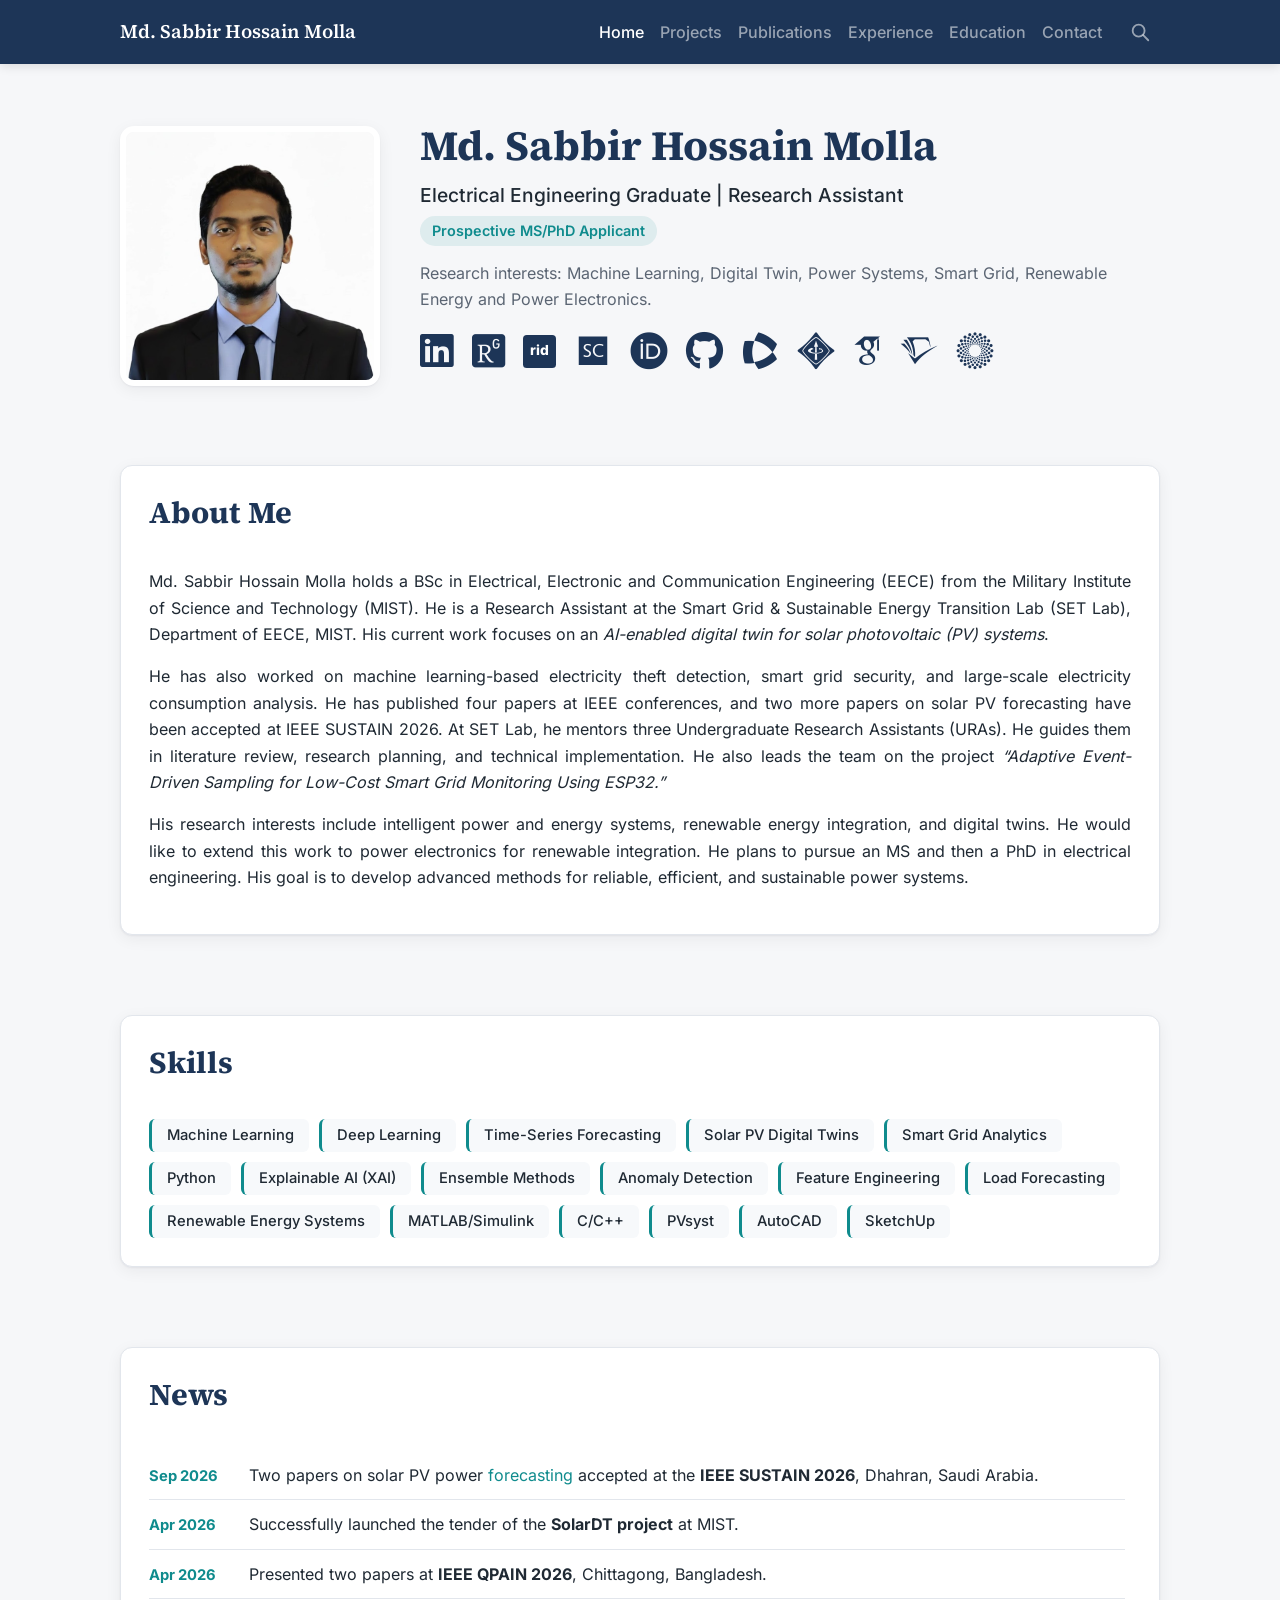
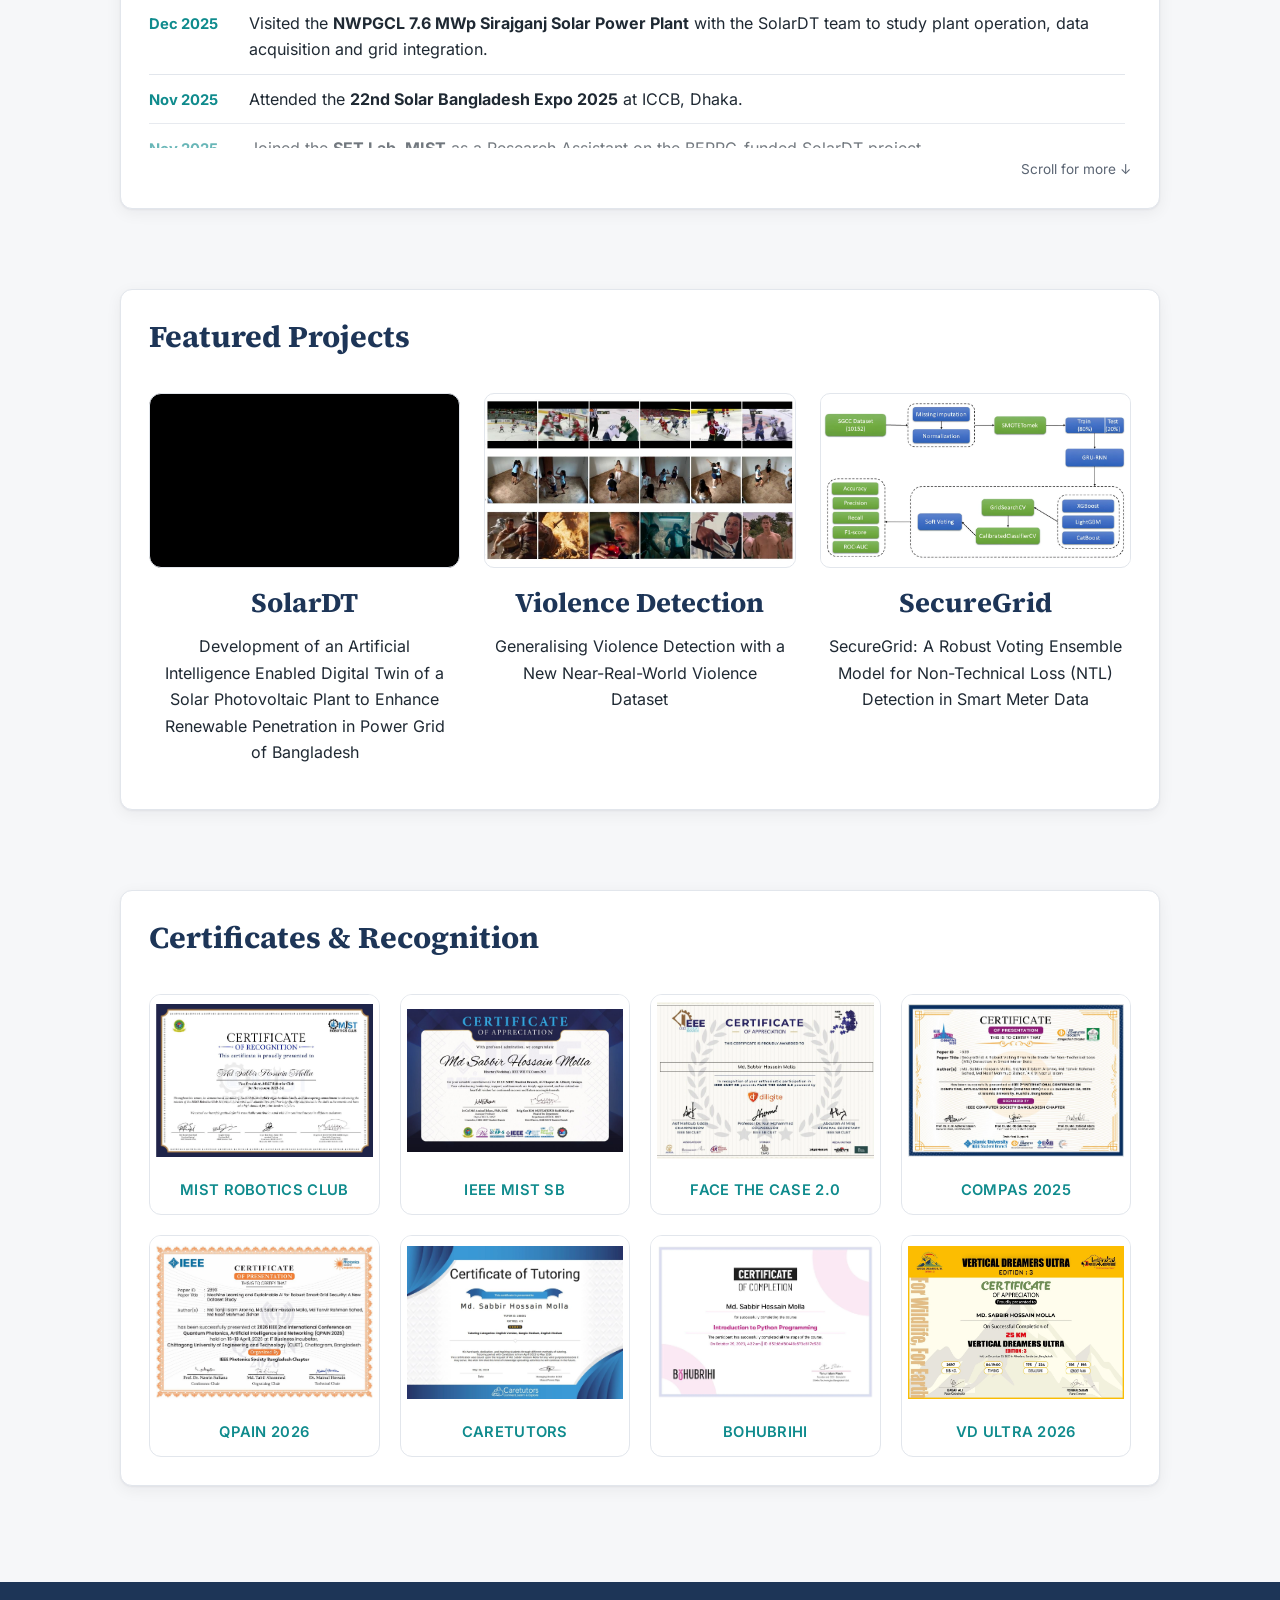
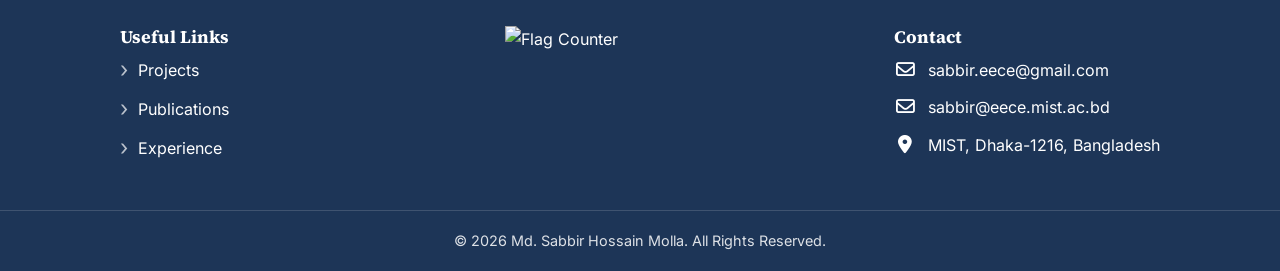
==== index.html @ 5bd6a70d "Add files via upload" ====
<!DOCTYPE html>
<!-- ======================================================================
     index.html  —  HOME PAGE  (this is the first page people see)
     Tip: search (Ctrl+F) for the word "EDIT" to find the parts you will
     most likely want to change.
     ====================================================================== -->
<html lang="en">
<head>
  <meta charset="UTF-8">
  <!-- Google Analytics (visitor statistics). Measurement ID: G-E8W0ZV9MJ1
       The Google script is fetched right after the page has finished loading,
       so it never slows the page down; visits are still counted. -->
  <script>
    window.dataLayer = window.dataLayer || [];
    function gtag(){dataLayer.push(arguments);}
    gtag('js', new Date());

    // Don't count the site owner's own visits: open any page once with ?notrack
    // at the end of the address (e.g. mshmolla.github.io/?notrack) on each of your
    // browsers/phones. To count that browser again, open a page with ?track.
    try {
      var gaParams = new URLSearchParams(window.location.search);
      if (gaParams.has('notrack')) localStorage.setItem('ga-optout', '1');
      if (gaParams.has('track')) localStorage.removeItem('ga-optout');
      if (localStorage.getItem('ga-optout') === '1') window['ga-disable-G-E8W0ZV9MJ1'] = true;
    } catch (e) {}

    gtag('config', 'G-E8W0ZV9MJ1');
    window.addEventListener('load', function () {
      setTimeout(function () {
        var ga = document.createElement('script');
        ga.async = true;
        ga.src = 'https://www.googletagmanager.com/gtag/js?id=G-E8W0ZV9MJ1';
        document.head.appendChild(ga);
      }, 0);
    });
  </script>
  <meta name="viewport" content="width=device-width, initial-scale=1.0">

  <!-- Title shown on the browser tab and in Google results -->
  <title>Md. Sabbir Hossain Molla</title>
  <!-- Browser tab icon (favicon). "?v=2" makes browsers load the new icon
       instead of an old saved one — change it to v=3 if you replace the icon. -->
  <link rel="icon" type="image/x-icon" href="/favicon.ico?v=2">
  <link rel="shortcut icon" href="/favicon.ico?v=2">
  <link rel="apple-touch-icon" href="/apple-touch-icon.png">
  <meta name="description" content="Researcher in machine and deep learning for power systems, focusing on smart grids, digital twins, and renewable energy.">
  <!-- Link preview when the page is shared (LinkedIn, WhatsApp, Facebook, email) -->
  <meta property="og:type" content="website">
  <meta property="og:site_name" content="Md. Sabbir Hossain Molla">
  <meta property="og:title" content="Md. Sabbir Hossain Molla">
  <meta property="og:description" content="Researcher in machine and deep learning for power systems, focusing on smart grids, digital twins, and renewable energy.">
  <meta property="og:url" content="https://mshmolla.github.io/">
  <meta property="og:image" content="https://mshmolla.github.io/images/profile.jpg">
  <meta name="twitter:card" content="summary">
  <meta name="twitter:title" content="Md. Sabbir Hossain Molla">
  <meta name="twitter:description" content="Researcher in machine and deep learning for power systems, focusing on smart grids, digital twins, and renewable energy.">
  <meta name="twitter:image" content="https://mshmolla.github.io/images/profile.jpg">
  <link rel="canonical" href="https://mshmolla.github.io/">

  <!-- Text fonts and icon fonts are stored on this site; loading them early avoids text jumping -->
  <link rel="preload" href="images/profile.jpg" as="image" fetchpriority="high">
  <!-- Start connecting to YouTube early so the video appears sooner -->
  <link rel="preconnect" href="https://www.youtube-nocookie.com">
  <link rel="preconnect" href="https://i.ytimg.com">
  <link rel="preload" href="/fonts/inter-latin-wght-normal.woff2" as="font" type="font/woff2" crossorigin>
  <link rel="preload" href="/fonts/source-serif-4-latin-wght-normal.woff2" as="font" type="font/woff2" crossorigin>

  <!-- Load the small icon fonts early so icons appear with the page -->
  <!-- The site's design (colours, layout) -->
  <!-- STYLES copied from css/style.css (edit those files, then ask to re-copy). Built into the page so it shows immediately. -->
  <style>:root{--color-primary: #1d3557;--color-accent: #0f8b8d;--color-bg: #f6f7f9;--color-surface: #ffffff;--color-text: #1f2933;--color-muted: #5b6573;--color-border: #e2e6ec;--color-brand: #1d3557;--color-on-primary: #ffffff;--color-tint: #e6f4f4;--color-soft: #f7f9fb;--color-input-border: #b8c0ca;color-scheme: light dark;--font-heading: "Source Serif 4","Source Serif 4 Fallback",Georgia,"Times New Roman",serif;--font-body: "Inter","Inter Fallback","Segoe UI",Roboto,Arial,sans-serif;--page-width: 1080px;--radius: 12px;--shadow: 0 1px 2px rgba(16,24,40,.05),0 4px 16px rgba(16,24,40,.06)}@font-face{font-family: "Inter";font-style: normal;font-weight: 100 900;font-display: swap;src: url(/fonts/inter-latin-wght-normal.woff2) format("woff2-variations"),url(/fonts/inter-latin-wght-normal.woff2) format("woff2");unicode-range: U+0000-00FF,U+0131,U+0152-0153,U+02BB-02BC,U+02C6,U+02DA,U+02DC,U+0304,U+0308,U+0329,U+2000-206F,U+20AC,U+2122,U+2191,U+2193,U+2212,U+2215,U+FEFF,U+FFFD}@font-face{font-family: "Inter";font-style: normal;font-weight: 100 900;font-display: swap;src: url(/fonts/inter-latin-ext-wght-normal.woff2) format("woff2-variations"),url(/fonts/inter-latin-ext-wght-normal.woff2) format("woff2");unicode-range: U+0100-02BA,U+02BD-02C5,U+02C7-02CC,U+02CE-02D7,U+02DD-02FF,U+0304,U+0308,U+0329,U+1D00-1DBF,U+1E00-1E9F,U+1EF2-1EFF,U+2020,U+20A0-20AB,U+20AD-20C0,U+2113,U+2C60-2C7F,U+A720-A7FF}@font-face{font-family: "Source Serif 4";font-style: normal;font-weight: 200 900;font-display: swap;src: url(/fonts/source-serif-4-latin-wght-normal.woff2) format("woff2-variations"),url(/fonts/source-serif-4-latin-wght-normal.woff2) format("woff2");unicode-range: U+0000-00FF,U+0131,U+0152-0153,U+02BB-02BC,U+02C6,U+02DA,U+02DC,U+0304,U+0308,U+0329,U+2000-206F,U+20AC,U+2122,U+2191,U+2193,U+2212,U+2215,U+FEFF,U+FFFD}@font-face{font-family: "Source Serif 4";font-style: normal;font-weight: 200 900;font-display: swap;src: url(/fonts/source-serif-4-latin-ext-wght-normal.woff2) format("woff2-variations"),url(/fonts/source-serif-4-latin-ext-wght-normal.woff2) format("woff2");unicode-range: U+0100-02BA,U+02BD-02C5,U+02C7-02CC,U+02CE-02D7,U+02DD-02FF,U+0304,U+0308,U+0329,U+1D00-1DBF,U+1E00-1E9F,U+1EF2-1EFF,U+2020,U+20A0-20AB,U+20AD-20C0,U+2113,U+2C60-2C7F,U+A720-A7FF}@font-face{font-family: "Inter Fallback";font-weight: 400;src: local("Arial"),local("ArialMT"),local("Liberation Sans"),local("Helvetica");size-adjust: 107.09%;ascent-override: 90.46%;descent-override: 22.52%;line-gap-override: 0%}@font-face{font-family: "Inter Fallback";font-weight: 700;src: local("Arial Bold"),local("Arial-BoldMT"),local("Liberation Sans Bold"),local("Helvetica Bold");size-adjust: 107.09%;ascent-override: 90.46%;descent-override: 22.52%;line-gap-override: 0%}@font-face{font-family: "Source Serif 4 Fallback";font-weight: 400;src: local("Times New Roman"),local("Liberation Serif"),local("Times");size-adjust: 113.26%;ascent-override: 91.47%;descent-override: 29.58%;line-gap-override: 0%}@font-face{font-family: "Source Serif 4 Fallback";font-weight: 700;src: local("Times New Roman Bold"),local("TimesNewRomanPS-BoldMT"),local("Liberation Serif Bold"),local("Times Bold");size-adjust: 113.26%;ascent-override: 91.47%;descent-override: 29.58%;line-gap-override: 0%}*,*::before,*::after{box-sizing: border-box}html{scroll-behavior: smooth}body{margin: 0;font-family: var(--font-body);font-size: 16px;line-height: 1.65;color: var(--color-text);background: var(--color-bg)}img{max-width: 100%;height: auto;display: block}a{color: var(--color-accent);text-decoration: none}a:hover{text-decoration: underline}h1,h2,h3{font-family: var(--font-heading);color: var(--color-primary);line-height: 1.25;margin: 0 0 .5em}h1{font-size: clamp(2rem,4vw,2.6rem)}h2{font-size: clamp(1.5rem,3vw,1.9rem)}h3{font-size: 1.25rem}p{margin: 0 0 1em}.container{width: 100%;max-width: var(--page-width);margin: 0 auto;padding: 0 20px}.section{padding: 48px 0 8px}.section-title{position: relative;padding-bottom: .4em;margin-bottom: 1.2em}.section-title::after{content: "";position: absolute;left: 0;bottom: 0;width: 56px;height: 3px;border-radius: 2px;background: var(--color-accent)}.site-header{position: sticky;top: 0;z-index: 100;background: var(--color-brand);box-shadow: 0 2px 10px rgba(0,0,0,.12)}.site-header .container{display: flex;align-items: center;justify-content: space-between;min-height: 64px}.site-name{font-family: var(--font-heading);font-size: 1.2rem;font-weight: 600;color: #fff}.site-name:hover{text-decoration: none;opacity: .9}.nav-links{display: flex;gap: 4px;list-style: none;margin: 0;padding: 0}.nav-links a{display: block;padding: 8px 14px;color: rgba(255,255,255,.55);font-weight: 500;transition: color .15s}.nav-links a:hover{color: rgba(255,255,255,.85);text-decoration: none}.nav-links a.active{color: #fff}@media (min-width: 1021px){.nav-links a{padding: 8px 6px}}.menu-toggle{display: none;background: none;border: 0;color: #fff;font-size: 1.6rem;line-height: 1;padding: 6px 10px;cursor: pointer}.btn{display: inline-flex;align-items: center;gap: 6px;padding: 9px 18px;border-radius: 999px;font-weight: 600;font-size: .95rem;border: 2px solid var(--color-primary);background: var(--color-primary);color: var(--color-on-primary);transition: background .15s,color .15s}.btn:hover{background: transparent;color: var(--color-primary);text-decoration: none}.btn-outline{background: transparent;color: var(--color-primary)}.btn-outline:hover{background: var(--color-primary);color: var(--color-on-primary)}.card{background: var(--color-surface);border: 1px solid var(--color-border);border-radius: var(--radius);box-shadow: var(--shadow);padding: 28px;margin-bottom: 24px}.grid-3{display: grid;gap: 24px;grid-template-columns: repeat(auto-fill,minmax(min(280px,100%),1fr))}.grid-4{display: grid;gap: 20px;grid-template-columns: repeat(auto-fill,minmax(220px,1fr))}.hero{display: grid;grid-template-columns: 260px 1fr;gap: 40px;align-items: center;padding: 56px 0 24px}.hero-photo{width: 260px;aspect-ratio: 1 / 1;object-fit: cover;border-radius: 14px;border: 6px solid var(--color-surface);box-shadow: var(--shadow);background: var(--color-border)}.hero h1{margin-bottom: .2em}.hero-title{font-size: 1.2rem;font-weight: 500;margin-bottom: .2em}.hero-status{display: inline-block;padding: 3px 12px;border-radius: 999px;background: rgba(15,139,141,.1);color: var(--color-accent);font-weight: 600;font-size: .9rem;margin-bottom: 1em}.hero-interests{color: var(--color-muted)}.hero .social-icons{margin: 1.2em 0 1.4em}.hero .hero-icons{gap: 18px;align-items: center}.hero .hero-icons a{width: auto;height: auto;background: none;border-radius: 0;color: var(--color-primary);font-size: 2.4rem}.hero .hero-icons a:hover{background: none;color: var(--color-accent)}.hero .hero-icons .rid-icon{display: inline-flex;align-items: center;justify-content: center;width: .86em;height: .86em;border-radius: .1em;background: currentColor;font-size: 1em}.hero .hero-icons .rid-icon span{color: var(--color-surface);font-weight: 800;font-size: .36em;line-height: 1;font-family: var(--font-body);letter-spacing: .01em;padding-bottom: .08em}.project-card{display: flex;flex-direction: column;text-align: center}.project-media{width: 100%;aspect-ratio: 16 / 9;border-radius: 10px;margin-bottom: 0 !important;box-shadow: var(--shadow)}.project-card .project-img{object-fit: contain;background: #fff}.project-card .project-body{padding: 18px 8px 0}.project-card h3{font-size: 1.7rem;margin-bottom: .5em}.project-card h3 a{color: var(--color-primary)}.project-card p{text-align: center !important;color: var(--color-text)}.project-card p a{color: inherit}.video-wrapper{position: relative;aspect-ratio: 16 / 9;border-radius: var(--radius);overflow: hidden;box-shadow: var(--shadow);margin-bottom: 28px;background: #000}.video-wrapper iframe{position: absolute;inset: 0;width: 100%;height: 100%;border: 0}.award-card{background: var(--color-surface);border: 1px solid var(--color-border);border-radius: var(--radius);box-shadow: var(--shadow);overflow: hidden;text-align: center}.award-card .award-img{width: 100%;aspect-ratio: 4 / 3;object-fit: contain;padding: 6px;background: #fff;transition: transform .2s}.award-card a:hover .award-img{transform: scale(1.03)}.award-card .award-name{display: block;padding: 12px;font-weight: 600;font-size: .92rem;letter-spacing: .02em}.page-header{padding: 56px 0 8px}.item-title{font-size: 1.3rem}.item-title a{color: var(--color-primary)}.item-title a:hover{color: var(--color-accent)}.meta{display: flex;flex-wrap: wrap;gap: 6px 22px;color: var(--color-muted);margin-bottom: 1em}.meta strong{color: var(--color-text)}.banner-img{width: 100%;border-radius: var(--radius);margin: 8px 0 24px;background: var(--color-border)}.entry{display: grid;grid-template-columns: 96px 1fr;gap: 24px;align-items: center}.entry-logo{width: 96px;height: 96px;object-fit: contain;border-radius: 10px;background: #fff;border: 1px solid var(--color-border);padding: 6px}.entry-role{font-weight: 700;color: var(--color-accent);margin-bottom: .15em}.entry h3{margin-bottom: .2em}.entry h3 a{color: var(--color-primary)}.entry h3 a:hover{color: var(--color-accent)}.entry-date{color: var(--color-muted);font-size: .95rem}.site-footer{margin-top: 64px;background: var(--color-brand);color: rgba(255,255,255,.85);padding: 44px 0 0}.site-footer h3{color: #fff;font-size: 1.1rem}.site-footer a{color: #fff}.footer-grid{display: grid;gap: 32px;grid-template-columns: repeat(3,1fr)}.social-icons{display: flex;flex-wrap: wrap;gap: 12px;list-style: none;margin: 0;padding: 0}.social-icons a{display: flex;align-items: center;justify-content: center;color: #fff;font-size: 2.6rem;line-height: 1;transition: color .15s,transform .15s}.social-icons a:hover{color: var(--color-accent);transform: translateY(-2px);text-decoration: none}.footer-gap{margin-top: 1.6em}.footer-counter{display: flex;justify-content: center;align-items: flex-start}.footer-counter img{display: inline-block;max-width: 100%}@media (min-width: 761px){.footer-grid{display: flex;justify-content: space-between;align-items: flex-start}}.footer-links{list-style: none;margin: 0;padding: 0}.footer-links li{margin-bottom: .7em}.footer-links a{display: inline-flex;align-items: center;gap: 10px}.footer-links a::before{content: "\203A";font-size: 1.35em;line-height: 1;color: rgba(255,255,255,.7)}.footer-links a:hover::before{color: #fff}.contact-list{list-style: none;margin: 0;padding: 0}.contact-list li{display: flex;align-items: center;gap: 12px;margin-bottom: .7em}.contact-list li i{width: 1.2em;font-size: 1.15rem;text-align: center;color: #fff}.copyright{margin-top: 36px;padding: 18px 0;border-top: 1px solid rgba(255,255,255,.15);text-align: center;font-size: .9rem}@media (max-width: 760px){.menu-toggle{display: block}.nav-links{display: none;position: absolute;top: 64px;left: 0;right: 0;flex-direction: column;background: var(--color-brand);padding: 8px 12px 14px;box-shadow: 0 8px 16px rgba(0,0,0,.15)}.nav-links.open{display: flex}.hero{grid-template-columns: 1fr;text-align: center;gap: 20px;padding-top: 36px}.hero-photo{width: 190px;margin: 0 auto}.hero .social-icons{justify-content: center}.card{padding: 20px}.entry{grid-template-columns: 64px 1fr;gap: 16px}.entry-logo{width: 64px;height: 64px}.footer-grid{grid-template-columns: 1fr}.grid-4{grid-template-columns: repeat(2,1fr);gap: 12px}.award-card .award-name{font-size: .8rem;padding: 10px 6px}}.img-missing{display: flex;align-items: center;justify-content: center;text-align: center;padding: 10px;background: repeating-linear-gradient(45deg,#eef1f5,#eef1f5 10px,#e6eaf0 10px,#e6eaf0 20px);color: var(--color-muted);font-size: .8rem;font-family: monospace;word-break: break-all}.img-missing.banner-img{height: 220px}.img-missing.entry-logo{font-size: .6rem}.card>p{text-align: justify;hyphens: auto}.card[id]{scroll-margin-top: 90px}.card:target{animation: target-flash 2s ease-out}@keyframes target-flash{0%{box-shadow: 0 0 0 4px var(--color-accent)}100%{box-shadow: var(--shadow)}}.page-header + .section{padding-top: 12px}.page-header{text-align: center;padding-bottom: 0}.page-header h1{padding-bottom: .45em;border-bottom: 1px solid var(--color-border)}.filter-bar{margin: 24px 0 8px}.filter-bar label{display: block;margin-bottom: 8px;color: var(--color-text)}.filter-bar select{width: 100%;padding: 12px 14px;font: inherit;color: var(--color-text);background: var(--color-surface);border: 1px solid var(--color-border);border-radius: 8px;cursor: pointer}.filter-bar select:focus{outline: 2px solid var(--color-accent);outline-offset: 1px}[hidden]{display: none !important}.section-title{padding-bottom: 0}.section-title::after{display: none}@media (min-width: 761px) and (max-width: 1020px){.menu-toggle{display: block}.nav-links{display: none;position: absolute;top: 100%;left: 0;right: 0;flex-direction: column;background: var(--color-brand);padding: 8px 12px 14px;box-shadow: 0 8px 16px rgba(0,0,0,.15)}.nav-links.open{display: flex}}.authors{margin: 0 0 .35em;color: var(--color-text)}.venue{margin: 0 0 .7em;color: var(--color-muted)}.venue strong{color: var(--color-text)}.news-scroll{position: relative;max-height: 460px;overflow-y: auto;padding-right: 6px;scrollbar-width: thin;scrollbar-color: var(--color-accent) transparent;-webkit-mask-image: linear-gradient(to bottom,#000 calc(100% - 44px),rgba(0,0,0,.6));mask-image: linear-gradient(to bottom,#000 calc(100% - 44px),rgba(0,0,0,.6))}.news-scroll.at-end{-webkit-mask-image: none;mask-image: none}.news-scroll::-webkit-scrollbar{width: 6px}.news-scroll::-webkit-scrollbar-thumb{background: var(--color-accent);border-radius: 3px}.news-scroll:focus-visible{outline: 2px solid var(--color-accent);outline-offset: 4px}.news-list{list-style: none;margin: 0;padding: 0}.news-list li{display: flex;gap: 18px;padding: 11px 0;border-bottom: 1px solid var(--color-border);align-items: baseline}.news-list li:last-child{border-bottom: 0}.news-date{flex: 0 0 82px;font-weight: 700;color: var(--color-accent);font-size: .92rem;white-space: nowrap}.news-text{flex: 1}.card>p.news-hint{margin: 10px 0 0;text-align: right;font-size: .85rem;color: var(--color-muted);text-align: right}.news-hint.hidden{visibility: hidden}@media (max-width: 760px){.news-list li{flex-direction: column;gap: 2px}.news-date{flex-basis: auto}}.card .grid-3 .project-media{box-shadow: none;border: 1px solid var(--color-border)}.card .award-card{box-shadow: none}.card>p.authors,.card>p.venue{text-align: left;hyphens: manual}.entry h2.entry-name{font-size: 1.25rem;margin-bottom: .2em}.entry h2.entry-name a{color: var(--color-primary)}.entry h2.entry-name a:hover{color: var(--color-accent)}@media (prefers-color-scheme: dark){:root{--color-primary: #a9c7ee;--color-accent: #45c4c6;--color-bg: #0e1520;--color-surface: #162131;--color-text: #dde3ea;--color-muted: #9ba6b4;--color-border: #283547;--color-on-primary: #0e1520;--color-tint: rgba(69,196,198,.16);--color-soft: #1c2939;--color-input-border: #3b4a5c;--color-primary-hover: #c4d9f4;--color-warn-bg: rgba(183,129,38,.18);--color-mark: rgba(255,214,10,.30);--shadow: 0 1px 2px rgba(0,0,0,.45),0 4px 16px rgba(0,0,0,.35)}.entry-logo,.award-card .award-img{border-color: var(--color-border)}}html{scroll-behavior: smooth}picture{display: contents}picture>source{display: none}img.is-loading{opacity: 0}img.fade-in{transition: opacity .45s ease}@media (prefers-reduced-motion: reduce){html{scroll-behavior: auto}*,*::before,*::after{animation-duration: .01ms !important;animation-iteration-count: 1 !important;transition-duration: .01ms !important}img.is-loading{opacity: 1}}@media print{:root{--color-primary: #1d3557;--color-accent: #0f8b8d;--color-bg: #fff;--color-surface: #fff;--color-text: #000;--color-muted: #444;--color-border: #ccc}body{background: #fff;font-size: 11pt}.site-header,.site-footer,.menu-toggle,.site-search-trigger,.filter-bar,.pub-actions,.news-hint,.video-wrapper,.footer-counter,.btn,.contact-form,.contact-map{display: none !important}.card{box-shadow: none !important;border: 1px solid #ccc;break-inside: avoid;padding: 14px 18px;margin-bottom: 12px}.news-scroll{max-height: none !important;overflow: visible !important;-webkit-mask-image: none !important;mask-image: none !important}.pub-panel[hidden]{display: none !important}a{color: inherit;text-decoration: none}img{break-inside: avoid}img.is-loading{opacity: 1 !important}.container{max-width: none;padding: 0}}.skill-cloud{list-style: none;padding: 0;margin: 0;display: flex;flex-wrap: wrap;gap: 10px}.skill-cloud li{padding: 7px 15px;background: var(--color-soft);border-left: 3px solid var(--color-accent);border-radius: 6px;color: var(--color-text);font-size: .92rem;font-weight: 500;line-height: 1.3}@media (max-width: 600px){.skill-cloud{gap: 7px}.skill-cloud li{font-size: .8rem;padding: 5px 11px}}@font-face{font-family:"Font Awesome 6 Brands";font-style:normal;font-weight:400;font-display:block;src:url([data-uri]) format("woff2")}@font-face{font-family:"Font Awesome 6 Free";font-style:normal;font-weight:400;font-display:block;src:url([data-uri]) format("woff2")}@font-face{font-family:"Font Awesome 6 Free";font-style:normal;font-weight:900;font-display:block;src:url([data-uri]) format("woff2")}@font-face{font-family:"Academicons";font-style:normal;font-weight:400;font-display:block;src:url([data-uri]) format("woff2")}.fa{font-family:var(--fa-style-family,"Font Awesome 6 Free");font-weight:var(--fa-style,900)}.fa,.fa-brands,.fa-classic,.fa-regular,.fa-sharp,.fa-solid,.fab,.far,.fas{-moz-osx-font-smoothing:grayscale;-webkit-font-smoothing:antialiased;display:var(--fa-display,inline-block);font-style:normal;font-variant:normal;line-height:1;text-rendering:auto}.fa-classic,.fa-regular,.fa-solid,.far,.fas{font-family:"Font Awesome 6 Free"}.fa-brands,.fab{font-family:"Font Awesome 6 Brands"}.fa-1x{font-size:1em}.fa-2x{font-size:2em}.fa-3x{font-size:3em}.fa-4x{font-size:4em}.fa-5x{font-size:5em}.fa-6x{font-size:6em}.fa-7x{font-size:7em}.fa-8x{font-size:8em}.fa-9x{font-size:9em}.fa-10x{font-size:10em}.fa-2xs{font-size:.625em;line-height:.1em;vertical-align:.225em}.fa-xs{font-size:.75em;line-height:.08333em;vertical-align:.125em}.fa-sm{font-size:.875em;line-height:.07143em;vertical-align:.05357em}.fa-lg{font-size:1.25em;line-height:.05em;vertical-align:-.075em}.fa-xl{font-size:1.5em;line-height:.04167em;vertical-align:-.125em}.fa-2xl{font-size:2em;line-height:.03125em;vertical-align:-.1875em}.fa-fw{text-align:center;width:1.25em}.fa-ul{list-style-type:none;margin-left:var(--fa-li-margin,2.5em);padding-left:0}.fa-ul>li{position:relative}.fa-li{left:calc(var(--fa-li-width,2em)*-1);position:absolute;text-align:center;width:var(--fa-li-width,2em);line-height:inherit}.fa-border{border-radius:var(--fa-border-radius,.1em);border:var(--fa-border-width,.08em) var(--fa-border-style,solid) var(--fa-border-color,#eee);padding:var(--fa-border-padding,.2em .25em .15em)}.fa-pull-left{float:left;margin-right:var(--fa-pull-margin,.3em)}.fa-pull-right{float:right;margin-left:var(--fa-pull-margin,.3em)}.fa-beat{-webkit-animation-name:fa-beat;animation-name:fa-beat;-webkit-animation-delay:var(--fa-animation-delay,0s);animation-delay:var(--fa-animation-delay,0s);-webkit-animation-direction:var(--fa-animation-direction,normal);animation-direction:var(--fa-animation-direction,normal);-webkit-animation-duration:var(--fa-animation-duration,1s);animation-duration:var(--fa-animation-duration,1s);-webkit-animation-iteration-count:var(--fa-animation-iteration-count,infinite);animation-iteration-count:var(--fa-animation-iteration-count,infinite);-webkit-animation-timing-function:var(--fa-animation-timing,ease-in-out);animation-timing-function:var(--fa-animation-timing,ease-in-out)}.fa-bounce{-webkit-animation-name:fa-bounce;animation-name:fa-bounce;-webkit-animation-delay:var(--fa-animation-delay,0s);animation-delay:var(--fa-animation-delay,0s);-webkit-animation-direction:var(--fa-animation-direction,normal);animation-direction:var(--fa-animation-direction,normal);-webkit-animation-duration:var(--fa-animation-duration,1s);animation-duration:var(--fa-animation-duration,1s);-webkit-animation-iteration-count:var(--fa-animation-iteration-count,infinite);animation-iteration-count:var(--fa-animation-iteration-count,infinite);-webkit-animation-timing-function:var(--fa-animation-timing,cubic-bezier(.28,.84,.42,1));animation-timing-function:var(--fa-animation-timing,cubic-bezier(.28,.84,.42,1))}.fa-fade{-webkit-animation-name:fa-fade;animation-name:fa-fade;-webkit-animation-iteration-count:var(--fa-animation-iteration-count,infinite);animation-iteration-count:var(--fa-animation-iteration-count,infinite);-webkit-animation-timing-function:var(--fa-animation-timing,cubic-bezier(.4,0,.6,1));animation-timing-function:var(--fa-animation-timing,cubic-bezier(.4,0,.6,1))}.fa-beat-fade,.fa-fade{-webkit-animation-delay:var(--fa-animation-delay,0s);animation-delay:var(--fa-animation-delay,0s);-webkit-animation-direction:var(--fa-animation-direction,normal);animation-direction:var(--fa-animation-direction,normal);-webkit-animation-duration:var(--fa-animation-duration,1s);animation-duration:var(--fa-animation-duration,1s)}.fa-beat-fade{-webkit-animation-name:fa-beat-fade;animation-name:fa-beat-fade;-webkit-animation-iteration-count:var(--fa-animation-iteration-count,infinite);animation-iteration-count:var(--fa-animation-iteration-count,infinite);-webkit-animation-timing-function:var(--fa-animation-timing,cubic-bezier(.4,0,.6,1));animation-timing-function:var(--fa-animation-timing,cubic-bezier(.4,0,.6,1))}.fa-flip{-webkit-animation-name:fa-flip;animation-name:fa-flip;-webkit-animation-delay:var(--fa-animation-delay,0s);animation-delay:var(--fa-animation-delay,0s);-webkit-animation-direction:var(--fa-animation-direction,normal);animation-direction:var(--fa-animation-direction,normal);-webkit-animation-duration:var(--fa-animation-duration,1s);animation-duration:var(--fa-animation-duration,1s);-webkit-animation-iteration-count:var(--fa-animation-iteration-count,infinite);animation-iteration-count:var(--fa-animation-iteration-count,infinite);-webkit-animation-timing-function:var(--fa-animation-timing,ease-in-out);animation-timing-function:var(--fa-animation-timing,ease-in-out)}.fa-shake{-webkit-animation-name:fa-shake;animation-name:fa-shake;-webkit-animation-duration:var(--fa-animation-duration,1s);animation-duration:var(--fa-animation-duration,1s);-webkit-animation-iteration-count:var(--fa-animation-iteration-count,infinite);animation-iteration-count:var(--fa-animation-iteration-count,infinite);-webkit-animation-timing-function:var(--fa-animation-timing,linear);animation-timing-function:var(--fa-animation-timing,linear)}.fa-shake,.fa-spin{-webkit-animation-delay:var(--fa-animation-delay,0s);animation-delay:var(--fa-animation-delay,0s);-webkit-animation-direction:var(--fa-animation-direction,normal);animation-direction:var(--fa-animation-direction,normal)}.fa-spin{-webkit-animation-name:fa-spin;animation-name:fa-spin;-webkit-animation-duration:var(--fa-animation-duration,2s);animation-duration:var(--fa-animation-duration,2s);-webkit-animation-iteration-count:var(--fa-animation-iteration-count,infinite);animation-iteration-count:var(--fa-animation-iteration-count,infinite);-webkit-animation-timing-function:var(--fa-animation-timing,linear);animation-timing-function:var(--fa-animation-timing,linear)}.fa-spin-reverse{--fa-animation-direction:reverse}.fa-pulse,.fa-spin-pulse{-webkit-animation-name:fa-spin;animation-name:fa-spin;-webkit-animation-direction:var(--fa-animation-direction,normal);animation-direction:var(--fa-animation-direction,normal);-webkit-animation-duration:var(--fa-animation-duration,1s);animation-duration:var(--fa-animation-duration,1s);-webkit-animation-iteration-count:var(--fa-animation-iteration-count,infinite);animation-iteration-count:var(--fa-animation-iteration-count,infinite);-webkit-animation-timing-function:var(--fa-animation-timing,steps(8));animation-timing-function:var(--fa-animation-timing,steps(8))}@media (prefers-reduced-motion:reduce){.fa-beat,.fa-beat-fade,.fa-bounce,.fa-fade,.fa-flip,.fa-pulse,.fa-shake,.fa-spin,.fa-spin-pulse{-webkit-animation-delay:-1ms;animation-delay:-1ms;-webkit-animation-duration:1ms;animation-duration:1ms;-webkit-animation-iteration-count:1;animation-iteration-count:1;-webkit-transition-delay:0s;transition-delay:0s;-webkit-transition-duration:0s;transition-duration:0s}}@-webkit-keyframes fa-beat{0%,90%{-webkit-transform:scale(1);transform:scale(1)}45%{-webkit-transform:scale(var(--fa-beat-scale,1.25));transform:scale(var(--fa-beat-scale,1.25))}}@keyframes fa-beat{0%,90%{-webkit-transform:scale(1);transform:scale(1)}45%{-webkit-transform:scale(var(--fa-beat-scale,1.25));transform:scale(var(--fa-beat-scale,1.25))}}@-webkit-keyframes fa-bounce{0%{-webkit-transform:scale(1) translateY(0);transform:scale(1) translateY(0)}10%{-webkit-transform:scale(var(--fa-bounce-start-scale-x,1.1),var(--fa-bounce-start-scale-y,.9)) translateY(0);transform:scale(var(--fa-bounce-start-scale-x,1.1),var(--fa-bounce-start-scale-y,.9)) translateY(0)}30%{-webkit-transform:scale(var(--fa-bounce-jump-scale-x,.9),var(--fa-bounce-jump-scale-y,1.1)) translateY(var(--fa-bounce-height,-.5em));transform:scale(var(--fa-bounce-jump-scale-x,.9),var(--fa-bounce-jump-scale-y,1.1)) translateY(var(--fa-bounce-height,-.5em))}50%{-webkit-transform:scale(var(--fa-bounce-land-scale-x,1.05),var(--fa-bounce-land-scale-y,.95)) translateY(0);transform:scale(var(--fa-bounce-land-scale-x,1.05),var(--fa-bounce-land-scale-y,.95)) translateY(0)}57%{-webkit-transform:scale(1) translateY(var(--fa-bounce-rebound,-.125em));transform:scale(1) translateY(var(--fa-bounce-rebound,-.125em))}64%{-webkit-transform:scale(1) translateY(0);transform:scale(1) translateY(0)}to{-webkit-transform:scale(1) translateY(0);transform:scale(1) translateY(0)}}@keyframes fa-bounce{0%{-webkit-transform:scale(1) translateY(0);transform:scale(1) translateY(0)}10%{-webkit-transform:scale(var(--fa-bounce-start-scale-x,1.1),var(--fa-bounce-start-scale-y,.9)) translateY(0);transform:scale(var(--fa-bounce-start-scale-x,1.1),var(--fa-bounce-start-scale-y,.9)) translateY(0)}30%{-webkit-transform:scale(var(--fa-bounce-jump-scale-x,.9),var(--fa-bounce-jump-scale-y,1.1)) translateY(var(--fa-bounce-height,-.5em));transform:scale(var(--fa-bounce-jump-scale-x,.9),var(--fa-bounce-jump-scale-y,1.1)) translateY(var(--fa-bounce-height,-.5em))}50%{-webkit-transform:scale(var(--fa-bounce-land-scale-x,1.05),var(--fa-bounce-land-scale-y,.95)) translateY(0);transform:scale(var(--fa-bounce-land-scale-x,1.05),var(--fa-bounce-land-scale-y,.95)) translateY(0)}57%{-webkit-transform:scale(1) translateY(var(--fa-bounce-rebound,-.125em));transform:scale(1) translateY(var(--fa-bounce-rebound,-.125em))}64%{-webkit-transform:scale(1) translateY(0);transform:scale(1) translateY(0)}to{-webkit-transform:scale(1) translateY(0);transform:scale(1) translateY(0)}}@-webkit-keyframes fa-fade{50%{opacity:var(--fa-fade-opacity,.4)}}@keyframes fa-fade{50%{opacity:var(--fa-fade-opacity,.4)}}@-webkit-keyframes fa-beat-fade{0%,to{opacity:var(--fa-beat-fade-opacity,.4);-webkit-transform:scale(1);transform:scale(1)}50%{opacity:1;-webkit-transform:scale(var(--fa-beat-fade-scale,1.125));transform:scale(var(--fa-beat-fade-scale,1.125))}}@keyframes fa-beat-fade{0%,to{opacity:var(--fa-beat-fade-opacity,.4);-webkit-transform:scale(1);transform:scale(1)}50%{opacity:1;-webkit-transform:scale(var(--fa-beat-fade-scale,1.125));transform:scale(var(--fa-beat-fade-scale,1.125))}}@-webkit-keyframes fa-flip{50%{-webkit-transform:rotate3d(var(--fa-flip-x,0),var(--fa-flip-y,1),var(--fa-flip-z,0),var(--fa-flip-angle,-180deg));transform:rotate3d(var(--fa-flip-x,0),var(--fa-flip-y,1),var(--fa-flip-z,0),var(--fa-flip-angle,-180deg))}}@keyframes fa-flip{50%{-webkit-transform:rotate3d(var(--fa-flip-x,0),var(--fa-flip-y,1),var(--fa-flip-z,0),var(--fa-flip-angle,-180deg));transform:rotate3d(var(--fa-flip-x,0),var(--fa-flip-y,1),var(--fa-flip-z,0),var(--fa-flip-angle,-180deg))}}@-webkit-keyframes fa-shake{0%{-webkit-transform:rotate(-15deg);transform:rotate(-15deg)}4%{-webkit-transform:rotate(15deg);transform:rotate(15deg)}8%,24%{-webkit-transform:rotate(-18deg);transform:rotate(-18deg)}12%,28%{-webkit-transform:rotate(18deg);transform:rotate(18deg)}16%{-webkit-transform:rotate(-22deg);transform:rotate(-22deg)}20%{-webkit-transform:rotate(22deg);transform:rotate(22deg)}32%{-webkit-transform:rotate(-12deg);transform:rotate(-12deg)}36%{-webkit-transform:rotate(12deg);transform:rotate(12deg)}40%,to{-webkit-transform:rotate(0deg);transform:rotate(0deg)}}@keyframes fa-shake{0%{-webkit-transform:rotate(-15deg);transform:rotate(-15deg)}4%{-webkit-transform:rotate(15deg);transform:rotate(15deg)}8%,24%{-webkit-transform:rotate(-18deg);transform:rotate(-18deg)}12%,28%{-webkit-transform:rotate(18deg);transform:rotate(18deg)}16%{-webkit-transform:rotate(-22deg);transform:rotate(-22deg)}20%{-webkit-transform:rotate(22deg);transform:rotate(22deg)}32%{-webkit-transform:rotate(-12deg);transform:rotate(-12deg)}36%{-webkit-transform:rotate(12deg);transform:rotate(12deg)}40%,to{-webkit-transform:rotate(0deg);transform:rotate(0deg)}}@-webkit-keyframes fa-spin{0%{-webkit-transform:rotate(0deg);transform:rotate(0deg)}to{-webkit-transform:rotate(1turn);transform:rotate(1turn)}}@keyframes fa-spin{0%{-webkit-transform:rotate(0deg);transform:rotate(0deg)}to{-webkit-transform:rotate(1turn);transform:rotate(1turn)}}.fa-rotate-90{-webkit-transform:rotate(90deg);transform:rotate(90deg)}.fa-rotate-180{-webkit-transform:rotate(180deg);transform:rotate(180deg)}.fa-rotate-270{-webkit-transform:rotate(270deg);transform:rotate(270deg)}.fa-flip-horizontal{-webkit-transform:scaleX(-1);transform:scaleX(-1)}.fa-flip-vertical{-webkit-transform:scaleY(-1);transform:scaleY(-1)}.fa-flip-both,.fa-flip-horizontal.fa-flip-vertical{-webkit-transform:scale(-1);transform:scale(-1)}.fa-rotate-by{-webkit-transform:rotate(var(--fa-rotate-angle,none));transform:rotate(var(--fa-rotate-angle,none))}.fa-stack{display:inline-block;height:2em;line-height:2em;position:relative;vertical-align:middle;width:2.5em}.fa-stack-1x,.fa-stack-2x{left:0;position:absolute;text-align:center;width:100%;z-index:var(--fa-stack-z-index,auto)}.fa-stack-1x{line-height:inherit}.fa-stack-2x{font-size:2em}.fa-inverse{color:var(--fa-inverse,#fff)}.fa-file-alt:before,.fa-file-lines:before,.fa-file-text:before{content:"\f15c"}.fa-users:before{content:"\f0c0"}.fa-user:before{content:"\f007"}.fa-globe:before{content:"\f0ac"}.fa-arrow-up-right-from-square:before,.fa-external-link:before{content:"\f08e"}.fa-circle:before{content:"\f111"}.fa-phone:before{content:"\f095"}.fa-quote-right-alt:before,.fa-quote-right:before{content:"\f10e"}.fa-align-left:before{content:"\f036"}.fa-file-pdf:before{content:"\f1c1"}.fa-envelope:before{content:"\f0e0"}.fa-circle-info:before,.fa-info-circle:before{content:"\f05a"}.fa-landmark:before{content:"\f66f"}.fa-flask:before{content:"\f0c3"}.fa-location-dot:before,.fa-map-marker-alt:before{content:"\f3c5"}.fa-list-check:before,.fa-tasks:before{content:"\f0ae"}.fa-copy:before{content:"\f0c5"}.fa-calendar:before{content:"\f133"}.fa-check:before{content:"\f00c"}.fa-database:before{content:"\f1c0"}.fa-sr-only,.fa-sr-only-focusable:not(:focus),.sr-only,.sr-only-focusable:not(:focus){position:absolute;width:1px;height:1px;padding:0;margin:-1px;overflow:hidden;clip:rect(0,0,0,0);white-space:nowrap;border-width:0}:host,:root{--fa-style-family-brands:"Font Awesome 6 Brands";--fa-font-brands:normal 400 1em/1 "Font Awesome 6 Brands"}.fa-brands,.fab{font-weight:400}.fa-linkedin:before{content:"\f08c"}.fa-github:before{content:"\f09b"}:host,:root{--fa-font-regular:normal 400 1em/1 "Font Awesome 6 Free"}.fa-regular,.far{font-weight:400}:host,:root{--fa-style-family-classic:"Font Awesome 6 Free";--fa-font-solid:normal 900 1em/1 "Font Awesome 6 Free"}.fa-solid,.fas{font-weight:900}.ai{font-family: 'Academicons';font-weight: 400;-moz-osx-font-smoothing: grayscale;-webkit-font-smoothing: antialiased;display: inline-block;font-style: normal;font-variant: normal;text-rendering: auto;line-height: 1}.ai-clarivate:before{content: "\e924"}.ai-doi:before{content: "\e97e"}.ai-figshare:before{content: "\e981"}.ai-google-scholar:before{content: "\e9d4"}.ai-ieee:before{content: "\e929"}.ai-orcid:before{content: "\e9d9"}.ai-researchgate:before{content: "\e95e"}.ai-researchgate-square:before{content: "\e99e"}.ai-scopus:before{content: "\e91e"}.ai-semantic-scholar:before{content: "\e96e"}.ai-lg{font-size: 1.33333em;line-height: 0.75em;vertical-align: -.0667em}.ai-xs{font-size: .75em}.ai-sm{font-size: .875em}.ai-1x{font-size: 1em}.ai-2x{font-size: 2em}.ai-3x{font-size: 3em}.ai-4x{font-size: 4em}.ai-5x{font-size: 5em}.ai-6x{font-size: 6em}.ai-7x{font-size: 7em}.ai-8x{font-size: 8em}.ai-9x{font-size: 9em}.ai-10x{font-size: 10em}.ai-fw{text-align: center;width: 1.25em}.ai-ul{list-style-type: none;margin-left: 2.5em;padding-left: 0}.ai-ul>li{position: relative}.ai-li{left: -2em;position: absolute;text-align: center;width: 2em;line-height: inherit}.ai-border{border: solid 0.08em #eee;border-radius: .1em;padding: .2em .25em .15em}.ai-pull-left{float: left}.ai-pull-right{float: right}.ai.ai-pull-left{margin-right: .3em}.ai.ai-pull-right{margin-right: .3em}.ai-stack{display: inline-block;height: 2em;line-height: 2em;position: relative;vertical-align: middle;width: 2.5em}.ai-stack-1x,.ai-stack-2x{left: 0;position: absolute;text-align: center;width: 100%}.ai-stack-1x{line-height: inherit}.ai-stack-2x{font-size: 2em}.ai-inverse{color: #fff}.site-header.has-site-search .container{column-gap: 12px}.site-header.has-site-search .nav-links{margin-left: auto}.site-search-trigger{display: inline-flex;flex: 0 0 40px;align-items: center;justify-content: center;width: 40px;height: 40px;border-radius: 6px;color: rgba(255,255,255,.55);background: transparent;transition: color .15s}.site-search-trigger:hover{color: rgba(255,255,255,.85);text-decoration: none}.site-search-trigger[aria-current="page"]{color: #fff}.site-search-trigger svg{display: block;width: 22px;height: 22px}.site-search-trigger:focus-visible{outline: 2px solid #fff;outline-offset: 3px}.site-search-accessible{position: absolute;width: 1px;height: 1px;padding: 0;margin: -1px;overflow: hidden;clip-path: inset(50%);white-space: nowrap;border: 0}.site-search-hit{scroll-margin-top: 120px}.search-page .search-main{max-width: 940px;min-height: 65vh;padding-top: 36px}.search-page .search-heading{text-align: center;margin-bottom: 8px}.search-page .search-intro{text-align: center;color: var(--color-muted);margin-bottom: 28px}.search-page .search-form{margin-bottom: 20px}.search-page .search-bar{display: flex;align-items: center;gap: 12px;padding: 8px 10px 8px 18px;border: 1px solid var(--color-input-border);border-radius: 9px;background: var(--color-surface);box-shadow: 0 2px 8px rgba(16,24,40,.05)}.search-page .search-bar:focus-within{outline: 2px solid var(--color-accent);outline-offset: 2px;border-color: var(--color-accent)}.search-page .search-bar>svg{flex: 0 0 22px;width: 22px;height: 22px;color: var(--color-muted)}.search-page .search-bar input{flex: 1 1 0;min-width: 0;width: 100%;padding: 8px 0;border: 0;outline: none;background: transparent;color: var(--color-text);font: inherit;font-size: 1.08rem}.search-page .search-bar input::-webkit-search-cancel-button{display: none}.search-page .search-clear{flex: 0 0 36px;width: 36px;height: 36px;padding: 0;border: 0;border-radius: 4px;background: transparent;color: var(--color-muted);font: inherit;font-size: 1.6rem;line-height: 1;cursor: pointer}.search-page .search-clear:hover{background: var(--color-bg);color: var(--color-primary)}.search-page .search-submit,.search-page .search-more,.search-page .search-retry{padding: 10px 18px;border: 1px solid var(--color-primary);border-radius: 6px;background: var(--color-primary);color: var(--color-on-primary);font: inherit;font-weight: 600;cursor: pointer}.search-page .search-submit:hover,.search-page .search-more:hover,.search-page .search-retry:hover{background: var(--color-primary-hover,#29496f)}.search-page .search-help{margin-top: 12px;color: var(--color-muted);font-size: .86rem}.search-page .search-tools{display: flex;align-items: center;gap: 12px;margin-bottom: 16px}.search-page .search-tools label{flex-shrink: 0;font-size: .9rem;color: var(--color-muted)}.search-page .search-tools select{max-width: 100%;padding: 8px 34px 8px 12px;border: 1px solid var(--color-input-border);border-radius: 5px;background: var(--color-surface);color: var(--color-text);font: inherit;font-size: .9rem}.search-page .search-examples{display: flex;align-items: center;flex-wrap: wrap;gap: 8px;margin: 18px 0 28px}.search-page .search-examples>span{font-size: .88rem;color: var(--color-muted)}.search-page .search-chip{padding: 5px 12px;border: 1px solid var(--color-border);border-radius: 999px;background: var(--color-surface);color: var(--color-primary);font: inherit;font-size: .86rem;cursor: pointer}.search-page .search-chip:hover{border-color: var(--color-accent);color: var(--color-accent)}.search-page .search-status{margin: 0 0 8px;color: var(--color-muted);font-size: .94rem}.search-page .search-note{margin-bottom: 16px;color: var(--color-muted);font-size: .88rem}.search-page .search-warning{padding: 12px 16px;border-left: 3px solid #b78126;background: var(--color-warn-bg,#fff7e9);margin-bottom: 16px;font-size: .9rem}.search-page .search-results{list-style: none;margin: 20px 0 0;padding: 0}.search-page .search-result{margin: 0;padding: 22px 24px;border: 1px solid var(--color-border);border-bottom: 0;background: var(--color-surface)}.search-page .search-result:first-child{border-radius: 8px 8px 0 0}.search-page .search-result:last-child{border-bottom: 1px solid var(--color-border);border-radius: 0 0 8px 8px}.search-page .search-result:only-child{border-radius: 8px}.search-page .search-result-location{margin: 0 0 7px;color: var(--color-muted);font-size: .8rem;overflow-wrap: anywhere}.search-page .search-result-title{margin: 0 0 10px;font-family: var(--font-body);font-size: 1.13rem;font-weight: 600;line-height: 1.45}.search-page .search-result-title a{color: var(--color-primary);overflow-wrap: anywhere}.search-page .search-result-title a:hover{color: var(--color-accent)}.search-page .search-result-excerpt{margin: 0;font-size: .94rem;line-height: 1.7;overflow-wrap: anywhere}.search-page mark{padding: 0 1px;border-radius: 2px;background: var(--color-mark,#fff0ad);color: inherit;font-weight: 600}.search-page .search-empty{margin-top: 20px;padding: 28px 24px;border: 1px solid var(--color-border);border-radius: 8px;background: var(--color-surface)}.search-page .search-empty h2{font-family: var(--font-body);font-size: 1.15rem;margin-bottom: 10px}.search-page .search-empty p{margin: 0;color: var(--color-muted);font-size: .95rem}.search-page .search-suggestions{display: flex;flex-wrap: wrap;gap: 8px;margin-top: 16px}.search-page .search-all-pages{margin-top: 14px;padding: 0;border: 0;background: transparent;color: var(--color-accent);font: inherit;text-decoration: underline;cursor: pointer}.search-page .search-more,.search-page .search-retry{margin-top: 20px}.search-page button:focus-visible,.search-page select:focus-visible,.search-page a:focus-visible{outline: 2px solid var(--color-accent);outline-offset: 3px}@media (min-width: 761px) and (max-width: 1020px){.site-header.has-site-search .container{gap: 4px}.site-header.has-site-search .site-name{flex: 1 1 0;min-width: 0}.site-header.has-site-search .site-search-trigger{order: 1}.site-header.has-site-search .menu-toggle{order: 2}.site-header.has-site-search .nav-links{order: 3;top: 100%;margin-left: 0}}@media (max-width: 760px){.site-header.has-site-search .container{min-height: 68px;gap: 4px}.site-header.has-site-search .site-name{flex: 1 1 0;min-width: 0}.site-header.has-site-search .site-search-trigger{order: 1}.site-header.has-site-search .menu-toggle{order: 2}.site-header.has-site-search .nav-links{order: 3;top: 100%;margin-left: 0}.search-page .search-main{padding-top: 26px}.search-page .search-intro{font-size: .93rem}.search-page .search-bar{gap: 8px;padding-left: 12px}.search-page .search-submit{padding: 10px 12px;font-size: .9rem}.search-page .search-result{padding: 18px}.search-page .search-result-title{font-size: 1.03rem}.search-page .search-result-excerpt{font-size: .9rem}}@media (max-width: 380px){.search-page .search-bar{flex-wrap: wrap}.search-page .search-bar input{flex-basis: 55%}.search-page .search-submit{width: 100%}}@media (prefers-reduced-motion: reduce){.site-search-hit{animation: none !important}}html.ss-open{overflow: hidden}.ss-overlay{position: fixed;inset: 0;z-index: 1000;background: rgba(14,21,32,.45);display: flex;justify-content: center;align-items: flex-start;padding: 72px 16px 16px}.ss-overlay[hidden]{display: none}.ss-panel{width: 100%;max-width: 760px;max-height: calc(100vh - 110px);display: flex;flex-direction: column;background: var(--color-surface);border-radius: var(--radius);box-shadow: 0 18px 50px rgba(0,0,0,.3);overflow: hidden}.ss-bar{display: flex;align-items: center;gap: 12px;padding: 6px 10px;border-bottom: 1px solid var(--color-border)}.ss-field{flex: 1;display: flex;align-items: center;gap: 10px;min-width: 0;padding: 0 10px;border: 1.5px solid var(--color-accent);border-radius: 8px;background: var(--color-surface);color: var(--color-muted)}.ss-input{flex: 1;min-width: 0;border: 0;outline: 0;background: transparent;padding: 4px 0;font: inherit;font-size: .95rem;line-height: 1.4;height: 32px;box-sizing: border-box;color: var(--color-text)}.ss-input::-webkit-search-cancel-button{display: none}.ss-clear{border: 0;background: none;font-size: 1.5rem;line-height: 1;color: var(--color-muted);cursor: pointer;padding: 0 2px}.ss-cancel{border: 0;background: none;font: inherit;font-weight: 600;color: var(--color-primary);cursor: pointer;padding: 4px}.ss-status:empty{display: none}.ss-status{margin: 0;padding: 10px 18px;font-size: .9rem;color: var(--color-muted);background: var(--color-bg)}.ss-results{list-style: none;margin: 0;padding: 0;overflow-y: auto}.ss-item + .ss-item{border-top: 1px solid var(--color-border)}.ss-link{display: block;padding: 14px 18px;color: var(--color-text);text-decoration: none}.ss-link:hover,.ss-link:focus-visible{background: var(--color-tint);text-decoration: none;outline: none}.ss-page{display: block;font-size: .78rem;font-weight: 700;letter-spacing: .03em;text-transform: uppercase;color: var(--color-accent)}.ss-title{display: block;margin: 2px 0 4px;font-weight: 700;color: var(--color-primary)}.ss-text{display: block;font-size: .9rem;line-height: 1.5;color: var(--color-muted)}.ss-results mark{background: rgba(255,214,10,.45);color: inherit;border-radius: 2px;padding: 0 1px}@media (max-width: 600px){.ss-overlay{padding: 12px 8px}.ss-panel{max-height: calc(100vh - 24px)}}.to-top{display: none}@media (max-width: 1020px){.to-top{display: flex;align-items: center;justify-content: center;position: fixed;right: calc(16px + env(safe-area-inset-right,0px));bottom: calc(18px + env(safe-area-inset-bottom,0px));z-index: 90;width: 46px;height: 46px;padding: 0;border: 1px solid rgba(255,255,255,.22);border-radius: 50%;background: var(--color-brand);color: #fff;box-shadow: 0 4px 14px rgba(16,24,40,.28);cursor: pointer;opacity: 0;visibility: hidden;transform: translateY(12px);transition: opacity .2s,transform .2s,visibility .2s,background .15s;-webkit-tap-highlight-color: transparent}.to-top.show{opacity: 1;visibility: visible;transform: none}.to-top:hover,.to-top:focus-visible{background: var(--color-accent)}.to-top:focus-visible{outline: 2px solid var(--color-accent);outline-offset: 3px}.to-top svg{width: 20px;height: 20px}}@media print{.to-top{display: none !important}}@media (prefers-reduced-motion: reduce){.to-top{transition: none}}</style>
  <!-- Information about you for Google (structured data). It tells search
       engines that this site belongs to the person "Md. Sabbir Hossain Molla",
       lists other ways people write your name, and links your official
       profiles. Visitors never see it. Update "sameAs" if you add a profile. -->
  <script type="application/ld+json">
  {
    "@context": "https://schema.org",
    "@type": "Person",
    "name": "Md. Sabbir Hossain Molla",
    "alternateName": [
      "Md. Sabbir Hossain Molla",
      "Md Sabbir Hossain Molla",
      "Sabbir Hossain Molla",
      "Sabbir Hossain",
      "Sabbir Molla",
      "Md. Sabbir Hossain",
      "MSH Molla",
      "M.S.H. Molla",
      "M. S. H. Molla",
      "MSHMolla",
      "mshmolla"
    ],
    "givenName": "Sabbir Hossain",
    "familyName": "Molla",
    "url": "https://mshmolla.github.io/",
    "image": "https://mshmolla.github.io/images/profile.jpg",
    "email": "mailto:sabbir.eece@gmail.com",
    "jobTitle": "Research Assistant",
    "worksFor": {
      "@type": "Organization",
      "name": "Military Institute of Science and Technology (MIST)",
      "url": "http://mist.ac.bd/"
    },
    "affiliation": {
      "@type": "Organization",
      "name": "Smart Grid & Sustainable Energy Transition Lab (SET Lab), Department of EECE, MIST",
      "url": "https://solardt.github.io/web/"
    },
    "alumniOf": [
      {
        "@type": "CollegeOrUniversity",
        "name": "Military Institute of Science and Technology (MIST)"
      }
    ],
    "address": {
      "@type": "PostalAddress",
      "addressLocality": "Dhaka",
      "addressCountry": "BD"
    },
    "knowsAbout": [
      "Machine Learning",
      "Digital Twin",
      "Power Electronics",
      "Smart Grid",
      "Renewable Energy",
      "Electricity Theft Detection",
      "Solar Photovoltaic Systems"
    ],
    "sameAs": [
      "https://www.linkedin.com/in/mshmolla/",
      "https://www.researchgate.net/profile/Md-Sabbir-Hossain-Molla",
      "https://www.scopus.com/authid/detail.uri?authorId=59208452500",
      "https://orcid.org/0009-0007-4586-7918",
      "https://github.com/mshmolla",
      "https://www.webofscience.com/wos/author/record/QWF-0712-2026",
      "https://ieeexplore.ieee.org/author/532377141325454",
      "https://scholar.google.com/citations?user=NNXqVVYAAAAJ&hl=en",
      "https://www.semanticscholar.org/author/Md.-Sabbir-Hossain-Molla/2308132515",
      "https://figshare.com/authors/Md_Sabbir_Hossain_Molla/24649686",
      "https://researchid.co/rid113869"
    ]
  }
  </script>
  <!-- Site name for Google results (shown above the link instead of "GitHub") -->
  <script type="application/ld+json">
  {
    "@context": "https://schema.org",
    "@type": "WebSite",
    "name": "Md. Sabbir Hossain Molla",
    "alternateName": ["Sabbir Hossain Molla", "M. S. H. Molla"],
    "url": "https://mshmolla.github.io/"
  }
  </script>
</head>
<body>

  <!-- ==================================================================
       HEADER + MENU  (this same block is copied on all 8 pages;
       if you add a new page, add a new <li> line in ALL 8 files.
       Links are written without ".html" (e.g. /projects) so the address
       bar shows clean addresses; GitHub finds projects.html by itself.)
       ================================================================== -->
  <header class="site-header has-site-search">
    <div class="container">
      <a class="site-name" href="/">Md. Sabbir Hossain Molla</a>
      <button class="menu-toggle" aria-label="Open menu" aria-expanded="false">☰</button>
      <ul class="nav-links">
        <li><a href="/" class="active" aria-current="page">Home</a></li>
        <li><a href="/projects">Projects</a></li>
        <li><a href="/publications">Publications</a></li>
        <li><a href="/experience">Experience</a></li>
        <li><a href="/education">Education</a></li>
        <li><a href="/contact">Contact</a></li>
      </ul>
      <a id="site-search-trigger" class="site-search-trigger" href="/search" aria-label="Search this website" aria-keyshortcuts="/" title="Search this website (press /)"><svg viewBox="0 0 24 24" width="22" height="22" fill="none" stroke="currentColor" stroke-width="2" stroke-linecap="round" aria-hidden="true" focusable="false"><circle cx="10.5" cy="10.5" r="6.5"></circle><path d="M15.5 15.5 21 21"></path></svg><span class="site-search-accessible">Search</span></a>
    </div>
  </header>

  <main class="container">

    <!-- ================================================================
         TOP SECTION: photo, name, title, research interests, links, CV
         ================================================================ -->
    <section class="hero">
      <!-- PLACEHOLDER: your profile photo (square works best) -->
      <img class="hero-photo" src="images/profile.jpg" alt="Md. Sabbir Hossain Molla" width="768" height="768" fetchpriority="high">

      <div>
        <h1>Md. Sabbir Hossain Molla</h1>
        <p class="hero-title">Electrical Engineering Graduate | Research Assistant</p>
        <span class="hero-status">Prospective MS/PhD Applicant</span>
        <p class="hero-interests">Research interests: Machine Learning, Digital Twin, Power Systems, Smart Grid, Renewable Energy and Power Electronics.</p>

        <!-- Academic profile icons (EDIT: add/remove a <li> line to change them).
             Icons: Font Awesome (fa-...) and Academicons (ai-...), both linked in <head>.
             Hover over an icon on the site to see its name. -->
        <ul class="social-icons hero-icons">
          <li><a href="https://www.linkedin.com/in/mshmolla/" target="_blank" rel="noopener" aria-label="LinkedIn" title="LinkedIn"><i class="fa-brands fa-linkedin"></i></a></li>
          <li><a href="https://www.researchgate.net/profile/Md-Sabbir-Hossain-Molla" target="_blank" rel="noopener" aria-label="ResearchGate" title="ResearchGate"><i class="ai ai-researchgate-square"></i></a></li>
          <li><a href="https://researchid.co/rid113869" target="_blank" rel="noopener" aria-label="ResearchID" title="ResearchID"><span class="rid-icon" aria-hidden="true"><span>rid</span></span></a></li>
          <li><a href="https://www.scopus.com/authid/detail.uri?authorId=59208452500" target="_blank" rel="noopener" aria-label="Scopus" title="Scopus"><i class="ai ai-scopus"></i></a></li>
          <li><a href="https://orcid.org/0009-0007-4586-7918" target="_blank" rel="noopener" aria-label="ORCID" title="ORCID"><i class="ai ai-orcid"></i></a></li>
          <li><a href="https://github.com/mshmolla" target="_blank" rel="noopener" aria-label="GitHub" title="GitHub"><i class="fa-brands fa-github"></i></a></li>
          <!-- Web of Science is made by Clarivate, so the Clarivate icon is used -->
          <li><a href="https://www.webofscience.com/wos/author/record/QWF-0712-2026" target="_blank" rel="noopener" aria-label="Web of Science" title="Web of Science"><i class="ai ai-clarivate"></i></a></li>
          <li><a href="https://ieeexplore.ieee.org/author/532377141325454" target="_blank" rel="noopener" aria-label="IEEE Xplore" title="IEEE Xplore"><i class="ai ai-ieee"></i></a></li>
          <li><a href="https://scholar.google.com/citations?user=NNXqVVYAAAAJ&amp;hl=en" target="_blank" rel="noopener" aria-label="Google Scholar" title="Google Scholar"><i class="ai ai-google-scholar"></i></a></li>
          <li><a href="https://www.semanticscholar.org/author/Md.-Sabbir-Hossain-Molla/2308132515" target="_blank" rel="noopener" aria-label="Semantic Scholar" title="Semantic Scholar"><i class="ai ai-semantic-scholar"></i></a></li>
          <li><a href="https://figshare.com/authors/Md_Sabbir_Hossain_Molla/24649686" target="_blank" rel="noopener" aria-label="figshare" title="figshare"><i class="ai ai-figshare"></i></a></li>
        </ul>
      </div>
    </section>

    <!-- ================================================================
         ABOUT ME   (EDIT: your biography text is here)
         ================================================================ -->
    <section class="section">
      <div class="card">
        <h2 class="section-title">About Me</h2>
        <p>Md. Sabbir Hossain Molla holds a BSc in Electrical, Electronic and Communication Engineering (EECE) from the Military Institute of Science and Technology (MIST). He is a Research Assistant at the Smart Grid & Sustainable Energy Transition Lab (SET Lab), Department of EECE, MIST. His current work focuses on an <i>AI-enabled digital twin for solar photovoltaic (PV) systems</i>.</p>
        <p>He has also worked on machine learning-based electricity theft detection, smart grid security, and large-scale electricity consumption analysis. He has published four papers at IEEE conferences, and two more papers on solar PV forecasting have been accepted at IEEE SUSTAIN 2026. At SET Lab, he mentors three Undergraduate Research Assistants (URAs). He guides them in literature review, research planning, and technical implementation. He also leads the team on the project <i>“Adaptive Event-Driven Sampling for Low-Cost Smart Grid Monitoring Using ESP32.”</i></p>
        <p>His research interests include intelligent power and energy systems, renewable energy integration, and digital twins. He would like to extend this work to power electronics for renewable integration. He plans to pursue an MS and then a PhD in electrical engineering. His goal is to develop advanced methods for reliable, efficient, and sustainable power systems.</p>
      </div>
    </section>

    <!-- ================================================================
         SKILLS   (EDIT: add, remove or reorder the <li> lines)
         ================================================================ -->
    <section class="section">
      <div class="card skills-card">
        <h2 class="section-title">Skills</h2>
        <ul class="skill-cloud">
          <li>Machine Learning</li>
          <li>Deep Learning</li>
          <li>Time-Series Forecasting</li>
          <li>Solar PV Digital Twins</li>
          <li>Smart Grid Analytics</li>
          <li>Python</li>
          <li>Explainable AI (XAI)</li>
          <li>Ensemble Methods</li>
          <li>Anomaly Detection</li>
          <li>Feature Engineering</li>
          <li>Load Forecasting</li>
          <li>Renewable Energy Systems</li>
          <li>MATLAB/Simulink</li>
          <li>C/C++</li>
          <li>PVsyst</li>
          <li>AutoCAD</li>
          <li>SketchUp</li>
        </ul>
      </div>
    </section>

    <!-- ================================================================
         NEWS  (newest first)
         To add news: copy one <li> ... </li> line, paste it at the TOP of
         the list, and change the date and text. The box shows about 5½
         items and scrolls for the rest (see "News box" in js/main.js).
         ================================================================ -->
    <section class="section">
      <div class="card news-card">
        <h2 class="section-title">News</h2>
        <div class="news-scroll" tabindex="0" role="region" aria-label="News, scroll for more">
          <ul class="news-list">
          <li><span class="news-date">Sep 2026</span><span class="news-text">Two papers on solar PV power <a href="/publications#bigru-pv-forecasting">forecasting</a> accepted at the <strong>IEEE SUSTAIN 2026</strong>, Dhahran, Saudi Arabia.</span></li>
          <li><span class="news-date">Apr 2026</span><span class="news-text">Successfully launched the tender of the <strong>SolarDT project</strong> at MIST.</span></li>
          <li><span class="news-date">Apr 2026</span><span class="news-text">Presented two papers at <strong>IEEE QPAIN 2026</strong>, Chittagong, Bangladesh.</span></li>
          <li><span class="news-date">Dec 2025</span><span class="news-text">Visited the <strong>NWPGCL 7.6 MWp Sirajganj Solar Power Plant</strong> with the SolarDT team to study plant operation, data acquisition and grid integration.</span></li>
          <li><span class="news-date">Nov 2025</span><span class="news-text">Attended the <strong>22nd Solar Bangladesh Expo 2025</strong> at ICCB, Dhaka.</span></li>
          <li><span class="news-date">Nov 2025</span><span class="news-text">Joined the <strong>SET Lab, MIST</strong> as a Research Assistant on the BEPRC-funded SolarDT project.</span></li>
          <li><span class="news-date">Sep 2025</span><span class="news-text">First-author paper, <a href="/publications#securegrid">SecureGrid</a>, accepted at <strong>IEEE COMPAS 2025</strong>.</span></li>
          <li><span class="news-date">Jun 2024</span><span class="news-text">Paper on <a href="/publications#violence-detection">violence detection</a> published at <strong>IEEE ICAEEE 2024</strong>.</span></li>
          <li><span class="news-date">Mar 2024</span><span class="news-text">Successfully defended <strong>BSc thesis</strong> on electricity theft detection in smart grids at MIST.</span></li>
          </ul>
        </div>
        <p class="news-hint" aria-hidden="true">Scroll for more &darr;</p>
      </div>
    </section>

    <!-- ================================================================
         FEATURED PROJECTS
         ================================================================ -->
    <section class="section">
      <div class="card">
        <h2 class="section-title">Featured Projects</h2>

        <!-- Three project cards, like the old site: picture/video on top,
             title and description centred below. Each title links to its own
             entry (SolarDT on the Projects page, the two papers on the Publications page). -->
        <div class="grid-3">
          <!-- Project 1: SolarDT (its picture is the YouTube video;
               to change the video, replace the part after /embed/) -->
          <article class="project-card">
            <div class="project-media video-wrapper" style="background: #000 url(https://i.ytimg.com/vi/JWGVg1CxcUs/hqdefault.jpg) center / cover no-repeat;">
              <iframe src="https://www.youtube-nocookie.com/embed/JWGVg1CxcUs" title="SolarDT video" allow="accelerometer; autoplay; clipboard-write; encrypted-media; gyroscope; picture-in-picture" allowfullscreen loading="lazy"></iframe>
            </div>
            <div class="project-body">
              <h3><a href="/projects#solardt">SolarDT</a></h3>
              <p>Development of an Artificial Intelligence Enabled Digital Twin of a Solar Photovoltaic Plant to Enhance Renewable Penetration in Power Grid of Bangladesh</p>
            </div>
          </article>

          <!-- Project 2: Violence Detection -->
          <article class="project-card">
            <!-- PLACEHOLDER: Violence Detection picture (grid of video frames) -->
            <img class="project-img project-media" src="images/projects/violence-detection.jpg" alt="Violence Detection project" width="986" height="555" loading="lazy" decoding="async">
            <div class="project-body">
              <h3><a href="/publications#violence-detection">Violence Detection</a></h3>
              <p>Generalising Violence Detection with a New Near-Real-World Violence Dataset</p>
            </div>
          </article>

          <!-- Project 3: SecureGrid -->
          <article class="project-card">
            <!-- PLACEHOLDER: SecureGrid picture (the model flowchart) -->
            <picture><source type="image/webp" srcset="images/projects/securegrid.webp"><img class="project-img project-media" src="images/projects/securegrid.jpg" alt="SecureGrid project" width="1878" height="1056" loading="lazy" decoding="async"></picture>
            <div class="project-body">
              <h3><a href="/publications#securegrid">SecureGrid</a></h3>
              <p>SecureGrid: A Robust Voting Ensemble Model for Non-Technical Loss (NTL) Detection in Smart Meter Data</p>
            </div>
          </article>
        </div>
      </div>
    </section>

    <!-- ================================================================
         CERTIFICATES & RECOGNITION
         Each card = certificate picture (opens the certificate on Google
         Drive) + organisation name (opens the organisation's website).
         To add one: copy a whole <div class="award-card"> ... </div> block.
         ================================================================ -->
    <section class="section">
      <div class="card">
        <h2 class="section-title">Certificates &amp; Recognition</h2>
        <div class="grid-4">

          <div class="award-card">
            <a href="https://drive.google.com/file/d/1yiHcjx6vy_tsexs-nFqucCBxFc3-Nmh9/view?usp=sharing" target="_blank" rel="noopener">
              <!-- PLACEHOLDER: certificate picture — MIST Robotics Club -->
              <picture><source type="image/webp" srcset="images/awards/mist-robotics-club.webp"><img class="award-img" src="images/awards/mist-robotics-club.jpg" alt="Certificate — MIST Robotics Club" width="1122" height="842" loading="lazy" decoding="async"></picture>
            </a>
            <a class="award-name" href="https://www.facebook.com/MistRoboticsClub" target="_blank" rel="noopener">MIST ROBOTICS CLUB</a>
          </div>

          <div class="award-card">
            <a href="https://drive.google.com/file/d/1tCGQ3JHsNlVzHPwRTcM-kKn2LRdxZGLp/view?usp=sharing" target="_blank" rel="noopener">
              <!-- PLACEHOLDER: certificate picture — IEEE MIST SB -->
              <img class="award-img" src="images/awards/ieee-mist-sb.jpg" alt="Certificate — IEEE MIST SB" width="1244" height="933" loading="lazy" decoding="async">
            </a>
            <a class="award-name" href="https://www.facebook.com/ieeemist" target="_blank" rel="noopener">IEEE MIST SB</a>
          </div>

          <div class="award-card">
            <a href="https://drive.google.com/file/d/1Iu5xfwrOXYUkpIa8qGkfcwZ79Gx0FJGk/view?usp=sharing" target="_blank" rel="noopener">
              <!-- PLACEHOLDER: certificate picture — Face the Case 2.0 -->
              <picture><source type="image/webp" srcset="images/awards/face-the-case-2.webp"><img class="award-img" src="images/awards/face-the-case-2.jpg" alt="Certificate — Face the Case 2.0" width="1191" height="893" loading="lazy" decoding="async"></picture>
            </a>
            <a class="award-name" href="https://www.facebook.com/FacetheCase/" target="_blank" rel="noopener">FACE THE CASE 2.0</a>
          </div>

          <div class="award-card">
            <a href="https://drive.google.com/file/d/1gwJf_olMwhYbcbv7PPkLdopsOta7_PVZ/view?usp=sharing" target="_blank" rel="noopener">
              <!-- PLACEHOLDER: certificate picture — COMPAS 2025 -->
              <img class="award-img" src="images/awards/compas-2025.jpg" alt="Certificate — COMPAS 2025" width="1110" height="832" loading="lazy" decoding="async">
            </a>
            <a class="award-name" href="https://www.compasconf.org/" target="_blank" rel="noopener">COMPAS 2025</a>
          </div>

          <div class="award-card">
            <a href="https://drive.google.com/file/d/1zixQ3FVy9QHPGRhgohp1F0aozmwSQj9b/view?usp=sharing" target="_blank" rel="noopener">
              <!-- PLACEHOLDER: certificate picture — QPAIN 2026 -->
              <img class="award-img" src="images/awards/qpain-2026.jpg" alt="Certificate — QPAIN 2026" width="1119" height="839" loading="lazy" decoding="async">
            </a>
            <a class="award-name" href="https://qpain.org/" target="_blank" rel="noopener">QPAIN 2026</a>
          </div>

          <div class="award-card">
            <a href="https://drive.google.com/file/d/1oS_2BI2y2b9XWbyC6pk7CCOlGJO6sxPi/view?usp=sharing" target="_blank" rel="noopener">
              <!-- PLACEHOLDER: certificate picture — CareTutors -->
              <picture><source type="image/webp" srcset="images/awards/caretutors.webp"><img class="award-img" src="images/awards/caretutors.jpg" alt="Certificate — CareTutors" width="1120" height="840" loading="lazy" decoding="async"></picture>
            </a>
            <a class="award-name" href="https://caretutors.com/" target="_blank" rel="noopener">CARETUTORS</a>
          </div>

          <div class="award-card">
            <a href="https://drive.google.com/file/d/1UllApo7OFH-AKBzfnE-zLASP0Josa2Ve/view?usp=sharing" target="_blank" rel="noopener">
              <!-- PLACEHOLDER: certificate picture — Bohubrihi -->
              <picture><source type="image/webp" srcset="images/awards/bohubrihi.webp"><img class="award-img" src="images/awards/bohubrihi.jpg" alt="Certificate — Bohubrihi" width="1002" height="752" loading="lazy" decoding="async"></picture>
            </a>
            <a class="award-name" href="https://bohubrihi.com/" target="_blank" rel="noopener">BOHUBRIHI</a>
          </div>

          <div class="award-card">
            <a href="https://drive.google.com/file/d/1p5drZECBB_H2kDysuIsk493GbIz4j6aB/view?usp=sharing" target="_blank" rel="noopener">
              <!-- PLACEHOLDER: certificate picture — VD Ultra 2026 -->
              <picture><source type="image/webp" srcset="images/awards/vd-ultra-2026.webp"><img class="award-img" src="images/awards/vd-ultra-2026.jpg" alt="Certificate — VD Ultra 2026" width="1600" height="1200" loading="lazy" decoding="async"></picture>
            </a>
            <a class="award-name" href="https://verticaldreamers.com/" target="_blank" rel="noopener">VD ULTRA 2026</a>
          </div>

        </div>
      </div>
    </section>

  </main>

  <!-- ==================================================================
       FOOTER  (this same block is copied on all 8 pages — if you change
       your email, address or links, change them in ALL 8 files)
       ================================================================== -->
  <footer class="site-footer">
    <div class="container footer-grid" data-nosnippet>
      <!-- LEFT: links to the other pages -->
      <div>
        <h3>Useful Links</h3>
        <ul class="footer-links">
          <li><a href="/projects">Projects</a></li>
          <li><a href="/publications">Publications</a></li>
          <li><a href="/experience">Experience</a></li>
        </ul>
      </div>
      <!-- MIDDLE: Flag Counter (visitor map). Same counter as the old Google Site
           (ID PoQE), so the numbers continue. Colours are set inside the image
           link: bg_ = background, txt_ = text, border_ = border (hex colours). -->
      <div class="footer-counter">
        <a href="https://info.flagcounter.com/PoQE" target="_blank" rel="noopener"><img src="https://s01.flagcounter.com/count2/PoQE/bg_1D3557/txt_FFFFFF/border_1D3557/columns_3/maxflags_12/viewers_0/labels_0/pageviews_0/flags_0/percent_0/" alt="Flag Counter" loading="lazy" decoding="async"></a>
      </div>
      <!-- RIGHT: Contact -->
      <div>
        <h3>Contact</h3>
        <!-- Each line: an icon + the detail. Icons are from Font Awesome. -->
        <ul class="contact-list">
          <li><i class="fa-regular fa-envelope"></i><a href="mailto:sabbir.eece@gmail.com">sabbir.eece@gmail.com</a></li>
          <li><i class="fa-regular fa-envelope"></i><a href="mailto:sabbir@eece.mist.ac.bd">sabbir@eece.mist.ac.bd</a></li>
          <li><i class="fa-solid fa-location-dot"></i><a href="https://www.google.com/maps/search/?api=1&amp;query=Military+Institute+of+Science+and+Technology,+Mirpur+Cantonment,+Dhaka+1216,+Bangladesh" target="_blank" rel="noopener">MIST, Dhaka-1216, Bangladesh</a></li>
        </ul>
      </div>
    </div>
    <div class="copyright" data-nosnippet>© 2026 Md. Sabbir Hossain Molla. All Rights Reserved.</div>
  </footer>

  <script defer src="js/main.js?v=22"></script>
</body>
</html>
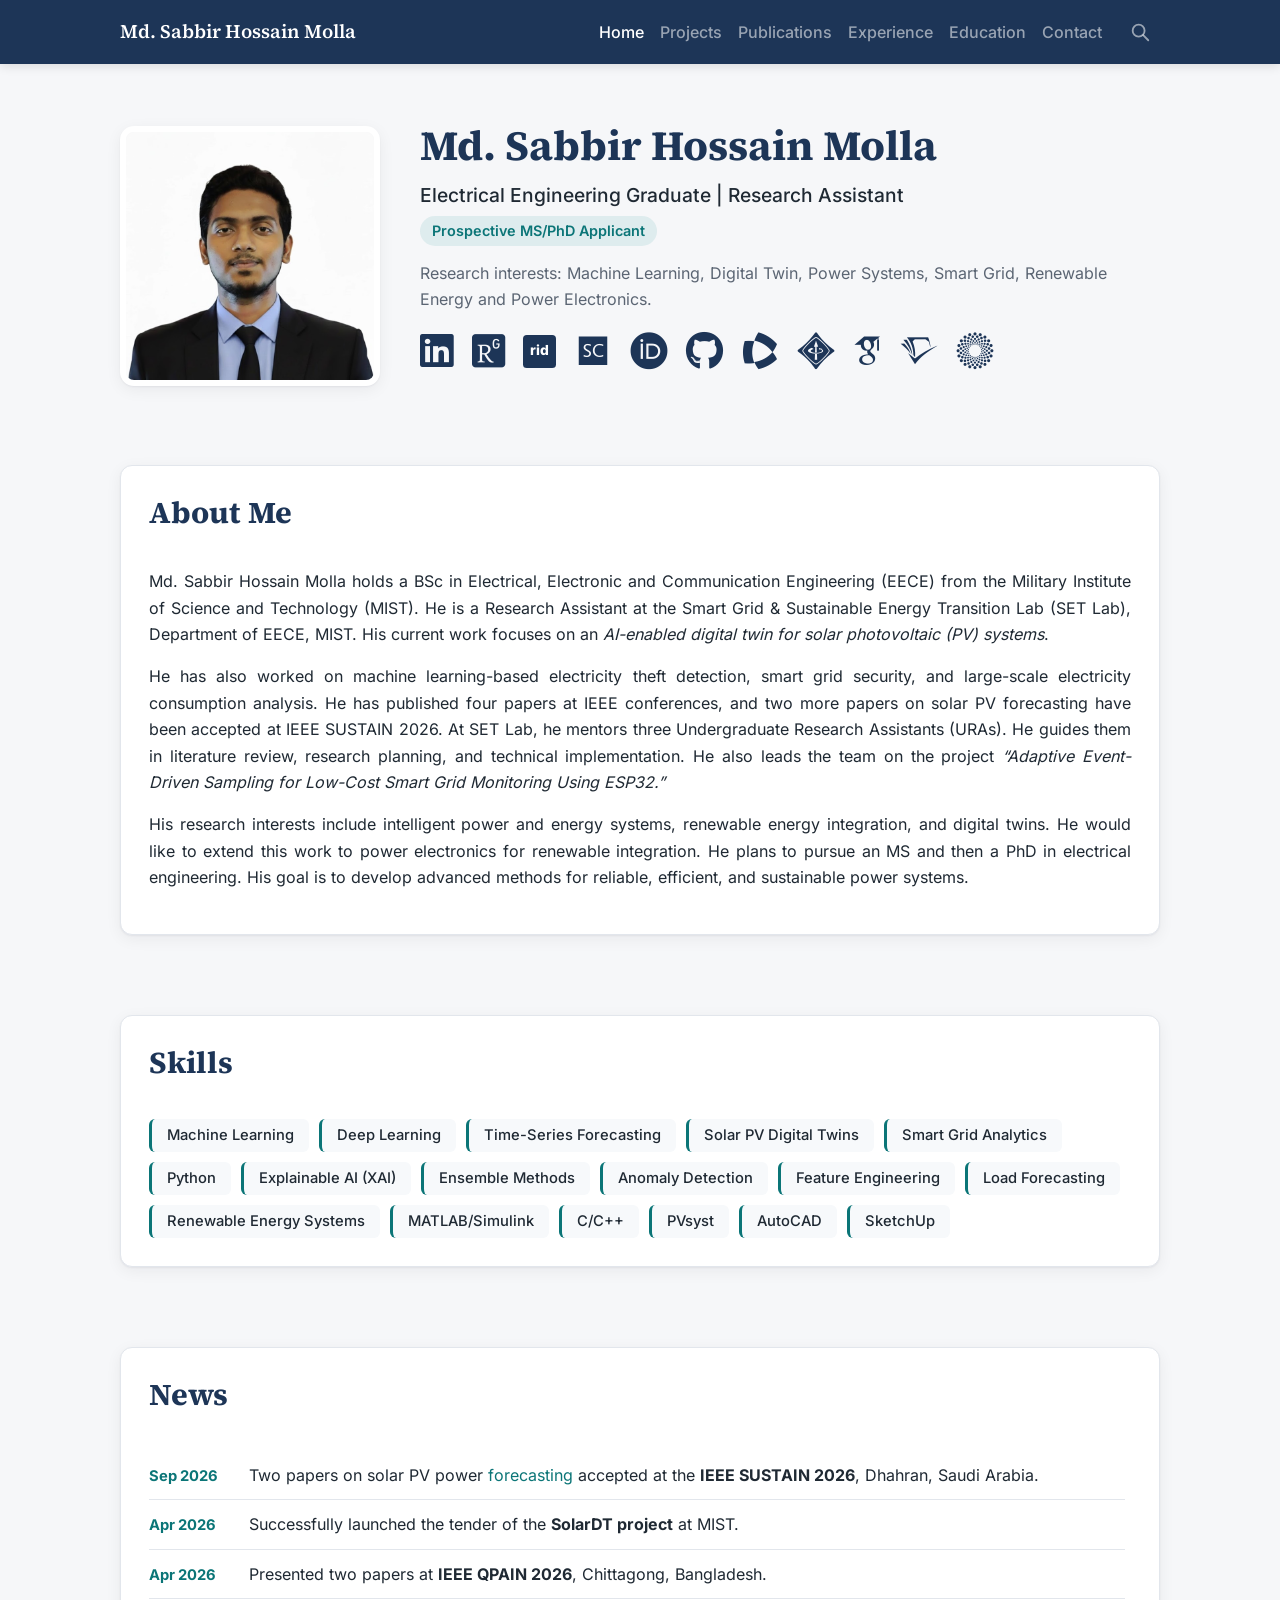
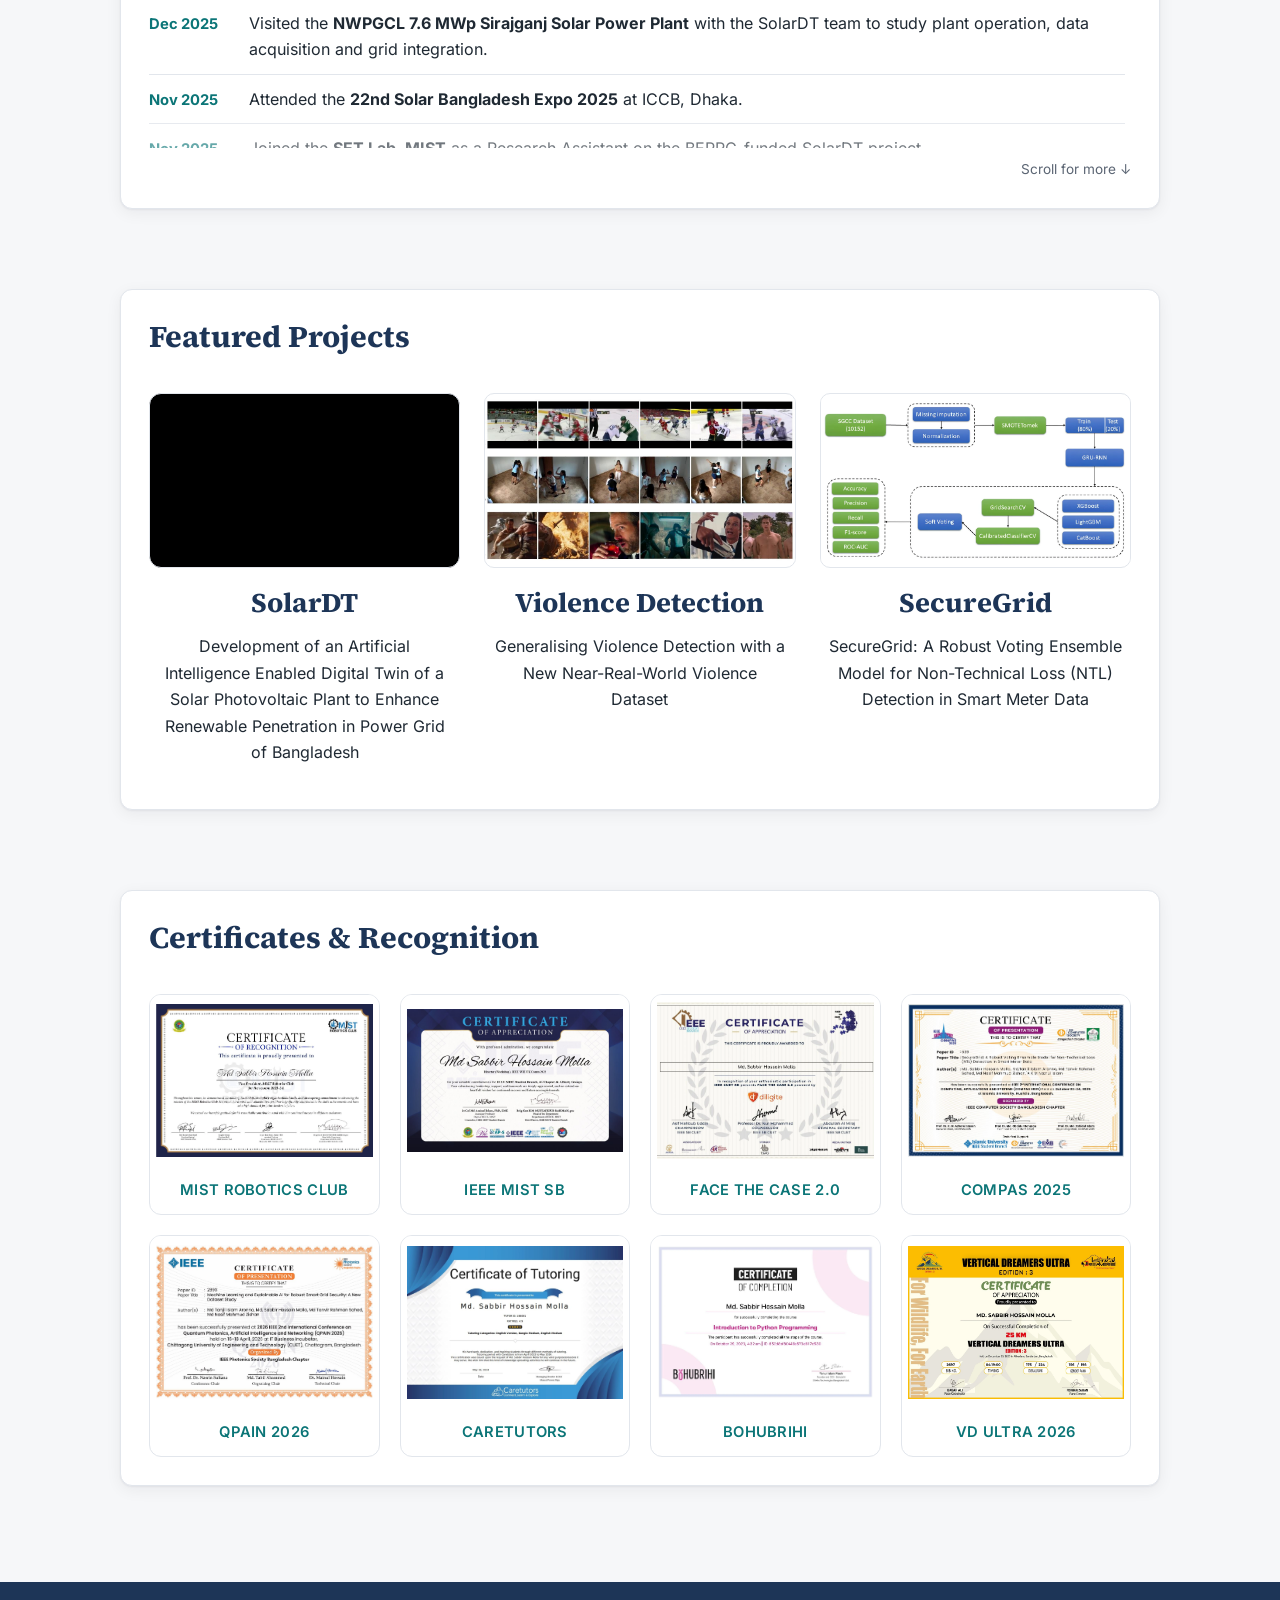
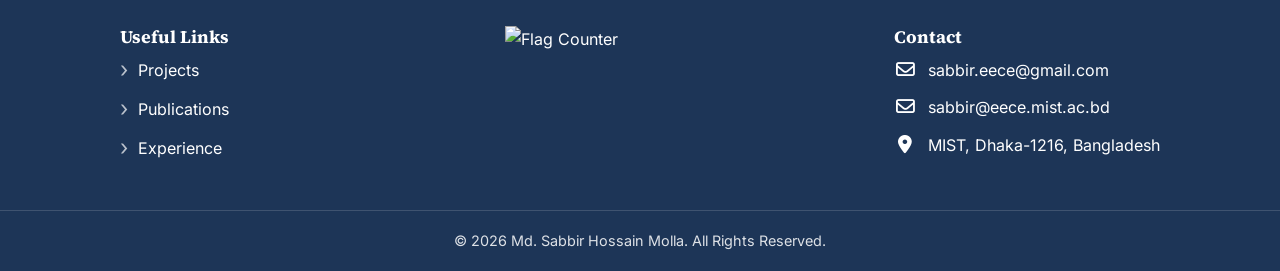
==== commit 180d1581: "Add files via upload" ====
--- a/index.html
+++ b/index.html
@@ -8,8 +8,8 @@
 <head>
   <meta charset="UTF-8">
   <!-- Google Analytics (visitor statistics). Measurement ID: G-E8W0ZV9MJ1
-       The Google script is fetched right after the page has finished loading,
-       so it never slows the page down; visits are still counted. -->
+       The Google script is fetched only after the page has finished loading,
+       so it does not hold up the first view; visits are still counted. -->
   <script>
     window.dataLayer = window.dataLayer || [];
     function gtag(){dataLayer.push(arguments);}
@@ -27,6 +27,7 @@
 
     gtag('config', 'G-E8W0ZV9MJ1');
     window.addEventListener('load', function () {
+      if (window['ga-disable-G-E8W0ZV9MJ1']) return;   // owner's own browser: don't even load it
       setTimeout(function () {
         var ga = document.createElement('script');
         ga.async = true;
@@ -44,18 +45,22 @@
   <link rel="icon" type="image/x-icon" href="/favicon.ico?v=2">
   <link rel="shortcut icon" href="/favicon.ico?v=2">
   <link rel="apple-touch-icon" href="/apple-touch-icon.png">
-  <meta name="description" content="Researcher in machine and deep learning for power systems, focusing on smart grids, digital twins, and renewable energy.">
+  <meta name="description" content="Md. Sabbir Hossain Molla is a researcher in machine and deep learning for power systems, focusing on smart grids, digital twins, and renewable energy.">
   <!-- Link preview when the page is shared (LinkedIn, WhatsApp, Facebook, email) -->
   <meta property="og:type" content="website">
   <meta property="og:site_name" content="Md. Sabbir Hossain Molla">
   <meta property="og:title" content="Md. Sabbir Hossain Molla">
-  <meta property="og:description" content="Researcher in machine and deep learning for power systems, focusing on smart grids, digital twins, and renewable energy.">
+  <meta property="og:description" content="Md. Sabbir Hossain Molla is a researcher in machine and deep learning for power systems, focusing on smart grids, digital twins, and renewable energy.">
   <meta property="og:url" content="https://mshmolla.github.io/">
   <meta property="og:image" content="https://mshmolla.github.io/images/profile.jpg">
+  <meta property="og:image:width" content="768">
+  <meta property="og:image:height" content="751">
+  <meta property="og:image:alt" content="Md. Sabbir Hossain Molla">
   <meta name="twitter:card" content="summary">
   <meta name="twitter:title" content="Md. Sabbir Hossain Molla">
-  <meta name="twitter:description" content="Researcher in machine and deep learning for power systems, focusing on smart grids, digital twins, and renewable energy.">
+  <meta name="twitter:description" content="Md. Sabbir Hossain Molla is a researcher in machine and deep learning for power systems, focusing on smart grids, digital twins, and renewable energy.">
   <meta name="twitter:image" content="https://mshmolla.github.io/images/profile.jpg">
+  <meta name="twitter:image:alt" content="Md. Sabbir Hossain Molla">
   <link rel="canonical" href="https://mshmolla.github.io/">
 
   <!-- Text fonts and icon fonts are stored on this site; loading them early avoids text jumping -->
@@ -69,7 +74,7 @@
   <!-- Load the small icon fonts early so icons appear with the page -->
   <!-- The site's design (colours, layout) -->
   <!-- STYLES copied from css/style.css (edit those files, then ask to re-copy). Built into the page so it shows immediately. -->
-  <style>:root{--color-primary: #1d3557;--color-accent: #0f8b8d;--color-bg: #f6f7f9;--color-surface: #ffffff;--color-text: #1f2933;--color-muted: #5b6573;--color-border: #e2e6ec;--color-brand: #1d3557;--color-on-primary: #ffffff;--color-tint: #e6f4f4;--color-soft: #f7f9fb;--color-input-border: #b8c0ca;color-scheme: light dark;--font-heading: "Source Serif 4","Source Serif 4 Fallback",Georgia,"Times New Roman",serif;--font-body: "Inter","Inter Fallback","Segoe UI",Roboto,Arial,sans-serif;--page-width: 1080px;--radius: 12px;--shadow: 0 1px 2px rgba(16,24,40,.05),0 4px 16px rgba(16,24,40,.06)}@font-face{font-family: "Inter";font-style: normal;font-weight: 100 900;font-display: swap;src: url(/fonts/inter-latin-wght-normal.woff2) format("woff2-variations"),url(/fonts/inter-latin-wght-normal.woff2) format("woff2");unicode-range: U+0000-00FF,U+0131,U+0152-0153,U+02BB-02BC,U+02C6,U+02DA,U+02DC,U+0304,U+0308,U+0329,U+2000-206F,U+20AC,U+2122,U+2191,U+2193,U+2212,U+2215,U+FEFF,U+FFFD}@font-face{font-family: "Inter";font-style: normal;font-weight: 100 900;font-display: swap;src: url(/fonts/inter-latin-ext-wght-normal.woff2) format("woff2-variations"),url(/fonts/inter-latin-ext-wght-normal.woff2) format("woff2");unicode-range: U+0100-02BA,U+02BD-02C5,U+02C7-02CC,U+02CE-02D7,U+02DD-02FF,U+0304,U+0308,U+0329,U+1D00-1DBF,U+1E00-1E9F,U+1EF2-1EFF,U+2020,U+20A0-20AB,U+20AD-20C0,U+2113,U+2C60-2C7F,U+A720-A7FF}@font-face{font-family: "Source Serif 4";font-style: normal;font-weight: 200 900;font-display: swap;src: url(/fonts/source-serif-4-latin-wght-normal.woff2) format("woff2-variations"),url(/fonts/source-serif-4-latin-wght-normal.woff2) format("woff2");unicode-range: U+0000-00FF,U+0131,U+0152-0153,U+02BB-02BC,U+02C6,U+02DA,U+02DC,U+0304,U+0308,U+0329,U+2000-206F,U+20AC,U+2122,U+2191,U+2193,U+2212,U+2215,U+FEFF,U+FFFD}@font-face{font-family: "Source Serif 4";font-style: normal;font-weight: 200 900;font-display: swap;src: url(/fonts/source-serif-4-latin-ext-wght-normal.woff2) format("woff2-variations"),url(/fonts/source-serif-4-latin-ext-wght-normal.woff2) format("woff2");unicode-range: U+0100-02BA,U+02BD-02C5,U+02C7-02CC,U+02CE-02D7,U+02DD-02FF,U+0304,U+0308,U+0329,U+1D00-1DBF,U+1E00-1E9F,U+1EF2-1EFF,U+2020,U+20A0-20AB,U+20AD-20C0,U+2113,U+2C60-2C7F,U+A720-A7FF}@font-face{font-family: "Inter Fallback";font-weight: 400;src: local("Arial"),local("ArialMT"),local("Liberation Sans"),local("Helvetica");size-adjust: 107.09%;ascent-override: 90.46%;descent-override: 22.52%;line-gap-override: 0%}@font-face{font-family: "Inter Fallback";font-weight: 700;src: local("Arial Bold"),local("Arial-BoldMT"),local("Liberation Sans Bold"),local("Helvetica Bold");size-adjust: 107.09%;ascent-override: 90.46%;descent-override: 22.52%;line-gap-override: 0%}@font-face{font-family: "Source Serif 4 Fallback";font-weight: 400;src: local("Times New Roman"),local("Liberation Serif"),local("Times");size-adjust: 113.26%;ascent-override: 91.47%;descent-override: 29.58%;line-gap-override: 0%}@font-face{font-family: "Source Serif 4 Fallback";font-weight: 700;src: local("Times New Roman Bold"),local("TimesNewRomanPS-BoldMT"),local("Liberation Serif Bold"),local("Times Bold");size-adjust: 113.26%;ascent-override: 91.47%;descent-override: 29.58%;line-gap-override: 0%}*,*::before,*::after{box-sizing: border-box}html{scroll-behavior: smooth}body{margin: 0;font-family: var(--font-body);font-size: 16px;line-height: 1.65;color: var(--color-text);background: var(--color-bg)}img{max-width: 100%;height: auto;display: block}a{color: var(--color-accent);text-decoration: none}a:hover{text-decoration: underline}h1,h2,h3{font-family: var(--font-heading);color: var(--color-primary);line-height: 1.25;margin: 0 0 .5em}h1{font-size: clamp(2rem,4vw,2.6rem)}h2{font-size: clamp(1.5rem,3vw,1.9rem)}h3{font-size: 1.25rem}p{margin: 0 0 1em}.container{width: 100%;max-width: var(--page-width);margin: 0 auto;padding: 0 20px}.section{padding: 48px 0 8px}.section-title{position: relative;padding-bottom: .4em;margin-bottom: 1.2em}.section-title::after{content: "";position: absolute;left: 0;bottom: 0;width: 56px;height: 3px;border-radius: 2px;background: var(--color-accent)}.site-header{position: sticky;top: 0;z-index: 100;background: var(--color-brand);box-shadow: 0 2px 10px rgba(0,0,0,.12)}.site-header .container{display: flex;align-items: center;justify-content: space-between;min-height: 64px}.site-name{font-family: var(--font-heading);font-size: 1.2rem;font-weight: 600;color: #fff}.site-name:hover{text-decoration: none;opacity: .9}.nav-links{display: flex;gap: 4px;list-style: none;margin: 0;padding: 0}.nav-links a{display: block;padding: 8px 14px;color: rgba(255,255,255,.55);font-weight: 500;transition: color .15s}.nav-links a:hover{color: rgba(255,255,255,.85);text-decoration: none}.nav-links a.active{color: #fff}@media (min-width: 1021px){.nav-links a{padding: 8px 6px}}.menu-toggle{display: none;background: none;border: 0;color: #fff;font-size: 1.6rem;line-height: 1;padding: 6px 10px;cursor: pointer}.btn{display: inline-flex;align-items: center;gap: 6px;padding: 9px 18px;border-radius: 999px;font-weight: 600;font-size: .95rem;border: 2px solid var(--color-primary);background: var(--color-primary);color: var(--color-on-primary);transition: background .15s,color .15s}.btn:hover{background: transparent;color: var(--color-primary);text-decoration: none}.btn-outline{background: transparent;color: var(--color-primary)}.btn-outline:hover{background: var(--color-primary);color: var(--color-on-primary)}.card{background: var(--color-surface);border: 1px solid var(--color-border);border-radius: var(--radius);box-shadow: var(--shadow);padding: 28px;margin-bottom: 24px}.grid-3{display: grid;gap: 24px;grid-template-columns: repeat(auto-fill,minmax(min(280px,100%),1fr))}.grid-4{display: grid;gap: 20px;grid-template-columns: repeat(auto-fill,minmax(220px,1fr))}.hero{display: grid;grid-template-columns: 260px 1fr;gap: 40px;align-items: center;padding: 56px 0 24px}.hero-photo{width: 260px;aspect-ratio: 1 / 1;object-fit: cover;border-radius: 14px;border: 6px solid var(--color-surface);box-shadow: var(--shadow);background: var(--color-border)}.hero h1{margin-bottom: .2em}.hero-title{font-size: 1.2rem;font-weight: 500;margin-bottom: .2em}.hero-status{display: inline-block;padding: 3px 12px;border-radius: 999px;background: rgba(15,139,141,.1);color: var(--color-accent);font-weight: 600;font-size: .9rem;margin-bottom: 1em}.hero-interests{color: var(--color-muted)}.hero .social-icons{margin: 1.2em 0 1.4em}.hero .hero-icons{gap: 18px;align-items: center}.hero .hero-icons a{width: auto;height: auto;background: none;border-radius: 0;color: var(--color-primary);font-size: 2.4rem}.hero .hero-icons a:hover{background: none;color: var(--color-accent)}.hero .hero-icons .rid-icon{display: inline-flex;align-items: center;justify-content: center;width: .86em;height: .86em;border-radius: .1em;background: currentColor;font-size: 1em}.hero .hero-icons .rid-icon span{color: var(--color-surface);font-weight: 800;font-size: .36em;line-height: 1;font-family: var(--font-body);letter-spacing: .01em;padding-bottom: .08em}.project-card{display: flex;flex-direction: column;text-align: center}.project-media{width: 100%;aspect-ratio: 16 / 9;border-radius: 10px;margin-bottom: 0 !important;box-shadow: var(--shadow)}.project-card .project-img{object-fit: contain;background: #fff}.project-card .project-body{padding: 18px 8px 0}.project-card h3{font-size: 1.7rem;margin-bottom: .5em}.project-card h3 a{color: var(--color-primary)}.project-card p{text-align: center !important;color: var(--color-text)}.project-card p a{color: inherit}.video-wrapper{position: relative;aspect-ratio: 16 / 9;border-radius: var(--radius);overflow: hidden;box-shadow: var(--shadow);margin-bottom: 28px;background: #000}.video-wrapper iframe{position: absolute;inset: 0;width: 100%;height: 100%;border: 0}.award-card{background: var(--color-surface);border: 1px solid var(--color-border);border-radius: var(--radius);box-shadow: var(--shadow);overflow: hidden;text-align: center}.award-card .award-img{width: 100%;aspect-ratio: 4 / 3;object-fit: contain;padding: 6px;background: #fff;transition: transform .2s}.award-card a:hover .award-img{transform: scale(1.03)}.award-card .award-name{display: block;padding: 12px;font-weight: 600;font-size: .92rem;letter-spacing: .02em}.page-header{padding: 56px 0 8px}.item-title{font-size: 1.3rem}.item-title a{color: var(--color-primary)}.item-title a:hover{color: var(--color-accent)}.meta{display: flex;flex-wrap: wrap;gap: 6px 22px;color: var(--color-muted);margin-bottom: 1em}.meta strong{color: var(--color-text)}.banner-img{width: 100%;border-radius: var(--radius);margin: 8px 0 24px;background: var(--color-border)}.entry{display: grid;grid-template-columns: 96px 1fr;gap: 24px;align-items: center}.entry-logo{width: 96px;height: 96px;object-fit: contain;border-radius: 10px;background: #fff;border: 1px solid var(--color-border);padding: 6px}.entry-role{font-weight: 700;color: var(--color-accent);margin-bottom: .15em}.entry h3{margin-bottom: .2em}.entry h3 a{color: var(--color-primary)}.entry h3 a:hover{color: var(--color-accent)}.entry-date{color: var(--color-muted);font-size: .95rem}.site-footer{margin-top: 64px;background: var(--color-brand);color: rgba(255,255,255,.85);padding: 44px 0 0}.site-footer h3{color: #fff;font-size: 1.1rem}.site-footer a{color: #fff}.footer-grid{display: grid;gap: 32px;grid-template-columns: repeat(3,1fr)}.social-icons{display: flex;flex-wrap: wrap;gap: 12px;list-style: none;margin: 0;padding: 0}.social-icons a{display: flex;align-items: center;justify-content: center;color: #fff;font-size: 2.6rem;line-height: 1;transition: color .15s,transform .15s}.social-icons a:hover{color: var(--color-accent);transform: translateY(-2px);text-decoration: none}.footer-gap{margin-top: 1.6em}.footer-counter{display: flex;justify-content: center;align-items: flex-start}.footer-counter img{display: inline-block;max-width: 100%}@media (min-width: 761px){.footer-grid{display: flex;justify-content: space-between;align-items: flex-start}}.footer-links{list-style: none;margin: 0;padding: 0}.footer-links li{margin-bottom: .7em}.footer-links a{display: inline-flex;align-items: center;gap: 10px}.footer-links a::before{content: "\203A";font-size: 1.35em;line-height: 1;color: rgba(255,255,255,.7)}.footer-links a:hover::before{color: #fff}.contact-list{list-style: none;margin: 0;padding: 0}.contact-list li{display: flex;align-items: center;gap: 12px;margin-bottom: .7em}.contact-list li i{width: 1.2em;font-size: 1.15rem;text-align: center;color: #fff}.copyright{margin-top: 36px;padding: 18px 0;border-top: 1px solid rgba(255,255,255,.15);text-align: center;font-size: .9rem}@media (max-width: 760px){.menu-toggle{display: block}.nav-links{display: none;position: absolute;top: 64px;left: 0;right: 0;flex-direction: column;background: var(--color-brand);padding: 8px 12px 14px;box-shadow: 0 8px 16px rgba(0,0,0,.15)}.nav-links.open{display: flex}.hero{grid-template-columns: 1fr;text-align: center;gap: 20px;padding-top: 36px}.hero-photo{width: 190px;margin: 0 auto}.hero .social-icons{justify-content: center}.card{padding: 20px}.entry{grid-template-columns: 64px 1fr;gap: 16px}.entry-logo{width: 64px;height: 64px}.footer-grid{grid-template-columns: 1fr}.grid-4{grid-template-columns: repeat(2,1fr);gap: 12px}.award-card .award-name{font-size: .8rem;padding: 10px 6px}}.img-missing{display: flex;align-items: center;justify-content: center;text-align: center;padding: 10px;background: repeating-linear-gradient(45deg,#eef1f5,#eef1f5 10px,#e6eaf0 10px,#e6eaf0 20px);color: var(--color-muted);font-size: .8rem;font-family: monospace;word-break: break-all}.img-missing.banner-img{height: 220px}.img-missing.entry-logo{font-size: .6rem}.card>p{text-align: justify;hyphens: auto}.card[id]{scroll-margin-top: 90px}.card:target{animation: target-flash 2s ease-out}@keyframes target-flash{0%{box-shadow: 0 0 0 4px var(--color-accent)}100%{box-shadow: var(--shadow)}}.page-header + .section{padding-top: 12px}.page-header{text-align: center;padding-bottom: 0}.page-header h1{padding-bottom: .45em;border-bottom: 1px solid var(--color-border)}.filter-bar{margin: 24px 0 8px}.filter-bar label{display: block;margin-bottom: 8px;color: var(--color-text)}.filter-bar select{width: 100%;padding: 12px 14px;font: inherit;color: var(--color-text);background: var(--color-surface);border: 1px solid var(--color-border);border-radius: 8px;cursor: pointer}.filter-bar select:focus{outline: 2px solid var(--color-accent);outline-offset: 1px}[hidden]{display: none !important}.section-title{padding-bottom: 0}.section-title::after{display: none}@media (min-width: 761px) and (max-width: 1020px){.menu-toggle{display: block}.nav-links{display: none;position: absolute;top: 100%;left: 0;right: 0;flex-direction: column;background: var(--color-brand);padding: 8px 12px 14px;box-shadow: 0 8px 16px rgba(0,0,0,.15)}.nav-links.open{display: flex}}.authors{margin: 0 0 .35em;color: var(--color-text)}.venue{margin: 0 0 .7em;color: var(--color-muted)}.venue strong{color: var(--color-text)}.news-scroll{position: relative;max-height: 460px;overflow-y: auto;padding-right: 6px;scrollbar-width: thin;scrollbar-color: var(--color-accent) transparent;-webkit-mask-image: linear-gradient(to bottom,#000 calc(100% - 44px),rgba(0,0,0,.6));mask-image: linear-gradient(to bottom,#000 calc(100% - 44px),rgba(0,0,0,.6))}.news-scroll.at-end{-webkit-mask-image: none;mask-image: none}.news-scroll::-webkit-scrollbar{width: 6px}.news-scroll::-webkit-scrollbar-thumb{background: var(--color-accent);border-radius: 3px}.news-scroll:focus-visible{outline: 2px solid var(--color-accent);outline-offset: 4px}.news-list{list-style: none;margin: 0;padding: 0}.news-list li{display: flex;gap: 18px;padding: 11px 0;border-bottom: 1px solid var(--color-border);align-items: baseline}.news-list li:last-child{border-bottom: 0}.news-date{flex: 0 0 82px;font-weight: 700;color: var(--color-accent);font-size: .92rem;white-space: nowrap}.news-text{flex: 1}.card>p.news-hint{margin: 10px 0 0;text-align: right;font-size: .85rem;color: var(--color-muted);text-align: right}.news-hint.hidden{visibility: hidden}@media (max-width: 760px){.news-list li{flex-direction: column;gap: 2px}.news-date{flex-basis: auto}}.card .grid-3 .project-media{box-shadow: none;border: 1px solid var(--color-border)}.card .award-card{box-shadow: none}.card>p.authors,.card>p.venue{text-align: left;hyphens: manual}.entry h2.entry-name{font-size: 1.25rem;margin-bottom: .2em}.entry h2.entry-name a{color: var(--color-primary)}.entry h2.entry-name a:hover{color: var(--color-accent)}@media (prefers-color-scheme: dark){:root{--color-primary: #a9c7ee;--color-accent: #45c4c6;--color-bg: #0e1520;--color-surface: #162131;--color-text: #dde3ea;--color-muted: #9ba6b4;--color-border: #283547;--color-on-primary: #0e1520;--color-tint: rgba(69,196,198,.16);--color-soft: #1c2939;--color-input-border: #3b4a5c;--color-primary-hover: #c4d9f4;--color-warn-bg: rgba(183,129,38,.18);--color-mark: rgba(255,214,10,.30);--shadow: 0 1px 2px rgba(0,0,0,.45),0 4px 16px rgba(0,0,0,.35)}.entry-logo,.award-card .award-img{border-color: var(--color-border)}}html{scroll-behavior: smooth}picture{display: contents}picture>source{display: none}img.is-loading{opacity: 0}img.fade-in{transition: opacity .45s ease}@media (prefers-reduced-motion: reduce){html{scroll-behavior: auto}*,*::before,*::after{animation-duration: .01ms !important;animation-iteration-count: 1 !important;transition-duration: .01ms !important}img.is-loading{opacity: 1}}@media print{:root{--color-primary: #1d3557;--color-accent: #0f8b8d;--color-bg: #fff;--color-surface: #fff;--color-text: #000;--color-muted: #444;--color-border: #ccc}body{background: #fff;font-size: 11pt}.site-header,.site-footer,.menu-toggle,.site-search-trigger,.filter-bar,.pub-actions,.news-hint,.video-wrapper,.footer-counter,.btn,.contact-form,.contact-map{display: none !important}.card{box-shadow: none !important;border: 1px solid #ccc;break-inside: avoid;padding: 14px 18px;margin-bottom: 12px}.news-scroll{max-height: none !important;overflow: visible !important;-webkit-mask-image: none !important;mask-image: none !important}.pub-panel[hidden]{display: none !important}a{color: inherit;text-decoration: none}img{break-inside: avoid}img.is-loading{opacity: 1 !important}.container{max-width: none;padding: 0}}.skill-cloud{list-style: none;padding: 0;margin: 0;display: flex;flex-wrap: wrap;gap: 10px}.skill-cloud li{padding: 7px 15px;background: var(--color-soft);border-left: 3px solid var(--color-accent);border-radius: 6px;color: var(--color-text);font-size: .92rem;font-weight: 500;line-height: 1.3}@media (max-width: 600px){.skill-cloud{gap: 7px}.skill-cloud li{font-size: .8rem;padding: 5px 11px}}@font-face{font-family:"Font Awesome 6 Brands";font-style:normal;font-weight:400;font-display:block;src:url([data-uri]) format("woff2")}@font-face{font-family:"Font Awesome 6 Free";font-style:normal;font-weight:400;font-display:block;src:url([data-uri]) format("woff2")}@font-face{font-family:"Font Awesome 6 Free";font-style:normal;font-weight:900;font-display:block;src:url([data-uri]) format("woff2")}@font-face{font-family:"Academicons";font-style:normal;font-weight:400;font-display:block;src:url([data-uri]) format("woff2")}.fa{font-family:var(--fa-style-family,"Font Awesome 6 Free");font-weight:var(--fa-style,900)}.fa,.fa-brands,.fa-classic,.fa-regular,.fa-sharp,.fa-solid,.fab,.far,.fas{-moz-osx-font-smoothing:grayscale;-webkit-font-smoothing:antialiased;display:var(--fa-display,inline-block);font-style:normal;font-variant:normal;line-height:1;text-rendering:auto}.fa-classic,.fa-regular,.fa-solid,.far,.fas{font-family:"Font Awesome 6 Free"}.fa-brands,.fab{font-family:"Font Awesome 6 Brands"}.fa-1x{font-size:1em}.fa-2x{font-size:2em}.fa-3x{font-size:3em}.fa-4x{font-size:4em}.fa-5x{font-size:5em}.fa-6x{font-size:6em}.fa-7x{font-size:7em}.fa-8x{font-size:8em}.fa-9x{font-size:9em}.fa-10x{font-size:10em}.fa-2xs{font-size:.625em;line-height:.1em;vertical-align:.225em}.fa-xs{font-size:.75em;line-height:.08333em;vertical-align:.125em}.fa-sm{font-size:.875em;line-height:.07143em;vertical-align:.05357em}.fa-lg{font-size:1.25em;line-height:.05em;vertical-align:-.075em}.fa-xl{font-size:1.5em;line-height:.04167em;vertical-align:-.125em}.fa-2xl{font-size:2em;line-height:.03125em;vertical-align:-.1875em}.fa-fw{text-align:center;width:1.25em}.fa-ul{list-style-type:none;margin-left:var(--fa-li-margin,2.5em);padding-left:0}.fa-ul>li{position:relative}.fa-li{left:calc(var(--fa-li-width,2em)*-1);position:absolute;text-align:center;width:var(--fa-li-width,2em);line-height:inherit}.fa-border{border-radius:var(--fa-border-radius,.1em);border:var(--fa-border-width,.08em) var(--fa-border-style,solid) var(--fa-border-color,#eee);padding:var(--fa-border-padding,.2em .25em .15em)}.fa-pull-left{float:left;margin-right:var(--fa-pull-margin,.3em)}.fa-pull-right{float:right;margin-left:var(--fa-pull-margin,.3em)}.fa-beat{-webkit-animation-name:fa-beat;animation-name:fa-beat;-webkit-animation-delay:var(--fa-animation-delay,0s);animation-delay:var(--fa-animation-delay,0s);-webkit-animation-direction:var(--fa-animation-direction,normal);animation-direction:var(--fa-animation-direction,normal);-webkit-animation-duration:var(--fa-animation-duration,1s);animation-duration:var(--fa-animation-duration,1s);-webkit-animation-iteration-count:var(--fa-animation-iteration-count,infinite);animation-iteration-count:var(--fa-animation-iteration-count,infinite);-webkit-animation-timing-function:var(--fa-animation-timing,ease-in-out);animation-timing-function:var(--fa-animation-timing,ease-in-out)}.fa-bounce{-webkit-animation-name:fa-bounce;animation-name:fa-bounce;-webkit-animation-delay:var(--fa-animation-delay,0s);animation-delay:var(--fa-animation-delay,0s);-webkit-animation-direction:var(--fa-animation-direction,normal);animation-direction:var(--fa-animation-direction,normal);-webkit-animation-duration:var(--fa-animation-duration,1s);animation-duration:var(--fa-animation-duration,1s);-webkit-animation-iteration-count:var(--fa-animation-iteration-count,infinite);animation-iteration-count:var(--fa-animation-iteration-count,infinite);-webkit-animation-timing-function:var(--fa-animation-timing,cubic-bezier(.28,.84,.42,1));animation-timing-function:var(--fa-animation-timing,cubic-bezier(.28,.84,.42,1))}.fa-fade{-webkit-animation-name:fa-fade;animation-name:fa-fade;-webkit-animation-iteration-count:var(--fa-animation-iteration-count,infinite);animation-iteration-count:var(--fa-animation-iteration-count,infinite);-webkit-animation-timing-function:var(--fa-animation-timing,cubic-bezier(.4,0,.6,1));animation-timing-function:var(--fa-animation-timing,cubic-bezier(.4,0,.6,1))}.fa-beat-fade,.fa-fade{-webkit-animation-delay:var(--fa-animation-delay,0s);animation-delay:var(--fa-animation-delay,0s);-webkit-animation-direction:var(--fa-animation-direction,normal);animation-direction:var(--fa-animation-direction,normal);-webkit-animation-duration:var(--fa-animation-duration,1s);animation-duration:var(--fa-animation-duration,1s)}.fa-beat-fade{-webkit-animation-name:fa-beat-fade;animation-name:fa-beat-fade;-webkit-animation-iteration-count:var(--fa-animation-iteration-count,infinite);animation-iteration-count:var(--fa-animation-iteration-count,infinite);-webkit-animation-timing-function:var(--fa-animation-timing,cubic-bezier(.4,0,.6,1));animation-timing-function:var(--fa-animation-timing,cubic-bezier(.4,0,.6,1))}.fa-flip{-webkit-animation-name:fa-flip;animation-name:fa-flip;-webkit-animation-delay:var(--fa-animation-delay,0s);animation-delay:var(--fa-animation-delay,0s);-webkit-animation-direction:var(--fa-animation-direction,normal);animation-direction:var(--fa-animation-direction,normal);-webkit-animation-duration:var(--fa-animation-duration,1s);animation-duration:var(--fa-animation-duration,1s);-webkit-animation-iteration-count:var(--fa-animation-iteration-count,infinite);animation-iteration-count:var(--fa-animation-iteration-count,infinite);-webkit-animation-timing-function:var(--fa-animation-timing,ease-in-out);animation-timing-function:var(--fa-animation-timing,ease-in-out)}.fa-shake{-webkit-animation-name:fa-shake;animation-name:fa-shake;-webkit-animation-duration:var(--fa-animation-duration,1s);animation-duration:var(--fa-animation-duration,1s);-webkit-animation-iteration-count:var(--fa-animation-iteration-count,infinite);animation-iteration-count:var(--fa-animation-iteration-count,infinite);-webkit-animation-timing-function:var(--fa-animation-timing,linear);animation-timing-function:var(--fa-animation-timing,linear)}.fa-shake,.fa-spin{-webkit-animation-delay:var(--fa-animation-delay,0s);animation-delay:var(--fa-animation-delay,0s);-webkit-animation-direction:var(--fa-animation-direction,normal);animation-direction:var(--fa-animation-direction,normal)}.fa-spin{-webkit-animation-name:fa-spin;animation-name:fa-spin;-webkit-animation-duration:var(--fa-animation-duration,2s);animation-duration:var(--fa-animation-duration,2s);-webkit-animation-iteration-count:var(--fa-animation-iteration-count,infinite);animation-iteration-count:var(--fa-animation-iteration-count,infinite);-webkit-animation-timing-function:var(--fa-animation-timing,linear);animation-timing-function:var(--fa-animation-timing,linear)}.fa-spin-reverse{--fa-animation-direction:reverse}.fa-pulse,.fa-spin-pulse{-webkit-animation-name:fa-spin;animation-name:fa-spin;-webkit-animation-direction:var(--fa-animation-direction,normal);animation-direction:var(--fa-animation-direction,normal);-webkit-animation-duration:var(--fa-animation-duration,1s);animation-duration:var(--fa-animation-duration,1s);-webkit-animation-iteration-count:var(--fa-animation-iteration-count,infinite);animation-iteration-count:var(--fa-animation-iteration-count,infinite);-webkit-animation-timing-function:var(--fa-animation-timing,steps(8));animation-timing-function:var(--fa-animation-timing,steps(8))}@media (prefers-reduced-motion:reduce){.fa-beat,.fa-beat-fade,.fa-bounce,.fa-fade,.fa-flip,.fa-pulse,.fa-shake,.fa-spin,.fa-spin-pulse{-webkit-animation-delay:-1ms;animation-delay:-1ms;-webkit-animation-duration:1ms;animation-duration:1ms;-webkit-animation-iteration-count:1;animation-iteration-count:1;-webkit-transition-delay:0s;transition-delay:0s;-webkit-transition-duration:0s;transition-duration:0s}}@-webkit-keyframes fa-beat{0%,90%{-webkit-transform:scale(1);transform:scale(1)}45%{-webkit-transform:scale(var(--fa-beat-scale,1.25));transform:scale(var(--fa-beat-scale,1.25))}}@keyframes fa-beat{0%,90%{-webkit-transform:scale(1);transform:scale(1)}45%{-webkit-transform:scale(var(--fa-beat-scale,1.25));transform:scale(var(--fa-beat-scale,1.25))}}@-webkit-keyframes fa-bounce{0%{-webkit-transform:scale(1) translateY(0);transform:scale(1) translateY(0)}10%{-webkit-transform:scale(var(--fa-bounce-start-scale-x,1.1),var(--fa-bounce-start-scale-y,.9)) translateY(0);transform:scale(var(--fa-bounce-start-scale-x,1.1),var(--fa-bounce-start-scale-y,.9)) translateY(0)}30%{-webkit-transform:scale(var(--fa-bounce-jump-scale-x,.9),var(--fa-bounce-jump-scale-y,1.1)) translateY(var(--fa-bounce-height,-.5em));transform:scale(var(--fa-bounce-jump-scale-x,.9),var(--fa-bounce-jump-scale-y,1.1)) translateY(var(--fa-bounce-height,-.5em))}50%{-webkit-transform:scale(var(--fa-bounce-land-scale-x,1.05),var(--fa-bounce-land-scale-y,.95)) translateY(0);transform:scale(var(--fa-bounce-land-scale-x,1.05),var(--fa-bounce-land-scale-y,.95)) translateY(0)}57%{-webkit-transform:scale(1) translateY(var(--fa-bounce-rebound,-.125em));transform:scale(1) translateY(var(--fa-bounce-rebound,-.125em))}64%{-webkit-transform:scale(1) translateY(0);transform:scale(1) translateY(0)}to{-webkit-transform:scale(1) translateY(0);transform:scale(1) translateY(0)}}@keyframes fa-bounce{0%{-webkit-transform:scale(1) translateY(0);transform:scale(1) translateY(0)}10%{-webkit-transform:scale(var(--fa-bounce-start-scale-x,1.1),var(--fa-bounce-start-scale-y,.9)) translateY(0);transform:scale(var(--fa-bounce-start-scale-x,1.1),var(--fa-bounce-start-scale-y,.9)) translateY(0)}30%{-webkit-transform:scale(var(--fa-bounce-jump-scale-x,.9),var(--fa-bounce-jump-scale-y,1.1)) translateY(var(--fa-bounce-height,-.5em));transform:scale(var(--fa-bounce-jump-scale-x,.9),var(--fa-bounce-jump-scale-y,1.1)) translateY(var(--fa-bounce-height,-.5em))}50%{-webkit-transform:scale(var(--fa-bounce-land-scale-x,1.05),var(--fa-bounce-land-scale-y,.95)) translateY(0);transform:scale(var(--fa-bounce-land-scale-x,1.05),var(--fa-bounce-land-scale-y,.95)) translateY(0)}57%{-webkit-transform:scale(1) translateY(var(--fa-bounce-rebound,-.125em));transform:scale(1) translateY(var(--fa-bounce-rebound,-.125em))}64%{-webkit-transform:scale(1) translateY(0);transform:scale(1) translateY(0)}to{-webkit-transform:scale(1) translateY(0);transform:scale(1) translateY(0)}}@-webkit-keyframes fa-fade{50%{opacity:var(--fa-fade-opacity,.4)}}@keyframes fa-fade{50%{opacity:var(--fa-fade-opacity,.4)}}@-webkit-keyframes fa-beat-fade{0%,to{opacity:var(--fa-beat-fade-opacity,.4);-webkit-transform:scale(1);transform:scale(1)}50%{opacity:1;-webkit-transform:scale(var(--fa-beat-fade-scale,1.125));transform:scale(var(--fa-beat-fade-scale,1.125))}}@keyframes fa-beat-fade{0%,to{opacity:var(--fa-beat-fade-opacity,.4);-webkit-transform:scale(1);transform:scale(1)}50%{opacity:1;-webkit-transform:scale(var(--fa-beat-fade-scale,1.125));transform:scale(var(--fa-beat-fade-scale,1.125))}}@-webkit-keyframes fa-flip{50%{-webkit-transform:rotate3d(var(--fa-flip-x,0),var(--fa-flip-y,1),var(--fa-flip-z,0),var(--fa-flip-angle,-180deg));transform:rotate3d(var(--fa-flip-x,0),var(--fa-flip-y,1),var(--fa-flip-z,0),var(--fa-flip-angle,-180deg))}}@keyframes fa-flip{50%{-webkit-transform:rotate3d(var(--fa-flip-x,0),var(--fa-flip-y,1),var(--fa-flip-z,0),var(--fa-flip-angle,-180deg));transform:rotate3d(var(--fa-flip-x,0),var(--fa-flip-y,1),var(--fa-flip-z,0),var(--fa-flip-angle,-180deg))}}@-webkit-keyframes fa-shake{0%{-webkit-transform:rotate(-15deg);transform:rotate(-15deg)}4%{-webkit-transform:rotate(15deg);transform:rotate(15deg)}8%,24%{-webkit-transform:rotate(-18deg);transform:rotate(-18deg)}12%,28%{-webkit-transform:rotate(18deg);transform:rotate(18deg)}16%{-webkit-transform:rotate(-22deg);transform:rotate(-22deg)}20%{-webkit-transform:rotate(22deg);transform:rotate(22deg)}32%{-webkit-transform:rotate(-12deg);transform:rotate(-12deg)}36%{-webkit-transform:rotate(12deg);transform:rotate(12deg)}40%,to{-webkit-transform:rotate(0deg);transform:rotate(0deg)}}@keyframes fa-shake{0%{-webkit-transform:rotate(-15deg);transform:rotate(-15deg)}4%{-webkit-transform:rotate(15deg);transform:rotate(15deg)}8%,24%{-webkit-transform:rotate(-18deg);transform:rotate(-18deg)}12%,28%{-webkit-transform:rotate(18deg);transform:rotate(18deg)}16%{-webkit-transform:rotate(-22deg);transform:rotate(-22deg)}20%{-webkit-transform:rotate(22deg);transform:rotate(22deg)}32%{-webkit-transform:rotate(-12deg);transform:rotate(-12deg)}36%{-webkit-transform:rotate(12deg);transform:rotate(12deg)}40%,to{-webkit-transform:rotate(0deg);transform:rotate(0deg)}}@-webkit-keyframes fa-spin{0%{-webkit-transform:rotate(0deg);transform:rotate(0deg)}to{-webkit-transform:rotate(1turn);transform:rotate(1turn)}}@keyframes fa-spin{0%{-webkit-transform:rotate(0deg);transform:rotate(0deg)}to{-webkit-transform:rotate(1turn);transform:rotate(1turn)}}.fa-rotate-90{-webkit-transform:rotate(90deg);transform:rotate(90deg)}.fa-rotate-180{-webkit-transform:rotate(180deg);transform:rotate(180deg)}.fa-rotate-270{-webkit-transform:rotate(270deg);transform:rotate(270deg)}.fa-flip-horizontal{-webkit-transform:scaleX(-1);transform:scaleX(-1)}.fa-flip-vertical{-webkit-transform:scaleY(-1);transform:scaleY(-1)}.fa-flip-both,.fa-flip-horizontal.fa-flip-vertical{-webkit-transform:scale(-1);transform:scale(-1)}.fa-rotate-by{-webkit-transform:rotate(var(--fa-rotate-angle,none));transform:rotate(var(--fa-rotate-angle,none))}.fa-stack{display:inline-block;height:2em;line-height:2em;position:relative;vertical-align:middle;width:2.5em}.fa-stack-1x,.fa-stack-2x{left:0;position:absolute;text-align:center;width:100%;z-index:var(--fa-stack-z-index,auto)}.fa-stack-1x{line-height:inherit}.fa-stack-2x{font-size:2em}.fa-inverse{color:var(--fa-inverse,#fff)}.fa-file-alt:before,.fa-file-lines:before,.fa-file-text:before{content:"\f15c"}.fa-users:before{content:"\f0c0"}.fa-user:before{content:"\f007"}.fa-globe:before{content:"\f0ac"}.fa-arrow-up-right-from-square:before,.fa-external-link:before{content:"\f08e"}.fa-circle:before{content:"\f111"}.fa-phone:before{content:"\f095"}.fa-quote-right-alt:before,.fa-quote-right:before{content:"\f10e"}.fa-align-left:before{content:"\f036"}.fa-file-pdf:before{content:"\f1c1"}.fa-envelope:before{content:"\f0e0"}.fa-circle-info:before,.fa-info-circle:before{content:"\f05a"}.fa-landmark:before{content:"\f66f"}.fa-flask:before{content:"\f0c3"}.fa-location-dot:before,.fa-map-marker-alt:before{content:"\f3c5"}.fa-list-check:before,.fa-tasks:before{content:"\f0ae"}.fa-copy:before{content:"\f0c5"}.fa-calendar:before{content:"\f133"}.fa-check:before{content:"\f00c"}.fa-database:before{content:"\f1c0"}.fa-sr-only,.fa-sr-only-focusable:not(:focus),.sr-only,.sr-only-focusable:not(:focus){position:absolute;width:1px;height:1px;padding:0;margin:-1px;overflow:hidden;clip:rect(0,0,0,0);white-space:nowrap;border-width:0}:host,:root{--fa-style-family-brands:"Font Awesome 6 Brands";--fa-font-brands:normal 400 1em/1 "Font Awesome 6 Brands"}.fa-brands,.fab{font-weight:400}.fa-linkedin:before{content:"\f08c"}.fa-github:before{content:"\f09b"}:host,:root{--fa-font-regular:normal 400 1em/1 "Font Awesome 6 Free"}.fa-regular,.far{font-weight:400}:host,:root{--fa-style-family-classic:"Font Awesome 6 Free";--fa-font-solid:normal 900 1em/1 "Font Awesome 6 Free"}.fa-solid,.fas{font-weight:900}.ai{font-family: 'Academicons';font-weight: 400;-moz-osx-font-smoothing: grayscale;-webkit-font-smoothing: antialiased;display: inline-block;font-style: normal;font-variant: normal;text-rendering: auto;line-height: 1}.ai-clarivate:before{content: "\e924"}.ai-doi:before{content: "\e97e"}.ai-figshare:before{content: "\e981"}.ai-google-scholar:before{content: "\e9d4"}.ai-ieee:before{content: "\e929"}.ai-orcid:before{content: "\e9d9"}.ai-researchgate:before{content: "\e95e"}.ai-researchgate-square:before{content: "\e99e"}.ai-scopus:before{content: "\e91e"}.ai-semantic-scholar:before{content: "\e96e"}.ai-lg{font-size: 1.33333em;line-height: 0.75em;vertical-align: -.0667em}.ai-xs{font-size: .75em}.ai-sm{font-size: .875em}.ai-1x{font-size: 1em}.ai-2x{font-size: 2em}.ai-3x{font-size: 3em}.ai-4x{font-size: 4em}.ai-5x{font-size: 5em}.ai-6x{font-size: 6em}.ai-7x{font-size: 7em}.ai-8x{font-size: 8em}.ai-9x{font-size: 9em}.ai-10x{font-size: 10em}.ai-fw{text-align: center;width: 1.25em}.ai-ul{list-style-type: none;margin-left: 2.5em;padding-left: 0}.ai-ul>li{position: relative}.ai-li{left: -2em;position: absolute;text-align: center;width: 2em;line-height: inherit}.ai-border{border: solid 0.08em #eee;border-radius: .1em;padding: .2em .25em .15em}.ai-pull-left{float: left}.ai-pull-right{float: right}.ai.ai-pull-left{margin-right: .3em}.ai.ai-pull-right{margin-right: .3em}.ai-stack{display: inline-block;height: 2em;line-height: 2em;position: relative;vertical-align: middle;width: 2.5em}.ai-stack-1x,.ai-stack-2x{left: 0;position: absolute;text-align: center;width: 100%}.ai-stack-1x{line-height: inherit}.ai-stack-2x{font-size: 2em}.ai-inverse{color: #fff}.site-header.has-site-search .container{column-gap: 12px}.site-header.has-site-search .nav-links{margin-left: auto}.site-search-trigger{display: inline-flex;flex: 0 0 40px;align-items: center;justify-content: center;width: 40px;height: 40px;border-radius: 6px;color: rgba(255,255,255,.55);background: transparent;transition: color .15s}.site-search-trigger:hover{color: rgba(255,255,255,.85);text-decoration: none}.site-search-trigger[aria-current="page"]{color: #fff}.site-search-trigger svg{display: block;width: 22px;height: 22px}.site-search-trigger:focus-visible{outline: 2px solid #fff;outline-offset: 3px}.site-search-accessible{position: absolute;width: 1px;height: 1px;padding: 0;margin: -1px;overflow: hidden;clip-path: inset(50%);white-space: nowrap;border: 0}.site-search-hit{scroll-margin-top: 120px}.search-page .search-main{max-width: 940px;min-height: 65vh;padding-top: 36px}.search-page .search-heading{text-align: center;margin-bottom: 8px}.search-page .search-intro{text-align: center;color: var(--color-muted);margin-bottom: 28px}.search-page .search-form{margin-bottom: 20px}.search-page .search-bar{display: flex;align-items: center;gap: 12px;padding: 8px 10px 8px 18px;border: 1px solid var(--color-input-border);border-radius: 9px;background: var(--color-surface);box-shadow: 0 2px 8px rgba(16,24,40,.05)}.search-page .search-bar:focus-within{outline: 2px solid var(--color-accent);outline-offset: 2px;border-color: var(--color-accent)}.search-page .search-bar>svg{flex: 0 0 22px;width: 22px;height: 22px;color: var(--color-muted)}.search-page .search-bar input{flex: 1 1 0;min-width: 0;width: 100%;padding: 8px 0;border: 0;outline: none;background: transparent;color: var(--color-text);font: inherit;font-size: 1.08rem}.search-page .search-bar input::-webkit-search-cancel-button{display: none}.search-page .search-clear{flex: 0 0 36px;width: 36px;height: 36px;padding: 0;border: 0;border-radius: 4px;background: transparent;color: var(--color-muted);font: inherit;font-size: 1.6rem;line-height: 1;cursor: pointer}.search-page .search-clear:hover{background: var(--color-bg);color: var(--color-primary)}.search-page .search-submit,.search-page .search-more,.search-page .search-retry{padding: 10px 18px;border: 1px solid var(--color-primary);border-radius: 6px;background: var(--color-primary);color: var(--color-on-primary);font: inherit;font-weight: 600;cursor: pointer}.search-page .search-submit:hover,.search-page .search-more:hover,.search-page .search-retry:hover{background: var(--color-primary-hover,#29496f)}.search-page .search-help{margin-top: 12px;color: var(--color-muted);font-size: .86rem}.search-page .search-tools{display: flex;align-items: center;gap: 12px;margin-bottom: 16px}.search-page .search-tools label{flex-shrink: 0;font-size: .9rem;color: var(--color-muted)}.search-page .search-tools select{max-width: 100%;padding: 8px 34px 8px 12px;border: 1px solid var(--color-input-border);border-radius: 5px;background: var(--color-surface);color: var(--color-text);font: inherit;font-size: .9rem}.search-page .search-examples{display: flex;align-items: center;flex-wrap: wrap;gap: 8px;margin: 18px 0 28px}.search-page .search-examples>span{font-size: .88rem;color: var(--color-muted)}.search-page .search-chip{padding: 5px 12px;border: 1px solid var(--color-border);border-radius: 999px;background: var(--color-surface);color: var(--color-primary);font: inherit;font-size: .86rem;cursor: pointer}.search-page .search-chip:hover{border-color: var(--color-accent);color: var(--color-accent)}.search-page .search-status{margin: 0 0 8px;color: var(--color-muted);font-size: .94rem}.search-page .search-note{margin-bottom: 16px;color: var(--color-muted);font-size: .88rem}.search-page .search-warning{padding: 12px 16px;border-left: 3px solid #b78126;background: var(--color-warn-bg,#fff7e9);margin-bottom: 16px;font-size: .9rem}.search-page .search-results{list-style: none;margin: 20px 0 0;padding: 0}.search-page .search-result{margin: 0;padding: 22px 24px;border: 1px solid var(--color-border);border-bottom: 0;background: var(--color-surface)}.search-page .search-result:first-child{border-radius: 8px 8px 0 0}.search-page .search-result:last-child{border-bottom: 1px solid var(--color-border);border-radius: 0 0 8px 8px}.search-page .search-result:only-child{border-radius: 8px}.search-page .search-result-location{margin: 0 0 7px;color: var(--color-muted);font-size: .8rem;overflow-wrap: anywhere}.search-page .search-result-title{margin: 0 0 10px;font-family: var(--font-body);font-size: 1.13rem;font-weight: 600;line-height: 1.45}.search-page .search-result-title a{color: var(--color-primary);overflow-wrap: anywhere}.search-page .search-result-title a:hover{color: var(--color-accent)}.search-page .search-result-excerpt{margin: 0;font-size: .94rem;line-height: 1.7;overflow-wrap: anywhere}.search-page mark{padding: 0 1px;border-radius: 2px;background: var(--color-mark,#fff0ad);color: inherit;font-weight: 600}.search-page .search-empty{margin-top: 20px;padding: 28px 24px;border: 1px solid var(--color-border);border-radius: 8px;background: var(--color-surface)}.search-page .search-empty h2{font-family: var(--font-body);font-size: 1.15rem;margin-bottom: 10px}.search-page .search-empty p{margin: 0;color: var(--color-muted);font-size: .95rem}.search-page .search-suggestions{display: flex;flex-wrap: wrap;gap: 8px;margin-top: 16px}.search-page .search-all-pages{margin-top: 14px;padding: 0;border: 0;background: transparent;color: var(--color-accent);font: inherit;text-decoration: underline;cursor: pointer}.search-page .search-more,.search-page .search-retry{margin-top: 20px}.search-page button:focus-visible,.search-page select:focus-visible,.search-page a:focus-visible{outline: 2px solid var(--color-accent);outline-offset: 3px}@media (min-width: 761px) and (max-width: 1020px){.site-header.has-site-search .container{gap: 4px}.site-header.has-site-search .site-name{flex: 1 1 0;min-width: 0}.site-header.has-site-search .site-search-trigger{order: 1}.site-header.has-site-search .menu-toggle{order: 2}.site-header.has-site-search .nav-links{order: 3;top: 100%;margin-left: 0}}@media (max-width: 760px){.site-header.has-site-search .container{min-height: 68px;gap: 4px}.site-header.has-site-search .site-name{flex: 1 1 0;min-width: 0}.site-header.has-site-search .site-search-trigger{order: 1}.site-header.has-site-search .menu-toggle{order: 2}.site-header.has-site-search .nav-links{order: 3;top: 100%;margin-left: 0}.search-page .search-main{padding-top: 26px}.search-page .search-intro{font-size: .93rem}.search-page .search-bar{gap: 8px;padding-left: 12px}.search-page .search-submit{padding: 10px 12px;font-size: .9rem}.search-page .search-result{padding: 18px}.search-page .search-result-title{font-size: 1.03rem}.search-page .search-result-excerpt{font-size: .9rem}}@media (max-width: 380px){.search-page .search-bar{flex-wrap: wrap}.search-page .search-bar input{flex-basis: 55%}.search-page .search-submit{width: 100%}}@media (prefers-reduced-motion: reduce){.site-search-hit{animation: none !important}}html.ss-open{overflow: hidden}.ss-overlay{position: fixed;inset: 0;z-index: 1000;background: rgba(14,21,32,.45);display: flex;justify-content: center;align-items: flex-start;padding: 72px 16px 16px}.ss-overlay[hidden]{display: none}.ss-panel{width: 100%;max-width: 760px;max-height: calc(100vh - 110px);display: flex;flex-direction: column;background: var(--color-surface);border-radius: var(--radius);box-shadow: 0 18px 50px rgba(0,0,0,.3);overflow: hidden}.ss-bar{display: flex;align-items: center;gap: 12px;padding: 6px 10px;border-bottom: 1px solid var(--color-border)}.ss-field{flex: 1;display: flex;align-items: center;gap: 10px;min-width: 0;padding: 0 10px;border: 1.5px solid var(--color-accent);border-radius: 8px;background: var(--color-surface);color: var(--color-muted)}.ss-input{flex: 1;min-width: 0;border: 0;outline: 0;background: transparent;padding: 4px 0;font: inherit;font-size: .95rem;line-height: 1.4;height: 32px;box-sizing: border-box;color: var(--color-text)}.ss-input::-webkit-search-cancel-button{display: none}.ss-clear{border: 0;background: none;font-size: 1.5rem;line-height: 1;color: var(--color-muted);cursor: pointer;padding: 0 2px}.ss-cancel{border: 0;background: none;font: inherit;font-weight: 600;color: var(--color-primary);cursor: pointer;padding: 4px}.ss-status:empty{display: none}.ss-status{margin: 0;padding: 10px 18px;font-size: .9rem;color: var(--color-muted);background: var(--color-bg)}.ss-results{list-style: none;margin: 0;padding: 0;overflow-y: auto}.ss-item + .ss-item{border-top: 1px solid var(--color-border)}.ss-link{display: block;padding: 14px 18px;color: var(--color-text);text-decoration: none}.ss-link:hover,.ss-link:focus-visible{background: var(--color-tint);text-decoration: none;outline: none}.ss-page{display: block;font-size: .78rem;font-weight: 700;letter-spacing: .03em;text-transform: uppercase;color: var(--color-accent)}.ss-title{display: block;margin: 2px 0 4px;font-weight: 700;color: var(--color-primary)}.ss-text{display: block;font-size: .9rem;line-height: 1.5;color: var(--color-muted)}.ss-results mark{background: rgba(255,214,10,.45);color: inherit;border-radius: 2px;padding: 0 1px}@media (max-width: 600px){.ss-overlay{padding: 12px 8px}.ss-panel{max-height: calc(100vh - 24px)}}.to-top{display: none}@media (max-width: 1020px){.to-top{display: flex;align-items: center;justify-content: center;position: fixed;right: calc(16px + env(safe-area-inset-right,0px));bottom: calc(18px + env(safe-area-inset-bottom,0px));z-index: 90;width: 46px;height: 46px;padding: 0;border: 1px solid rgba(255,255,255,.22);border-radius: 50%;background: var(--color-brand);color: #fff;box-shadow: 0 4px 14px rgba(16,24,40,.28);cursor: pointer;opacity: 0;visibility: hidden;transform: translateY(12px);transition: opacity .2s,transform .2s,visibility .2s,background .15s;-webkit-tap-highlight-color: transparent}.to-top.show{opacity: 1;visibility: visible;transform: none}.to-top:hover,.to-top:focus-visible{background: var(--color-accent)}.to-top:focus-visible{outline: 2px solid var(--color-accent);outline-offset: 3px}.to-top svg{width: 20px;height: 20px}}@media print{.to-top{display: none !important}}@media (prefers-reduced-motion: reduce){.to-top{transition: none}}</style>
+  <style>:root{--color-primary: #1d3557;--color-accent: #0b7577;--color-bg: #f6f7f9;--color-surface: #ffffff;--color-text: #1f2933;--color-muted: #5b6573;--color-border: #e2e6ec;--color-brand: #1d3557;--color-on-primary: #ffffff;--color-tint: #e6f4f4;--color-soft: #f7f9fb;--color-input-border: #b8c0ca;color-scheme: light dark;--font-heading: "Source Serif 4","Source Serif 4 Fallback",Georgia,"Times New Roman",serif;--font-body: "Inter","Inter Fallback","Segoe UI",Roboto,Arial,sans-serif;--page-width: 1080px;--radius: 12px;--shadow: 0 1px 2px rgba(16,24,40,.05),0 4px 16px rgba(16,24,40,.06)}@font-face{font-family: "Inter";font-style: normal;font-weight: 100 900;font-display: swap;src: url(/fonts/inter-latin-wght-normal.woff2) format("woff2-variations"),url(/fonts/inter-latin-wght-normal.woff2) format("woff2");unicode-range: U+0000-00FF,U+0131,U+0152-0153,U+02BB-02BC,U+02C6,U+02DA,U+02DC,U+0304,U+0308,U+0329,U+2000-206F,U+20AC,U+2122,U+2191,U+2193,U+2212,U+2215,U+FEFF,U+FFFD}@font-face{font-family: "Inter";font-style: normal;font-weight: 100 900;font-display: swap;src: url(/fonts/inter-latin-ext-wght-normal.woff2) format("woff2-variations"),url(/fonts/inter-latin-ext-wght-normal.woff2) format("woff2");unicode-range: U+0100-02BA,U+02BD-02C5,U+02C7-02CC,U+02CE-02D7,U+02DD-02FF,U+0304,U+0308,U+0329,U+1D00-1DBF,U+1E00-1E9F,U+1EF2-1EFF,U+2020,U+20A0-20AB,U+20AD-20C0,U+2113,U+2C60-2C7F,U+A720-A7FF}@font-face{font-family: "Source Serif 4";font-style: normal;font-weight: 200 900;font-display: swap;src: url(/fonts/source-serif-4-latin-wght-normal.woff2) format("woff2-variations"),url(/fonts/source-serif-4-latin-wght-normal.woff2) format("woff2");unicode-range: U+0000-00FF,U+0131,U+0152-0153,U+02BB-02BC,U+02C6,U+02DA,U+02DC,U+0304,U+0308,U+0329,U+2000-206F,U+20AC,U+2122,U+2191,U+2193,U+2212,U+2215,U+FEFF,U+FFFD}@font-face{font-family: "Source Serif 4";font-style: normal;font-weight: 200 900;font-display: swap;src: url(/fonts/source-serif-4-latin-ext-wght-normal.woff2) format("woff2-variations"),url(/fonts/source-serif-4-latin-ext-wght-normal.woff2) format("woff2");unicode-range: U+0100-02BA,U+02BD-02C5,U+02C7-02CC,U+02CE-02D7,U+02DD-02FF,U+0304,U+0308,U+0329,U+1D00-1DBF,U+1E00-1E9F,U+1EF2-1EFF,U+2020,U+20A0-20AB,U+20AD-20C0,U+2113,U+2C60-2C7F,U+A720-A7FF}@font-face{font-family: "Inter Fallback";font-weight: 400;src: local("Arial"),local("ArialMT"),local("Liberation Sans"),local("Helvetica");size-adjust: 107.09%;ascent-override: 90.46%;descent-override: 22.52%;line-gap-override: 0%}@font-face{font-family: "Inter Fallback";font-weight: 700;src: local("Arial Bold"),local("Arial-BoldMT"),local("Liberation Sans Bold"),local("Helvetica Bold");size-adjust: 107.09%;ascent-override: 90.46%;descent-override: 22.52%;line-gap-override: 0%}@font-face{font-family: "Source Serif 4 Fallback";font-weight: 400;src: local("Times New Roman"),local("Liberation Serif"),local("Times");size-adjust: 113.26%;ascent-override: 91.47%;descent-override: 29.58%;line-gap-override: 0%}@font-face{font-family: "Source Serif 4 Fallback";font-weight: 700;src: local("Times New Roman Bold"),local("TimesNewRomanPS-BoldMT"),local("Liberation Serif Bold"),local("Times Bold");size-adjust: 113.26%;ascent-override: 91.47%;descent-override: 29.58%;line-gap-override: 0%}*,*::before,*::after{box-sizing: border-box}html{scroll-behavior: smooth}body{margin: 0;font-family: var(--font-body);font-size: 16px;line-height: 1.65;color: var(--color-text);background: var(--color-bg)}img{max-width: 100%;height: auto;display: block}a{color: var(--color-accent);text-decoration: none}a:hover{text-decoration: underline}h1,h2,h3{font-family: var(--font-heading);color: var(--color-primary);line-height: 1.25;margin: 0 0 .5em}h1{font-size: clamp(2rem,4vw,2.6rem)}h2{font-size: clamp(1.5rem,3vw,1.9rem)}h3{font-size: 1.25rem}p{margin: 0 0 1em}.container{width: 100%;max-width: var(--page-width);margin: 0 auto;padding: 0 20px}.section{padding: 48px 0 8px}.section-title{position: relative;padding-bottom: .4em;margin-bottom: 1.2em}.section-title::after{content: "";position: absolute;left: 0;bottom: 0;width: 56px;height: 3px;border-radius: 2px;background: var(--color-accent)}.site-header{position: sticky;top: 0;z-index: 100;background: var(--color-brand);box-shadow: 0 2px 10px rgba(0,0,0,.12)}.site-header .container{display: flex;align-items: center;justify-content: space-between;min-height: 64px}.site-name{font-family: var(--font-heading);font-size: 1.2rem;font-weight: 600;color: #fff}.site-name:hover{text-decoration: none;opacity: .9}.nav-links{display: flex;gap: 4px;list-style: none;margin: 0;padding: 0}.nav-links a{display: block;padding: 8px 14px;color: rgba(255,255,255,.55);font-weight: 500;transition: color .15s}.nav-links a:hover{color: rgba(255,255,255,.85);text-decoration: none}.nav-links a.active{color: #fff}@media (min-width: 1021px){.nav-links a{padding: 8px 6px}}.menu-toggle{display: none;background: none;border: 0;color: #fff;font-size: 1.6rem;line-height: 1;padding: 6px 10px;cursor: pointer}.btn{display: inline-flex;align-items: center;gap: 6px;padding: 9px 18px;border-radius: 999px;font-weight: 600;font-size: .95rem;border: 2px solid var(--color-primary);background: var(--color-primary);color: var(--color-on-primary);transition: background .15s,color .15s}.btn:hover{background: transparent;color: var(--color-primary);text-decoration: none}.btn-outline{background: transparent;color: var(--color-primary)}.btn-outline:hover{background: var(--color-primary);color: var(--color-on-primary)}.card{background: var(--color-surface);border: 1px solid var(--color-border);border-radius: var(--radius);box-shadow: var(--shadow);padding: 28px;margin-bottom: 24px}.grid-3{display: grid;gap: 24px;grid-template-columns: repeat(auto-fill,minmax(min(280px,100%),1fr))}.grid-4{display: grid;gap: 20px;grid-template-columns: repeat(auto-fill,minmax(220px,1fr))}.hero{display: grid;grid-template-columns: 260px 1fr;gap: 40px;align-items: center;padding: 56px 0 24px}.hero-photo{width: 260px;aspect-ratio: 1 / 1;object-fit: cover;border-radius: 14px;border: 6px solid var(--color-surface);box-shadow: var(--shadow);background: var(--color-border)}.hero h1{margin-bottom: .2em}.hero-title{font-size: 1.2rem;font-weight: 500;margin-bottom: .2em}.hero-status{display: inline-block;padding: 3px 12px;border-radius: 999px;background: rgba(15,139,141,.1);color: var(--color-accent);font-weight: 600;font-size: .9rem;margin-bottom: 1em}.hero-interests{color: var(--color-muted)}.hero .social-icons{margin: 1.2em 0 1.4em}.hero .hero-icons{gap: 18px;align-items: center}.hero .hero-icons a{width: auto;height: auto;background: none;border-radius: 0;color: var(--color-primary);font-size: 2.4rem}.hero .hero-icons a:hover{background: none;color: var(--color-accent)}.hero .hero-icons .rid-icon{display: inline-flex;align-items: center;justify-content: center;width: .86em;height: .86em;border-radius: .1em;background: currentColor;font-size: 1em}.hero .hero-icons .rid-icon span{color: var(--color-surface);font-weight: 800;font-size: .36em;line-height: 1;font-family: var(--font-body);letter-spacing: .01em;padding-bottom: .08em}.project-card{display: flex;flex-direction: column;text-align: center}.project-media{width: 100%;aspect-ratio: 16 / 9;border-radius: 10px;margin-bottom: 0 !important;box-shadow: var(--shadow)}.project-card .project-img{object-fit: contain;background: #fff}.project-card .project-body{padding: 18px 8px 0}.project-card h3{font-size: 1.7rem;margin-bottom: .5em}.project-card h3 a{color: var(--color-primary)}.project-card p{text-align: center !important;color: var(--color-text)}.project-card p a{color: inherit}.video-wrapper{position: relative;aspect-ratio: 16 / 9;border-radius: var(--radius);overflow: hidden;box-shadow: var(--shadow);margin-bottom: 28px;background: #000}.video-wrapper iframe{position: absolute;inset: 0;width: 100%;height: 100%;border: 0}.award-card{background: var(--color-surface);border: 1px solid var(--color-border);border-radius: var(--radius);box-shadow: var(--shadow);overflow: hidden;text-align: center}.award-card .award-img{width: 100%;aspect-ratio: 4 / 3;object-fit: contain;padding: 6px;background: #fff;transition: transform .2s}.award-card a:hover .award-img{transform: scale(1.03)}.award-card .award-name{display: block;padding: 12px;font-weight: 600;font-size: .92rem;letter-spacing: .02em}.page-header{padding: 56px 0 8px}.item-title{font-size: 1.3rem}.item-title a{color: var(--color-primary)}.item-title a:hover{color: var(--color-accent)}.meta{display: flex;flex-wrap: wrap;gap: 6px 22px;color: var(--color-muted);margin-bottom: 1em}.meta strong{color: var(--color-text)}.banner-img{width: 100%;border-radius: var(--radius);margin: 8px 0 24px;background: var(--color-border)}.entry{display: grid;grid-template-columns: 96px 1fr;gap: 24px;align-items: center}.entry-logo{width: 96px;height: 96px;object-fit: contain;border-radius: 10px;background: #fff;border: 1px solid var(--color-border);padding: 6px}.entry-role{font-weight: 700;color: var(--color-accent);margin-bottom: .15em}.entry h3{margin-bottom: .2em}.entry h3 a{color: var(--color-primary)}.entry h3 a:hover{color: var(--color-accent)}.entry-date{color: var(--color-muted);font-size: .95rem}.site-footer{margin-top: 64px;background: var(--color-brand);color: rgba(255,255,255,.85);padding: 44px 0 0}.site-footer h3{color: #fff;font-size: 1.1rem}.site-footer a{color: #fff}.footer-grid{display: grid;gap: 32px;grid-template-columns: repeat(3,1fr)}.social-icons{display: flex;flex-wrap: wrap;gap: 12px;list-style: none;margin: 0;padding: 0}.social-icons a{display: flex;align-items: center;justify-content: center;color: #fff;font-size: 2.6rem;line-height: 1;transition: color .15s,transform .15s}.social-icons a:hover{color: var(--color-accent);transform: translateY(-2px);text-decoration: none}.footer-gap{margin-top: 1.6em}.footer-counter{display: flex;justify-content: center;align-items: flex-start}.footer-counter img{display: inline-block;max-width: 100%}.footer-counter img{min-height: 119px}@media (min-width: 761px){.footer-grid{display: flex;justify-content: space-between;align-items: flex-start}}.footer-links{list-style: none;margin: 0;padding: 0}.footer-links li{margin-bottom: .7em}.footer-links a{display: inline-flex;align-items: center;gap: 10px}.footer-links a::before{content: "\203A";font-size: 1.35em;line-height: 1;color: rgba(255,255,255,.7)}.footer-links a:hover::before{color: #fff}.contact-list{list-style: none;margin: 0;padding: 0}.contact-list li{display: flex;align-items: center;gap: 12px;margin-bottom: .7em}.contact-list li i{width: 1.2em;font-size: 1.15rem;text-align: center;color: #fff}.copyright{margin-top: 36px;padding: 18px 0;border-top: 1px solid rgba(255,255,255,.15);text-align: center;font-size: .9rem}@media (max-width: 760px){.menu-toggle{display: block}.nav-links{display: none;position: absolute;top: 64px;left: 0;right: 0;flex-direction: column;background: var(--color-brand);padding: 8px 12px 14px;box-shadow: 0 8px 16px rgba(0,0,0,.15)}.nav-links.open{display: flex}.hero{grid-template-columns: 1fr;text-align: center;gap: 20px;padding-top: 36px}.hero-photo{width: 190px;margin: 0 auto}.hero .social-icons{justify-content: center}.card{padding: 20px}.entry{grid-template-columns: 64px 1fr;gap: 16px}.entry-logo{width: 64px;height: 64px}.footer-grid{grid-template-columns: 1fr}.grid-4{grid-template-columns: repeat(2,1fr);gap: 12px}.award-card .award-name{font-size: .8rem;padding: 10px 6px}}.img-missing{display: flex;align-items: center;justify-content: center;text-align: center;padding: 10px;background: repeating-linear-gradient(45deg,#eef1f5,#eef1f5 10px,#e6eaf0 10px,#e6eaf0 20px);color: var(--color-muted);font-size: .8rem;font-family: monospace;word-break: break-all}.img-missing.banner-img{height: 220px}.img-missing.entry-logo{font-size: .6rem}.card>p{text-align: justify;hyphens: auto}.card[id]{scroll-margin-top: 90px}.card:target{animation: target-flash 2s ease-out}@keyframes target-flash{0%{box-shadow: 0 0 0 4px var(--color-accent)}100%{box-shadow: var(--shadow)}}.page-header + .section{padding-top: 12px}.page-header{text-align: center;padding-bottom: 0}.page-header h1{padding-bottom: .45em;border-bottom: 1px solid var(--color-border)}.filter-bar{margin: 24px 0 8px}.filter-bar label{display: block;margin-bottom: 8px;color: var(--color-text)}.filter-bar select{width: 100%;padding: 12px 14px;font: inherit;color: var(--color-text);background: var(--color-surface);border: 1px solid var(--color-border);border-radius: 8px;cursor: pointer}.filter-bar select:focus{outline: 2px solid var(--color-accent);outline-offset: 1px}[hidden]{display: none !important}.section-title{padding-bottom: 0}.section-title::after{display: none}@media (min-width: 761px) and (max-width: 1020px){.menu-toggle{display: block}.nav-links{display: none;position: absolute;top: 100%;left: 0;right: 0;flex-direction: column;background: var(--color-brand);padding: 8px 12px 14px;box-shadow: 0 8px 16px rgba(0,0,0,.15)}.nav-links.open{display: flex}}.authors{margin: 0 0 .35em;color: var(--color-text)}.venue{margin: 0 0 .7em;color: var(--color-muted)}.venue strong{color: var(--color-text)}.news-scroll{position: relative;max-height: 460px;overflow-y: auto;padding-right: 6px;scrollbar-width: thin;scrollbar-color: var(--color-accent) transparent;-webkit-mask-image: linear-gradient(to bottom,#000 calc(100% - 44px),rgba(0,0,0,.6));mask-image: linear-gradient(to bottom,#000 calc(100% - 44px),rgba(0,0,0,.6))}.news-scroll.at-end{-webkit-mask-image: none;mask-image: none}.news-scroll::-webkit-scrollbar{width: 6px}.news-scroll::-webkit-scrollbar-thumb{background: var(--color-accent);border-radius: 3px}.news-scroll:focus-visible{outline: 2px solid var(--color-accent);outline-offset: 4px}.news-list{list-style: none;margin: 0;padding: 0}.news-list li{display: flex;gap: 18px;padding: 11px 0;border-bottom: 1px solid var(--color-border);align-items: baseline}.news-list li:last-child{border-bottom: 0}.news-date{flex: 0 0 82px;font-weight: 700;color: var(--color-accent);font-size: .92rem;white-space: nowrap}.news-text{flex: 1}.card>p.news-hint{margin: 10px 0 0;text-align: right;font-size: .85rem;color: var(--color-muted);text-align: right}.news-hint.hidden{visibility: hidden}@media (max-width: 760px){.news-list li{flex-direction: column;gap: 2px}.news-date{flex-basis: auto}}.card .grid-3 .project-media{box-shadow: none;border: 1px solid var(--color-border)}.card .award-card{box-shadow: none}.card>p.authors,.card>p.venue{text-align: left;hyphens: manual}.entry h2.entry-name{font-size: 1.25rem;margin-bottom: .2em}.entry h2.entry-name a{color: var(--color-primary)}.entry h2.entry-name a:hover{color: var(--color-accent)}@media (prefers-color-scheme: dark){:root{--color-primary: #a9c7ee;--color-accent: #45c4c6;--color-bg: #0e1520;--color-surface: #162131;--color-text: #dde3ea;--color-muted: #9ba6b4;--color-border: #283547;--color-on-primary: #0e1520;--color-tint: rgba(69,196,198,.16);--color-soft: #1c2939;--color-input-border: #3b4a5c;--color-primary-hover: #c4d9f4;--color-warn-bg: rgba(183,129,38,.18);--color-mark: rgba(255,214,10,.30);--shadow: 0 1px 2px rgba(0,0,0,.45),0 4px 16px rgba(0,0,0,.35)}.entry-logo,.award-card .award-img{border-color: var(--color-border)}}html{scroll-behavior: smooth}picture{display: contents}picture>source{display: none}img.is-loading{opacity: 0}img.fade-in{transition: opacity .45s ease}@media (prefers-reduced-motion: reduce){html{scroll-behavior: auto}*,*::before,*::after{animation-duration: .01ms !important;animation-iteration-count: 1 !important;transition-duration: .01ms !important}img.is-loading{opacity: 1}}@media print{:root{--color-primary: #1d3557;--color-accent: #0b7577;--color-bg: #fff;--color-surface: #fff;--color-text: #000;--color-muted: #444;--color-border: #ccc}body{background: #fff;font-size: 11pt}.site-header,.site-footer,.menu-toggle,.site-search-trigger,.filter-bar,.pub-actions,.news-hint,.video-wrapper,.footer-counter,.btn,.contact-form,.contact-map{display: none !important}.card{box-shadow: none !important;border: 1px solid #ccc;break-inside: avoid;padding: 14px 18px;margin-bottom: 12px}.news-scroll{max-height: none !important;overflow: visible !important;-webkit-mask-image: none !important;mask-image: none !important}.pub-panel[hidden]{display: none !important}a{color: inherit;text-decoration: none}img{break-inside: avoid}img.is-loading{opacity: 1 !important}.container{max-width: none;padding: 0}}.skill-cloud{list-style: none;padding: 0;margin: 0;display: flex;flex-wrap: wrap;gap: 10px}.skill-cloud li{padding: 7px 15px;background: var(--color-soft);border-left: 3px solid var(--color-accent);border-radius: 6px;color: var(--color-text);font-size: .92rem;font-weight: 500;line-height: 1.3}@media (max-width: 600px){.skill-cloud{gap: 7px}.skill-cloud li{font-size: .8rem;padding: 5px 11px}}@font-face{font-family:"Font Awesome 6 Brands";font-style:normal;font-weight:400;font-display:block;src:url([data-uri]) format("woff2")}@font-face{font-family:"Font Awesome 6 Free";font-style:normal;font-weight:400;font-display:block;src:url([data-uri]) format("woff2")}@font-face{font-family:"Font Awesome 6 Free";font-style:normal;font-weight:900;font-display:block;src:url([data-uri]) format("woff2")}@font-face{font-family:"Academicons";font-style:normal;font-weight:400;font-display:block;src:url([data-uri]) format("woff2")}.fa{font-family:var(--fa-style-family,"Font Awesome 6 Free");font-weight:var(--fa-style,900)}.fa,.fa-brands,.fa-classic,.fa-regular,.fa-sharp,.fa-solid,.fab,.far,.fas{-moz-osx-font-smoothing:grayscale;-webkit-font-smoothing:antialiased;display:var(--fa-display,inline-block);font-style:normal;font-variant:normal;line-height:1;text-rendering:auto}.fa-classic,.fa-regular,.fa-solid,.far,.fas{font-family:"Font Awesome 6 Free"}.fa-brands,.fab{font-family:"Font Awesome 6 Brands"}.fa-1x{font-size:1em}.fa-2x{font-size:2em}.fa-3x{font-size:3em}.fa-4x{font-size:4em}.fa-5x{font-size:5em}.fa-6x{font-size:6em}.fa-7x{font-size:7em}.fa-8x{font-size:8em}.fa-9x{font-size:9em}.fa-10x{font-size:10em}.fa-2xs{font-size:.625em;line-height:.1em;vertical-align:.225em}.fa-xs{font-size:.75em;line-height:.08333em;vertical-align:.125em}.fa-sm{font-size:.875em;line-height:.07143em;vertical-align:.05357em}.fa-lg{font-size:1.25em;line-height:.05em;vertical-align:-.075em}.fa-xl{font-size:1.5em;line-height:.04167em;vertical-align:-.125em}.fa-2xl{font-size:2em;line-height:.03125em;vertical-align:-.1875em}.fa-fw{text-align:center;width:1.25em}.fa-ul{list-style-type:none;margin-left:var(--fa-li-margin,2.5em);padding-left:0}.fa-ul>li{position:relative}.fa-li{left:calc(var(--fa-li-width,2em)*-1);position:absolute;text-align:center;width:var(--fa-li-width,2em);line-height:inherit}.fa-border{border-radius:var(--fa-border-radius,.1em);border:var(--fa-border-width,.08em) var(--fa-border-style,solid) var(--fa-border-color,#eee);padding:var(--fa-border-padding,.2em .25em .15em)}.fa-pull-left{float:left;margin-right:var(--fa-pull-margin,.3em)}.fa-pull-right{float:right;margin-left:var(--fa-pull-margin,.3em)}.fa-beat{-webkit-animation-name:fa-beat;animation-name:fa-beat;-webkit-animation-delay:var(--fa-animation-delay,0s);animation-delay:var(--fa-animation-delay,0s);-webkit-animation-direction:var(--fa-animation-direction,normal);animation-direction:var(--fa-animation-direction,normal);-webkit-animation-duration:var(--fa-animation-duration,1s);animation-duration:var(--fa-animation-duration,1s);-webkit-animation-iteration-count:var(--fa-animation-iteration-count,infinite);animation-iteration-count:var(--fa-animation-iteration-count,infinite);-webkit-animation-timing-function:var(--fa-animation-timing,ease-in-out);animation-timing-function:var(--fa-animation-timing,ease-in-out)}.fa-bounce{-webkit-animation-name:fa-bounce;animation-name:fa-bounce;-webkit-animation-delay:var(--fa-animation-delay,0s);animation-delay:var(--fa-animation-delay,0s);-webkit-animation-direction:var(--fa-animation-direction,normal);animation-direction:var(--fa-animation-direction,normal);-webkit-animation-duration:var(--fa-animation-duration,1s);animation-duration:var(--fa-animation-duration,1s);-webkit-animation-iteration-count:var(--fa-animation-iteration-count,infinite);animation-iteration-count:var(--fa-animation-iteration-count,infinite);-webkit-animation-timing-function:var(--fa-animation-timing,cubic-bezier(.28,.84,.42,1));animation-timing-function:var(--fa-animation-timing,cubic-bezier(.28,.84,.42,1))}.fa-fade{-webkit-animation-name:fa-fade;animation-name:fa-fade;-webkit-animation-iteration-count:var(--fa-animation-iteration-count,infinite);animation-iteration-count:var(--fa-animation-iteration-count,infinite);-webkit-animation-timing-function:var(--fa-animation-timing,cubic-bezier(.4,0,.6,1));animation-timing-function:var(--fa-animation-timing,cubic-bezier(.4,0,.6,1))}.fa-beat-fade,.fa-fade{-webkit-animation-delay:var(--fa-animation-delay,0s);animation-delay:var(--fa-animation-delay,0s);-webkit-animation-direction:var(--fa-animation-direction,normal);animation-direction:var(--fa-animation-direction,normal);-webkit-animation-duration:var(--fa-animation-duration,1s);animation-duration:var(--fa-animation-duration,1s)}.fa-beat-fade{-webkit-animation-name:fa-beat-fade;animation-name:fa-beat-fade;-webkit-animation-iteration-count:var(--fa-animation-iteration-count,infinite);animation-iteration-count:var(--fa-animation-iteration-count,infinite);-webkit-animation-timing-function:var(--fa-animation-timing,cubic-bezier(.4,0,.6,1));animation-timing-function:var(--fa-animation-timing,cubic-bezier(.4,0,.6,1))}.fa-flip{-webkit-animation-name:fa-flip;animation-name:fa-flip;-webkit-animation-delay:var(--fa-animation-delay,0s);animation-delay:var(--fa-animation-delay,0s);-webkit-animation-direction:var(--fa-animation-direction,normal);animation-direction:var(--fa-animation-direction,normal);-webkit-animation-duration:var(--fa-animation-duration,1s);animation-duration:var(--fa-animation-duration,1s);-webkit-animation-iteration-count:var(--fa-animation-iteration-count,infinite);animation-iteration-count:var(--fa-animation-iteration-count,infinite);-webkit-animation-timing-function:var(--fa-animation-timing,ease-in-out);animation-timing-function:var(--fa-animation-timing,ease-in-out)}.fa-shake{-webkit-animation-name:fa-shake;animation-name:fa-shake;-webkit-animation-duration:var(--fa-animation-duration,1s);animation-duration:var(--fa-animation-duration,1s);-webkit-animation-iteration-count:var(--fa-animation-iteration-count,infinite);animation-iteration-count:var(--fa-animation-iteration-count,infinite);-webkit-animation-timing-function:var(--fa-animation-timing,linear);animation-timing-function:var(--fa-animation-timing,linear)}.fa-shake,.fa-spin{-webkit-animation-delay:var(--fa-animation-delay,0s);animation-delay:var(--fa-animation-delay,0s);-webkit-animation-direction:var(--fa-animation-direction,normal);animation-direction:var(--fa-animation-direction,normal)}.fa-spin{-webkit-animation-name:fa-spin;animation-name:fa-spin;-webkit-animation-duration:var(--fa-animation-duration,2s);animation-duration:var(--fa-animation-duration,2s);-webkit-animation-iteration-count:var(--fa-animation-iteration-count,infinite);animation-iteration-count:var(--fa-animation-iteration-count,infinite);-webkit-animation-timing-function:var(--fa-animation-timing,linear);animation-timing-function:var(--fa-animation-timing,linear)}.fa-spin-reverse{--fa-animation-direction:reverse}.fa-pulse,.fa-spin-pulse{-webkit-animation-name:fa-spin;animation-name:fa-spin;-webkit-animation-direction:var(--fa-animation-direction,normal);animation-direction:var(--fa-animation-direction,normal);-webkit-animation-duration:var(--fa-animation-duration,1s);animation-duration:var(--fa-animation-duration,1s);-webkit-animation-iteration-count:var(--fa-animation-iteration-count,infinite);animation-iteration-count:var(--fa-animation-iteration-count,infinite);-webkit-animation-timing-function:var(--fa-animation-timing,steps(8));animation-timing-function:var(--fa-animation-timing,steps(8))}@media (prefers-reduced-motion:reduce){.fa-beat,.fa-beat-fade,.fa-bounce,.fa-fade,.fa-flip,.fa-pulse,.fa-shake,.fa-spin,.fa-spin-pulse{-webkit-animation-delay:-1ms;animation-delay:-1ms;-webkit-animation-duration:1ms;animation-duration:1ms;-webkit-animation-iteration-count:1;animation-iteration-count:1;-webkit-transition-delay:0s;transition-delay:0s;-webkit-transition-duration:0s;transition-duration:0s}}@-webkit-keyframes fa-beat{0%,90%{-webkit-transform:scale(1);transform:scale(1)}45%{-webkit-transform:scale(var(--fa-beat-scale,1.25));transform:scale(var(--fa-beat-scale,1.25))}}@keyframes fa-beat{0%,90%{-webkit-transform:scale(1);transform:scale(1)}45%{-webkit-transform:scale(var(--fa-beat-scale,1.25));transform:scale(var(--fa-beat-scale,1.25))}}@-webkit-keyframes fa-bounce{0%{-webkit-transform:scale(1) translateY(0);transform:scale(1) translateY(0)}10%{-webkit-transform:scale(var(--fa-bounce-start-scale-x,1.1),var(--fa-bounce-start-scale-y,.9)) translateY(0);transform:scale(var(--fa-bounce-start-scale-x,1.1),var(--fa-bounce-start-scale-y,.9)) translateY(0)}30%{-webkit-transform:scale(var(--fa-bounce-jump-scale-x,.9),var(--fa-bounce-jump-scale-y,1.1)) translateY(var(--fa-bounce-height,-.5em));transform:scale(var(--fa-bounce-jump-scale-x,.9),var(--fa-bounce-jump-scale-y,1.1)) translateY(var(--fa-bounce-height,-.5em))}50%{-webkit-transform:scale(var(--fa-bounce-land-scale-x,1.05),var(--fa-bounce-land-scale-y,.95)) translateY(0);transform:scale(var(--fa-bounce-land-scale-x,1.05),var(--fa-bounce-land-scale-y,.95)) translateY(0)}57%{-webkit-transform:scale(1) translateY(var(--fa-bounce-rebound,-.125em));transform:scale(1) translateY(var(--fa-bounce-rebound,-.125em))}64%{-webkit-transform:scale(1) translateY(0);transform:scale(1) translateY(0)}to{-webkit-transform:scale(1) translateY(0);transform:scale(1) translateY(0)}}@keyframes fa-bounce{0%{-webkit-transform:scale(1) translateY(0);transform:scale(1) translateY(0)}10%{-webkit-transform:scale(var(--fa-bounce-start-scale-x,1.1),var(--fa-bounce-start-scale-y,.9)) translateY(0);transform:scale(var(--fa-bounce-start-scale-x,1.1),var(--fa-bounce-start-scale-y,.9)) translateY(0)}30%{-webkit-transform:scale(var(--fa-bounce-jump-scale-x,.9),var(--fa-bounce-jump-scale-y,1.1)) translateY(var(--fa-bounce-height,-.5em));transform:scale(var(--fa-bounce-jump-scale-x,.9),var(--fa-bounce-jump-scale-y,1.1)) translateY(var(--fa-bounce-height,-.5em))}50%{-webkit-transform:scale(var(--fa-bounce-land-scale-x,1.05),var(--fa-bounce-land-scale-y,.95)) translateY(0);transform:scale(var(--fa-bounce-land-scale-x,1.05),var(--fa-bounce-land-scale-y,.95)) translateY(0)}57%{-webkit-transform:scale(1) translateY(var(--fa-bounce-rebound,-.125em));transform:scale(1) translateY(var(--fa-bounce-rebound,-.125em))}64%{-webkit-transform:scale(1) translateY(0);transform:scale(1) translateY(0)}to{-webkit-transform:scale(1) translateY(0);transform:scale(1) translateY(0)}}@-webkit-keyframes fa-fade{50%{opacity:var(--fa-fade-opacity,.4)}}@keyframes fa-fade{50%{opacity:var(--fa-fade-opacity,.4)}}@-webkit-keyframes fa-beat-fade{0%,to{opacity:var(--fa-beat-fade-opacity,.4);-webkit-transform:scale(1);transform:scale(1)}50%{opacity:1;-webkit-transform:scale(var(--fa-beat-fade-scale,1.125));transform:scale(var(--fa-beat-fade-scale,1.125))}}@keyframes fa-beat-fade{0%,to{opacity:var(--fa-beat-fade-opacity,.4);-webkit-transform:scale(1);transform:scale(1)}50%{opacity:1;-webkit-transform:scale(var(--fa-beat-fade-scale,1.125));transform:scale(var(--fa-beat-fade-scale,1.125))}}@-webkit-keyframes fa-flip{50%{-webkit-transform:rotate3d(var(--fa-flip-x,0),var(--fa-flip-y,1),var(--fa-flip-z,0),var(--fa-flip-angle,-180deg));transform:rotate3d(var(--fa-flip-x,0),var(--fa-flip-y,1),var(--fa-flip-z,0),var(--fa-flip-angle,-180deg))}}@keyframes fa-flip{50%{-webkit-transform:rotate3d(var(--fa-flip-x,0),var(--fa-flip-y,1),var(--fa-flip-z,0),var(--fa-flip-angle,-180deg));transform:rotate3d(var(--fa-flip-x,0),var(--fa-flip-y,1),var(--fa-flip-z,0),var(--fa-flip-angle,-180deg))}}@-webkit-keyframes fa-shake{0%{-webkit-transform:rotate(-15deg);transform:rotate(-15deg)}4%{-webkit-transform:rotate(15deg);transform:rotate(15deg)}8%,24%{-webkit-transform:rotate(-18deg);transform:rotate(-18deg)}12%,28%{-webkit-transform:rotate(18deg);transform:rotate(18deg)}16%{-webkit-transform:rotate(-22deg);transform:rotate(-22deg)}20%{-webkit-transform:rotate(22deg);transform:rotate(22deg)}32%{-webkit-transform:rotate(-12deg);transform:rotate(-12deg)}36%{-webkit-transform:rotate(12deg);transform:rotate(12deg)}40%,to{-webkit-transform:rotate(0deg);transform:rotate(0deg)}}@keyframes fa-shake{0%{-webkit-transform:rotate(-15deg);transform:rotate(-15deg)}4%{-webkit-transform:rotate(15deg);transform:rotate(15deg)}8%,24%{-webkit-transform:rotate(-18deg);transform:rotate(-18deg)}12%,28%{-webkit-transform:rotate(18deg);transform:rotate(18deg)}16%{-webkit-transform:rotate(-22deg);transform:rotate(-22deg)}20%{-webkit-transform:rotate(22deg);transform:rotate(22deg)}32%{-webkit-transform:rotate(-12deg);transform:rotate(-12deg)}36%{-webkit-transform:rotate(12deg);transform:rotate(12deg)}40%,to{-webkit-transform:rotate(0deg);transform:rotate(0deg)}}@-webkit-keyframes fa-spin{0%{-webkit-transform:rotate(0deg);transform:rotate(0deg)}to{-webkit-transform:rotate(1turn);transform:rotate(1turn)}}@keyframes fa-spin{0%{-webkit-transform:rotate(0deg);transform:rotate(0deg)}to{-webkit-transform:rotate(1turn);transform:rotate(1turn)}}.fa-rotate-90{-webkit-transform:rotate(90deg);transform:rotate(90deg)}.fa-rotate-180{-webkit-transform:rotate(180deg);transform:rotate(180deg)}.fa-rotate-270{-webkit-transform:rotate(270deg);transform:rotate(270deg)}.fa-flip-horizontal{-webkit-transform:scaleX(-1);transform:scaleX(-1)}.fa-flip-vertical{-webkit-transform:scaleY(-1);transform:scaleY(-1)}.fa-flip-both,.fa-flip-horizontal.fa-flip-vertical{-webkit-transform:scale(-1);transform:scale(-1)}.fa-rotate-by{-webkit-transform:rotate(var(--fa-rotate-angle,none));transform:rotate(var(--fa-rotate-angle,none))}.fa-stack{display:inline-block;height:2em;line-height:2em;position:relative;vertical-align:middle;width:2.5em}.fa-stack-1x,.fa-stack-2x{left:0;position:absolute;text-align:center;width:100%;z-index:var(--fa-stack-z-index,auto)}.fa-stack-1x{line-height:inherit}.fa-stack-2x{font-size:2em}.fa-inverse{color:var(--fa-inverse,#fff)}.fa-file-alt:before,.fa-file-lines:before,.fa-file-text:before{content:"\f15c"}.fa-users:before{content:"\f0c0"}.fa-user:before{content:"\f007"}.fa-globe:before{content:"\f0ac"}.fa-arrow-up-right-from-square:before,.fa-external-link:before{content:"\f08e"}.fa-circle:before{content:"\f111"}.fa-phone:before{content:"\f095"}.fa-quote-right-alt:before,.fa-quote-right:before{content:"\f10e"}.fa-align-left:before{content:"\f036"}.fa-file-pdf:before{content:"\f1c1"}.fa-envelope:before{content:"\f0e0"}.fa-circle-info:before,.fa-info-circle:before{content:"\f05a"}.fa-landmark:before{content:"\f66f"}.fa-flask:before{content:"\f0c3"}.fa-location-dot:before,.fa-map-marker-alt:before{content:"\f3c5"}.fa-list-check:before,.fa-tasks:before{content:"\f0ae"}.fa-copy:before{content:"\f0c5"}.fa-calendar:before{content:"\f133"}.fa-check:before{content:"\f00c"}.fa-database:before{content:"\f1c0"}.fa-sr-only,.fa-sr-only-focusable:not(:focus),.sr-only,.sr-only-focusable:not(:focus){position:absolute;width:1px;height:1px;padding:0;margin:-1px;overflow:hidden;clip:rect(0,0,0,0);white-space:nowrap;border-width:0}:host,:root{--fa-style-family-brands:"Font Awesome 6 Brands";--fa-font-brands:normal 400 1em/1 "Font Awesome 6 Brands"}.fa-brands,.fab{font-weight:400}.fa-linkedin:before{content:"\f08c"}.fa-github:before{content:"\f09b"}:host,:root{--fa-font-regular:normal 400 1em/1 "Font Awesome 6 Free"}.fa-regular,.far{font-weight:400}:host,:root{--fa-style-family-classic:"Font Awesome 6 Free";--fa-font-solid:normal 900 1em/1 "Font Awesome 6 Free"}.fa-solid,.fas{font-weight:900}.ai{font-family: 'Academicons';font-weight: 400;-moz-osx-font-smoothing: grayscale;-webkit-font-smoothing: antialiased;display: inline-block;font-style: normal;font-variant: normal;text-rendering: auto;line-height: 1}.ai-clarivate:before{content: "\e924"}.ai-doi:before{content: "\e97e"}.ai-figshare:before{content: "\e981"}.ai-google-scholar:before{content: "\e9d4"}.ai-ieee:before{content: "\e929"}.ai-orcid:before{content: "\e9d9"}.ai-researchgate:before{content: "\e95e"}.ai-researchgate-square:before{content: "\e99e"}.ai-scopus:before{content: "\e91e"}.ai-semantic-scholar:before{content: "\e96e"}.ai-lg{font-size: 1.33333em;line-height: 0.75em;vertical-align: -.0667em}.ai-xs{font-size: .75em}.ai-sm{font-size: .875em}.ai-1x{font-size: 1em}.ai-2x{font-size: 2em}.ai-3x{font-size: 3em}.ai-4x{font-size: 4em}.ai-5x{font-size: 5em}.ai-6x{font-size: 6em}.ai-7x{font-size: 7em}.ai-8x{font-size: 8em}.ai-9x{font-size: 9em}.ai-10x{font-size: 10em}.ai-fw{text-align: center;width: 1.25em}.ai-ul{list-style-type: none;margin-left: 2.5em;padding-left: 0}.ai-ul>li{position: relative}.ai-li{left: -2em;position: absolute;text-align: center;width: 2em;line-height: inherit}.ai-border{border: solid 0.08em #eee;border-radius: .1em;padding: .2em .25em .15em}.ai-pull-left{float: left}.ai-pull-right{float: right}.ai.ai-pull-left{margin-right: .3em}.ai.ai-pull-right{margin-right: .3em}.ai-stack{display: inline-block;height: 2em;line-height: 2em;position: relative;vertical-align: middle;width: 2.5em}.ai-stack-1x,.ai-stack-2x{left: 0;position: absolute;text-align: center;width: 100%}.ai-stack-1x{line-height: inherit}.ai-stack-2x{font-size: 2em}.ai-inverse{color: #fff}.site-header.has-site-search .container{column-gap: 12px}.site-header.has-site-search .nav-links{margin-left: auto}.site-search-trigger{display: inline-flex;flex: 0 0 40px;align-items: center;justify-content: center;width: 40px;height: 40px;border-radius: 6px;color: rgba(255,255,255,.55);background: transparent;transition: color .15s}.site-search-trigger:hover{color: rgba(255,255,255,.85);text-decoration: none}.site-search-trigger[aria-current="page"]{color: #fff}.site-search-trigger svg{display: block;width: 22px;height: 22px}.site-search-trigger:focus-visible{outline: 2px solid #fff;outline-offset: 3px}.site-search-accessible{position: absolute;width: 1px;height: 1px;padding: 0;margin: -1px;overflow: hidden;clip-path: inset(50%);white-space: nowrap;border: 0}.site-search-hit{scroll-margin-top: 120px}.search-page .search-main{max-width: 940px;min-height: 65vh;padding-top: 36px}.search-page .search-heading{text-align: center;margin-bottom: 8px}.search-page .search-intro{text-align: center;color: var(--color-muted);margin-bottom: 28px}.search-page .search-form{margin-bottom: 20px}.search-page .search-bar{display: flex;align-items: center;gap: 12px;padding: 8px 10px 8px 18px;border: 1px solid var(--color-input-border);border-radius: 9px;background: var(--color-surface);box-shadow: 0 2px 8px rgba(16,24,40,.05)}.search-page .search-bar:focus-within{outline: 2px solid var(--color-accent);outline-offset: 2px;border-color: var(--color-accent)}.search-page .search-bar>svg{flex: 0 0 22px;width: 22px;height: 22px;color: var(--color-muted)}.search-page .search-bar input{flex: 1 1 0;min-width: 0;width: 100%;padding: 8px 0;border: 0;outline: none;background: transparent;color: var(--color-text);font: inherit;font-size: 1.08rem}.search-page .search-bar input::-webkit-search-cancel-button{display: none}.search-page .search-clear{flex: 0 0 36px;width: 36px;height: 36px;padding: 0;border: 0;border-radius: 4px;background: transparent;color: var(--color-muted);font: inherit;font-size: 1.6rem;line-height: 1;cursor: pointer}.search-page .search-clear:hover{background: var(--color-bg);color: var(--color-primary)}.search-page .search-submit,.search-page .search-more,.search-page .search-retry{padding: 10px 18px;border: 1px solid var(--color-primary);border-radius: 6px;background: var(--color-primary);color: var(--color-on-primary);font: inherit;font-weight: 600;cursor: pointer}.search-page .search-submit:hover,.search-page .search-more:hover,.search-page .search-retry:hover{background: var(--color-primary-hover,#29496f)}.search-page .search-help{margin-top: 12px;color: var(--color-muted);font-size: .86rem}.search-page .search-tools{display: flex;align-items: center;gap: 12px;margin-bottom: 16px}.search-page .search-tools label{flex-shrink: 0;font-size: .9rem;color: var(--color-muted)}.search-page .search-tools select{max-width: 100%;padding: 8px 34px 8px 12px;border: 1px solid var(--color-input-border);border-radius: 5px;background: var(--color-surface);color: var(--color-text);font: inherit;font-size: .9rem}.search-page .search-examples{display: flex;align-items: center;flex-wrap: wrap;gap: 8px;margin: 18px 0 28px}.search-page .search-examples>span{font-size: .88rem;color: var(--color-muted)}.search-page .search-chip{padding: 5px 12px;border: 1px solid var(--color-border);border-radius: 999px;background: var(--color-surface);color: var(--color-primary);font: inherit;font-size: .86rem;cursor: pointer}.search-page .search-chip:hover{border-color: var(--color-accent);color: var(--color-accent)}.search-page .search-status{margin: 0 0 8px;color: var(--color-muted);font-size: .94rem}.search-page .search-note{margin-bottom: 16px;color: var(--color-muted);font-size: .88rem}.search-page .search-warning{padding: 12px 16px;border-left: 3px solid #b78126;background: var(--color-warn-bg,#fff7e9);margin-bottom: 16px;font-size: .9rem}.search-page .search-results{list-style: none;margin: 20px 0 0;padding: 0}.search-page .search-result{margin: 0;padding: 22px 24px;border: 1px solid var(--color-border);border-bottom: 0;background: var(--color-surface)}.search-page .search-result:first-child{border-radius: 8px 8px 0 0}.search-page .search-result:last-child{border-bottom: 1px solid var(--color-border);border-radius: 0 0 8px 8px}.search-page .search-result:only-child{border-radius: 8px}.search-page .search-result-location{margin: 0 0 7px;color: var(--color-muted);font-size: .8rem;overflow-wrap: anywhere}.search-page .search-result-title{margin: 0 0 10px;font-family: var(--font-body);font-size: 1.13rem;font-weight: 600;line-height: 1.45}.search-page .search-result-title a{color: var(--color-primary);overflow-wrap: anywhere}.search-page .search-result-title a:hover{color: var(--color-accent)}.search-page .search-result-excerpt{margin: 0;font-size: .94rem;line-height: 1.7;overflow-wrap: anywhere}.search-page mark{padding: 0 1px;border-radius: 2px;background: var(--color-mark,#fff0ad);color: inherit;font-weight: 600}.search-page .search-empty{margin-top: 20px;padding: 28px 24px;border: 1px solid var(--color-border);border-radius: 8px;background: var(--color-surface)}.search-page .search-empty h2{font-family: var(--font-body);font-size: 1.15rem;margin-bottom: 10px}.search-page .search-empty p{margin: 0;color: var(--color-muted);font-size: .95rem}.search-page .search-suggestions{display: flex;flex-wrap: wrap;gap: 8px;margin-top: 16px}.search-page .search-all-pages{margin-top: 14px;padding: 0;border: 0;background: transparent;color: var(--color-accent);font: inherit;text-decoration: underline;cursor: pointer}.search-page .search-more,.search-page .search-retry{margin-top: 20px}.search-page button:focus-visible,.search-page select:focus-visible,.search-page a:focus-visible{outline: 2px solid var(--color-accent);outline-offset: 3px}@media (min-width: 761px) and (max-width: 1020px){.site-header.has-site-search .container{gap: 4px}.site-header.has-site-search .site-name{flex: 1 1 0;min-width: 0}.site-header.has-site-search .site-search-trigger{order: 1}.site-header.has-site-search .menu-toggle{order: 2}.site-header.has-site-search .nav-links{order: 3;top: 100%;margin-left: 0}}@media (max-width: 760px){.site-header.has-site-search .container{min-height: 68px;gap: 4px}.site-header.has-site-search .site-name{flex: 1 1 0;min-width: 0}.site-header.has-site-search .site-search-trigger{order: 1}.site-header.has-site-search .menu-toggle{order: 2}.site-header.has-site-search .nav-links{order: 3;top: 100%;margin-left: 0}.search-page .search-main{padding-top: 26px}.search-page .search-intro{font-size: .93rem}.search-page .search-bar{gap: 8px;padding-left: 12px}.search-page .search-submit{padding: 10px 12px;font-size: .9rem}.search-page .search-result{padding: 18px}.search-page .search-result-title{font-size: 1.03rem}.search-page .search-result-excerpt{font-size: .9rem}}@media (max-width: 380px){.search-page .search-bar{flex-wrap: wrap}.search-page .search-bar input{flex-basis: 55%}.search-page .search-submit{width: 100%}}@media (prefers-reduced-motion: reduce){.site-search-hit{animation: none !important}}html.ss-open{overflow: hidden}.ss-overlay{position: fixed;inset: 0;z-index: 1000;background: rgba(14,21,32,.45);display: flex;justify-content: center;align-items: flex-start;padding: 72px 16px 16px}.ss-overlay[hidden]{display: none}.ss-panel{width: 100%;max-width: 760px;max-height: calc(100vh - 110px);display: flex;flex-direction: column;background: var(--color-surface);border-radius: var(--radius);box-shadow: 0 18px 50px rgba(0,0,0,.3);overflow: hidden}.ss-bar{display: flex;align-items: center;gap: 12px;padding: 6px 10px;border-bottom: 1px solid var(--color-border)}.ss-field{flex: 1;display: flex;align-items: center;gap: 10px;min-width: 0;padding: 0 10px;border: 1.5px solid var(--color-accent);border-radius: 8px;background: var(--color-surface);color: var(--color-muted)}.ss-input{flex: 1;min-width: 0;border: 0;outline: 0;background: transparent;padding: 4px 0;font: inherit;font-size: .95rem;line-height: 1.4;height: 32px;box-sizing: border-box;color: var(--color-text)}.ss-input::-webkit-search-cancel-button{display: none}.ss-clear{border: 0;background: none;font-size: 1.5rem;line-height: 1;color: var(--color-muted);cursor: pointer;padding: 0 2px}.ss-cancel{border: 0;background: none;font: inherit;font-weight: 600;color: var(--color-primary);cursor: pointer;padding: 4px}.ss-status:empty{display: none}.ss-status{margin: 0;padding: 10px 18px;font-size: .9rem;color: var(--color-muted);background: var(--color-bg)}.ss-results{list-style: none;margin: 0;padding: 0;overflow-y: auto}.ss-item + .ss-item{border-top: 1px solid var(--color-border)}.ss-link{display: block;padding: 14px 18px;color: var(--color-text);text-decoration: none}.ss-link:hover,.ss-link:focus-visible{background: var(--color-tint);text-decoration: none;outline: none}.ss-page{display: block;font-size: .78rem;font-weight: 700;letter-spacing: .03em;text-transform: uppercase;color: var(--color-accent)}.ss-title{display: block;margin: 2px 0 4px;font-weight: 700;color: var(--color-primary)}.ss-text{display: block;font-size: .9rem;line-height: 1.5;color: var(--color-muted)}.ss-results mark{background: rgba(255,214,10,.45);color: inherit;border-radius: 2px;padding: 0 1px}@media (max-width: 600px){.ss-overlay{padding: 12px 8px}.ss-panel{max-height: calc(100vh - 24px)}}.to-top{display: none}@media (max-width: 1020px){.to-top{display: flex;align-items: center;justify-content: center;position: fixed;right: calc(16px + env(safe-area-inset-right,0px));bottom: calc(18px + env(safe-area-inset-bottom,0px));z-index: 90;width: 46px;height: 46px;padding: 0;border: 1px solid rgba(255,255,255,.22);border-radius: 50%;background: var(--color-brand);color: #fff;box-shadow: 0 4px 14px rgba(16,24,40,.28);cursor: pointer;opacity: 0;visibility: hidden;transform: translateY(12px);transition: opacity .2s,transform .2s,visibility .2s,background .15s;-webkit-tap-highlight-color: transparent}.to-top.show{opacity: 1;visibility: visible;transform: none}.to-top:hover,.to-top:focus-visible{background: var(--color-accent)}.to-top:focus-visible{outline: 2px solid var(--color-accent);outline-offset: 3px}.to-top svg{width: 20px;height: 20px}}@media print{.to-top{display: none !important}}@media (prefers-reduced-motion: reduce){.to-top{transition: none}}.site-nav{display: contents}.skip-link{position: absolute;left: 8px;top: -60px;z-index: 2000;padding: 8px 14px;border-radius: 8px;background: var(--color-surface);color: var(--color-primary);font-weight: 600;box-shadow: var(--shadow);text-decoration: none}.skip-link:focus{top: 8px}</style>
   <!-- Information about you for Google (structured data). It tells search
        engines that this site belongs to the person "Md. Sabbir Hossain Molla",
        lists other ways people write your name, and links your official
@@ -78,6 +83,7 @@
   {
     "@context": "https://schema.org",
     "@type": "Person",
+    "@id": "https://mshmolla.github.io/#person",
     "name": "Md. Sabbir Hossain Molla",
     "alternateName": [
       "Md. Sabbir Hossain Molla",
@@ -148,13 +154,24 @@
   {
     "@context": "https://schema.org",
     "@type": "WebSite",
+    "@id": "https://mshmolla.github.io/#website",
     "name": "Md. Sabbir Hossain Molla",
-    "alternateName": ["Sabbir Hossain Molla", "M. S. H. Molla"],
-    "url": "https://mshmolla.github.io/"
+    "alternateName": [
+      "Sabbir Hossain Molla",
+      "M. S. H. Molla"
+    ],
+    "url": "https://mshmolla.github.io/",
+    "about": {
+      "@id": "https://mshmolla.github.io/#person"
+    },
+    "publisher": {
+      "@id": "https://mshmolla.github.io/#person"
+    }
   }
   </script>
 </head>
 <body>
+  <a class="skip-link" href="#main">Skip to content</a>
 
   <!-- ==================================================================
        HEADER + MENU  (this same block is copied on all 8 pages;
@@ -165,8 +182,9 @@
   <header class="site-header has-site-search">
     <div class="container">
       <a class="site-name" href="/">Md. Sabbir Hossain Molla</a>
-      <button class="menu-toggle" aria-label="Open menu" aria-expanded="false">☰</button>
-      <ul class="nav-links">
+      <button class="menu-toggle" type="button" aria-label="Open menu" aria-expanded="false" aria-controls="site-menu">☰</button>
+      <nav class="site-nav" aria-label="Main menu">
+      <ul class="nav-links" id="site-menu">
         <li><a href="/" class="active" aria-current="page">Home</a></li>
         <li><a href="/projects">Projects</a></li>
         <li><a href="/publications">Publications</a></li>
@@ -174,18 +192,19 @@
         <li><a href="/education">Education</a></li>
         <li><a href="/contact">Contact</a></li>
       </ul>
+      </nav>
       <a id="site-search-trigger" class="site-search-trigger" href="/search" aria-label="Search this website" aria-keyshortcuts="/" title="Search this website (press /)"><svg viewBox="0 0 24 24" width="22" height="22" fill="none" stroke="currentColor" stroke-width="2" stroke-linecap="round" aria-hidden="true" focusable="false"><circle cx="10.5" cy="10.5" r="6.5"></circle><path d="M15.5 15.5 21 21"></path></svg><span class="site-search-accessible">Search</span></a>
     </div>
   </header>
 
-  <main class="container">
+  <main id="main" class="container">
 
     <!-- ================================================================
          TOP SECTION: photo, name, title, research interests, links, CV
          ================================================================ -->
     <section class="hero">
       <!-- PLACEHOLDER: your profile photo (square works best) -->
-      <img class="hero-photo" src="images/profile.jpg" alt="Md. Sabbir Hossain Molla" width="768" height="768" fetchpriority="high">
+      <img class="hero-photo" src="images/profile.jpg" alt="Md. Sabbir Hossain Molla" width="768" height="751" fetchpriority="high">
 
       <div>
         <h1>Md. Sabbir Hossain Molla</h1>
@@ -197,18 +216,18 @@
              Icons: Font Awesome (fa-...) and Academicons (ai-...), both linked in <head>.
              Hover over an icon on the site to see its name. -->
         <ul class="social-icons hero-icons">
-          <li><a href="https://www.linkedin.com/in/mshmolla/" target="_blank" rel="noopener" aria-label="LinkedIn" title="LinkedIn"><i class="fa-brands fa-linkedin"></i></a></li>
-          <li><a href="https://www.researchgate.net/profile/Md-Sabbir-Hossain-Molla" target="_blank" rel="noopener" aria-label="ResearchGate" title="ResearchGate"><i class="ai ai-researchgate-square"></i></a></li>
-          <li><a href="https://researchid.co/rid113869" target="_blank" rel="noopener" aria-label="ResearchID" title="ResearchID"><span class="rid-icon" aria-hidden="true"><span>rid</span></span></a></li>
-          <li><a href="https://www.scopus.com/authid/detail.uri?authorId=59208452500" target="_blank" rel="noopener" aria-label="Scopus" title="Scopus"><i class="ai ai-scopus"></i></a></li>
-          <li><a href="https://orcid.org/0009-0007-4586-7918" target="_blank" rel="noopener" aria-label="ORCID" title="ORCID"><i class="ai ai-orcid"></i></a></li>
-          <li><a href="https://github.com/mshmolla" target="_blank" rel="noopener" aria-label="GitHub" title="GitHub"><i class="fa-brands fa-github"></i></a></li>
+          <li><a href="https://www.linkedin.com/in/mshmolla/" target="_blank" rel="noopener" aria-label="LinkedIn" title="LinkedIn"><i class="fa-brands fa-linkedin" aria-hidden="true"></i></a></li>
+          <li><a href="https://www.researchgate.net/profile/Md-Sabbir-Hossain-Molla" target="_blank" rel="noopener" aria-label="ResearchGate" title="ResearchGate"><i class="ai ai-researchgate-square" aria-hidden="true"></i></a></li>
+          <li><a href="https://researchid.co/rid113869" target="_blank" rel="noopener" aria-label="rid, ResearchID" title="ResearchID"><span class="rid-icon" aria-hidden="true"><span>rid</span></span></a></li>
+          <li><a href="https://www.scopus.com/authid/detail.uri?authorId=59208452500" target="_blank" rel="noopener" aria-label="Scopus" title="Scopus"><i class="ai ai-scopus" aria-hidden="true"></i></a></li>
+          <li><a href="https://orcid.org/0009-0007-4586-7918" target="_blank" rel="noopener" aria-label="ORCID" title="ORCID"><i class="ai ai-orcid" aria-hidden="true"></i></a></li>
+          <li><a href="https://github.com/mshmolla" target="_blank" rel="noopener" aria-label="GitHub" title="GitHub"><i class="fa-brands fa-github" aria-hidden="true"></i></a></li>
           <!-- Web of Science is made by Clarivate, so the Clarivate icon is used -->
-          <li><a href="https://www.webofscience.com/wos/author/record/QWF-0712-2026" target="_blank" rel="noopener" aria-label="Web of Science" title="Web of Science"><i class="ai ai-clarivate"></i></a></li>
-          <li><a href="https://ieeexplore.ieee.org/author/532377141325454" target="_blank" rel="noopener" aria-label="IEEE Xplore" title="IEEE Xplore"><i class="ai ai-ieee"></i></a></li>
-          <li><a href="https://scholar.google.com/citations?user=NNXqVVYAAAAJ&amp;hl=en" target="_blank" rel="noopener" aria-label="Google Scholar" title="Google Scholar"><i class="ai ai-google-scholar"></i></a></li>
-          <li><a href="https://www.semanticscholar.org/author/Md.-Sabbir-Hossain-Molla/2308132515" target="_blank" rel="noopener" aria-label="Semantic Scholar" title="Semantic Scholar"><i class="ai ai-semantic-scholar"></i></a></li>
-          <li><a href="https://figshare.com/authors/Md_Sabbir_Hossain_Molla/24649686" target="_blank" rel="noopener" aria-label="figshare" title="figshare"><i class="ai ai-figshare"></i></a></li>
+          <li><a href="https://www.webofscience.com/wos/author/record/QWF-0712-2026" target="_blank" rel="noopener" aria-label="Web of Science" title="Web of Science"><i class="ai ai-clarivate" aria-hidden="true"></i></a></li>
+          <li><a href="https://ieeexplore.ieee.org/author/532377141325454" target="_blank" rel="noopener" aria-label="IEEE Xplore" title="IEEE Xplore"><i class="ai ai-ieee" aria-hidden="true"></i></a></li>
+          <li><a href="https://scholar.google.com/citations?user=NNXqVVYAAAAJ&amp;hl=en" target="_blank" rel="noopener" aria-label="Google Scholar" title="Google Scholar"><i class="ai ai-google-scholar" aria-hidden="true"></i></a></li>
+          <li><a href="https://www.semanticscholar.org/author/Md.-Sabbir-Hossain-Molla/2308132515" target="_blank" rel="noopener" aria-label="Semantic Scholar" title="Semantic Scholar"><i class="ai ai-semantic-scholar" aria-hidden="true"></i></a></li>
+          <li><a href="https://figshare.com/authors/Md_Sabbir_Hossain_Molla/24649686" target="_blank" rel="noopener" aria-label="figshare" title="figshare"><i class="ai ai-figshare" aria-hidden="true"></i></a></li>
         </ul>
       </div>
     </section>
@@ -305,7 +324,7 @@
           <!-- Project 2: Violence Detection -->
           <article class="project-card">
             <!-- PLACEHOLDER: Violence Detection picture (grid of video frames) -->
-            <img class="project-img project-media" src="images/projects/violence-detection.jpg" alt="Violence Detection project" width="986" height="555" loading="lazy" decoding="async">
+            <img class="project-img project-media" src="images/projects/violence-detection.jpg" alt="Violence Detection project" width="986" height="517" loading="lazy" decoding="async">
             <div class="project-body">
               <h3><a href="/publications#violence-detection">Violence Detection</a></h3>
               <p>Generalising Violence Detection with a New Near-Real-World Violence Dataset</p>
@@ -315,7 +334,7 @@
           <!-- Project 3: SecureGrid -->
           <article class="project-card">
             <!-- PLACEHOLDER: SecureGrid picture (the model flowchart) -->
-            <picture><source type="image/webp" srcset="images/projects/securegrid.webp"><img class="project-img project-media" src="images/projects/securegrid.jpg" alt="SecureGrid project" width="1878" height="1056" loading="lazy" decoding="async"></picture>
+            <picture><source type="image/webp" srcset="images/projects/securegrid.webp"><img class="project-img project-media" src="images/projects/securegrid.jpg" alt="SecureGrid project" width="1878" height="1004" loading="lazy" decoding="async"></picture>
             <div class="project-body">
               <h3><a href="/publications#securegrid">SecureGrid</a></h3>
               <p>SecureGrid: A Robust Voting Ensemble Model for Non-Technical Loss (NTL) Detection in Smart Meter Data</p>
@@ -339,7 +358,7 @@
           <div class="award-card">
             <a href="https://drive.google.com/file/d/1yiHcjx6vy_tsexs-nFqucCBxFc3-Nmh9/view?usp=sharing" target="_blank" rel="noopener">
               <!-- PLACEHOLDER: certificate picture — MIST Robotics Club -->
-              <picture><source type="image/webp" srcset="images/awards/mist-robotics-club.webp"><img class="award-img" src="images/awards/mist-robotics-club.jpg" alt="Certificate — MIST Robotics Club" width="1122" height="842" loading="lazy" decoding="async"></picture>
+              <picture><source type="image/webp" srcset="images/awards/mist-robotics-club.webp"><img class="award-img" src="images/awards/mist-robotics-club.jpg" alt="Certificate — MIST Robotics Club" width="1122" height="791" loading="lazy" decoding="async"></picture>
             </a>
             <a class="award-name" href="https://www.facebook.com/MistRoboticsClub" target="_blank" rel="noopener">MIST ROBOTICS CLUB</a>
           </div>
@@ -347,7 +366,7 @@
           <div class="award-card">
             <a href="https://drive.google.com/file/d/1tCGQ3JHsNlVzHPwRTcM-kKn2LRdxZGLp/view?usp=sharing" target="_blank" rel="noopener">
               <!-- PLACEHOLDER: certificate picture — IEEE MIST SB -->
-              <img class="award-img" src="images/awards/ieee-mist-sb.jpg" alt="Certificate — IEEE MIST SB" width="1244" height="933" loading="lazy" decoding="async">
+              <img class="award-img" src="images/awards/ieee-mist-sb.jpg" alt="Certificate — IEEE MIST SB" width="1244" height="827" loading="lazy" decoding="async">
             </a>
             <a class="award-name" href="https://www.facebook.com/ieeemist" target="_blank" rel="noopener">IEEE MIST SB</a>
           </div>
@@ -355,7 +374,7 @@
           <div class="award-card">
             <a href="https://drive.google.com/file/d/1Iu5xfwrOXYUkpIa8qGkfcwZ79Gx0FJGk/view?usp=sharing" target="_blank" rel="noopener">
               <!-- PLACEHOLDER: certificate picture — Face the Case 2.0 -->
-              <picture><source type="image/webp" srcset="images/awards/face-the-case-2.webp"><img class="award-img" src="images/awards/face-the-case-2.jpg" alt="Certificate — Face the Case 2.0" width="1191" height="893" loading="lazy" decoding="async"></picture>
+              <picture><source type="image/webp" srcset="images/awards/face-the-case-2.webp"><img class="award-img" src="images/awards/face-the-case-2.jpg" alt="Certificate — Face the Case 2.0" width="1191" height="859" loading="lazy" decoding="async"></picture>
             </a>
             <a class="award-name" href="https://www.facebook.com/FacetheCase/" target="_blank" rel="noopener">FACE THE CASE 2.0</a>
           </div>
@@ -363,7 +382,7 @@
           <div class="award-card">
             <a href="https://drive.google.com/file/d/1gwJf_olMwhYbcbv7PPkLdopsOta7_PVZ/view?usp=sharing" target="_blank" rel="noopener">
               <!-- PLACEHOLDER: certificate picture — COMPAS 2025 -->
-              <img class="award-img" src="images/awards/compas-2025.jpg" alt="Certificate — COMPAS 2025" width="1110" height="832" loading="lazy" decoding="async">
+              <img class="award-img" src="images/awards/compas-2025.jpg" alt="Certificate — COMPAS 2025" width="1110" height="788" loading="lazy" decoding="async">
             </a>
             <a class="award-name" href="https://www.compasconf.org/" target="_blank" rel="noopener">COMPAS 2025</a>
           </div>
@@ -371,7 +390,7 @@
           <div class="award-card">
             <a href="https://drive.google.com/file/d/1zixQ3FVy9QHPGRhgohp1F0aozmwSQj9b/view?usp=sharing" target="_blank" rel="noopener">
               <!-- PLACEHOLDER: certificate picture — QPAIN 2026 -->
-              <img class="award-img" src="images/awards/qpain-2026.jpg" alt="Certificate — QPAIN 2026" width="1119" height="839" loading="lazy" decoding="async">
+              <img class="award-img" src="images/awards/qpain-2026.jpg" alt="Certificate — QPAIN 2026" width="1119" height="793" loading="lazy" decoding="async">
             </a>
             <a class="award-name" href="https://qpain.org/" target="_blank" rel="noopener">QPAIN 2026</a>
           </div>
@@ -379,7 +398,7 @@
           <div class="award-card">
             <a href="https://drive.google.com/file/d/1oS_2BI2y2b9XWbyC6pk7CCOlGJO6sxPi/view?usp=sharing" target="_blank" rel="noopener">
               <!-- PLACEHOLDER: certificate picture — CareTutors -->
-              <picture><source type="image/webp" srcset="images/awards/caretutors.webp"><img class="award-img" src="images/awards/caretutors.jpg" alt="Certificate — CareTutors" width="1120" height="840" loading="lazy" decoding="async"></picture>
+              <picture><source type="image/webp" srcset="images/awards/caretutors.webp"><img class="award-img" src="images/awards/caretutors.jpg" alt="Certificate — CareTutors" width="1120" height="791" loading="lazy" decoding="async"></picture>
             </a>
             <a class="award-name" href="https://caretutors.com/" target="_blank" rel="noopener">CARETUTORS</a>
           </div>
@@ -387,7 +406,7 @@
           <div class="award-card">
             <a href="https://drive.google.com/file/d/1UllApo7OFH-AKBzfnE-zLASP0Josa2Ve/view?usp=sharing" target="_blank" rel="noopener">
               <!-- PLACEHOLDER: certificate picture — Bohubrihi -->
-              <picture><source type="image/webp" srcset="images/awards/bohubrihi.webp"><img class="award-img" src="images/awards/bohubrihi.jpg" alt="Certificate — Bohubrihi" width="1002" height="752" loading="lazy" decoding="async"></picture>
+              <picture><source type="image/webp" srcset="images/awards/bohubrihi.webp"><img class="award-img" src="images/awards/bohubrihi.jpg" alt="Certificate — Bohubrihi" width="1002" height="714" loading="lazy" decoding="async"></picture>
             </a>
             <a class="award-name" href="https://bohubrihi.com/" target="_blank" rel="noopener">BOHUBRIHI</a>
           </div>
@@ -395,7 +414,7 @@
           <div class="award-card">
             <a href="https://drive.google.com/file/d/1p5drZECBB_H2kDysuIsk493GbIz4j6aB/view?usp=sharing" target="_blank" rel="noopener">
               <!-- PLACEHOLDER: certificate picture — VD Ultra 2026 -->
-              <picture><source type="image/webp" srcset="images/awards/vd-ultra-2026.webp"><img class="award-img" src="images/awards/vd-ultra-2026.jpg" alt="Certificate — VD Ultra 2026" width="1600" height="1200" loading="lazy" decoding="async"></picture>
+              <picture><source type="image/webp" srcset="images/awards/vd-ultra-2026.webp"><img class="award-img" src="images/awards/vd-ultra-2026.jpg" alt="Certificate — VD Ultra 2026" width="1600" height="1132" loading="lazy" decoding="async"></picture>
             </a>
             <a class="award-name" href="https://verticaldreamers.com/" target="_blank" rel="noopener">VD ULTRA 2026</a>
           </div>
@@ -432,15 +451,15 @@
         <h3>Contact</h3>
         <!-- Each line: an icon + the detail. Icons are from Font Awesome. -->
         <ul class="contact-list">
-          <li><i class="fa-regular fa-envelope"></i><a href="mailto:sabbir.eece@gmail.com">sabbir.eece@gmail.com</a></li>
-          <li><i class="fa-regular fa-envelope"></i><a href="mailto:sabbir@eece.mist.ac.bd">sabbir@eece.mist.ac.bd</a></li>
-          <li><i class="fa-solid fa-location-dot"></i><a href="https://www.google.com/maps/search/?api=1&amp;query=Military+Institute+of+Science+and+Technology,+Mirpur+Cantonment,+Dhaka+1216,+Bangladesh" target="_blank" rel="noopener">MIST, Dhaka-1216, Bangladesh</a></li>
+          <li><i class="fa-regular fa-envelope" aria-hidden="true"></i><a href="mailto:sabbir.eece@gmail.com">sabbir.eece@gmail.com</a></li>
+          <li><i class="fa-regular fa-envelope" aria-hidden="true"></i><a href="mailto:sabbir@eece.mist.ac.bd">sabbir@eece.mist.ac.bd</a></li>
+          <li><i class="fa-solid fa-location-dot" aria-hidden="true"></i><a href="https://www.google.com/maps/search/?api=1&amp;query=Military+Institute+of+Science+and+Technology,+Mirpur+Cantonment,+Dhaka+1216,+Bangladesh" target="_blank" rel="noopener">MIST, Dhaka-1216, Bangladesh</a></li>
         </ul>
       </div>
     </div>
     <div class="copyright" data-nosnippet>© 2026 Md. Sabbir Hossain Molla. All Rights Reserved.</div>
   </footer>
 
-  <script defer src="js/main.js?v=22"></script>
+  <script defer src="js/main.js?v=23"></script>
 </body>
 </html>
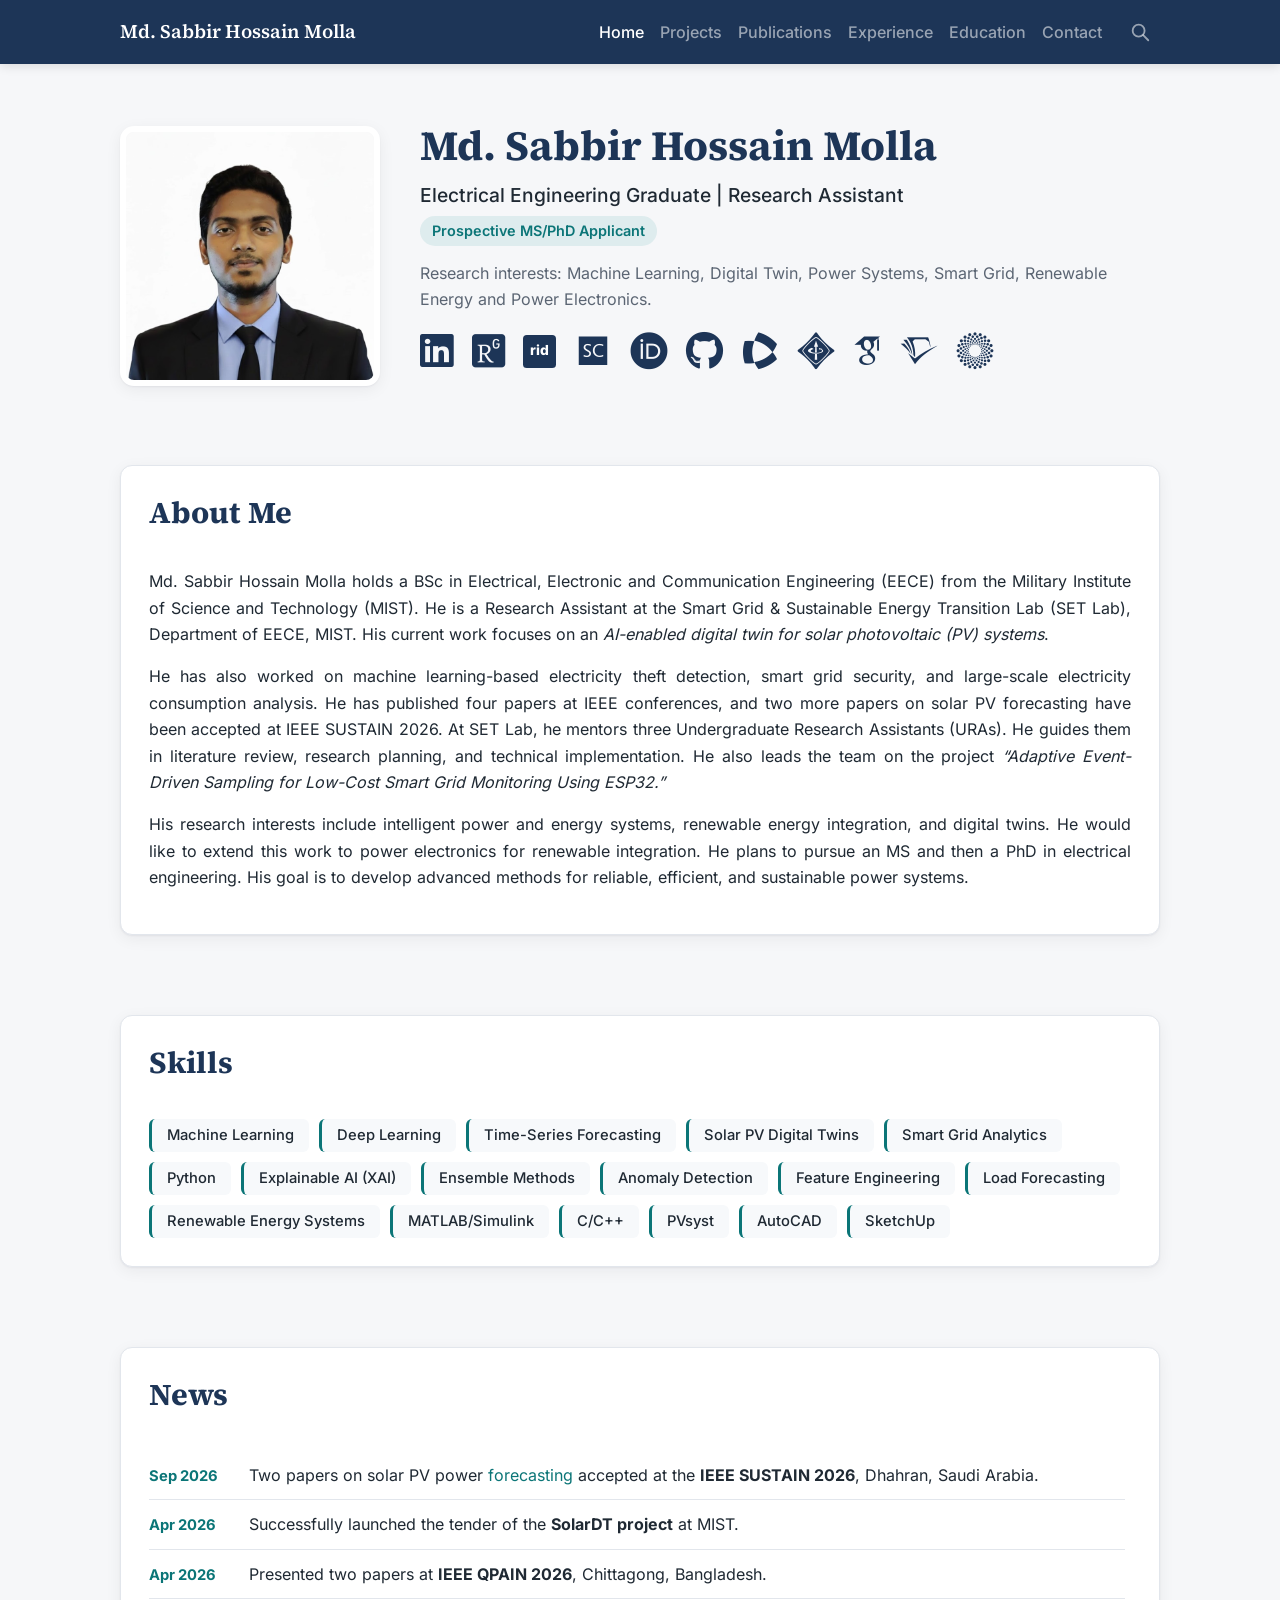
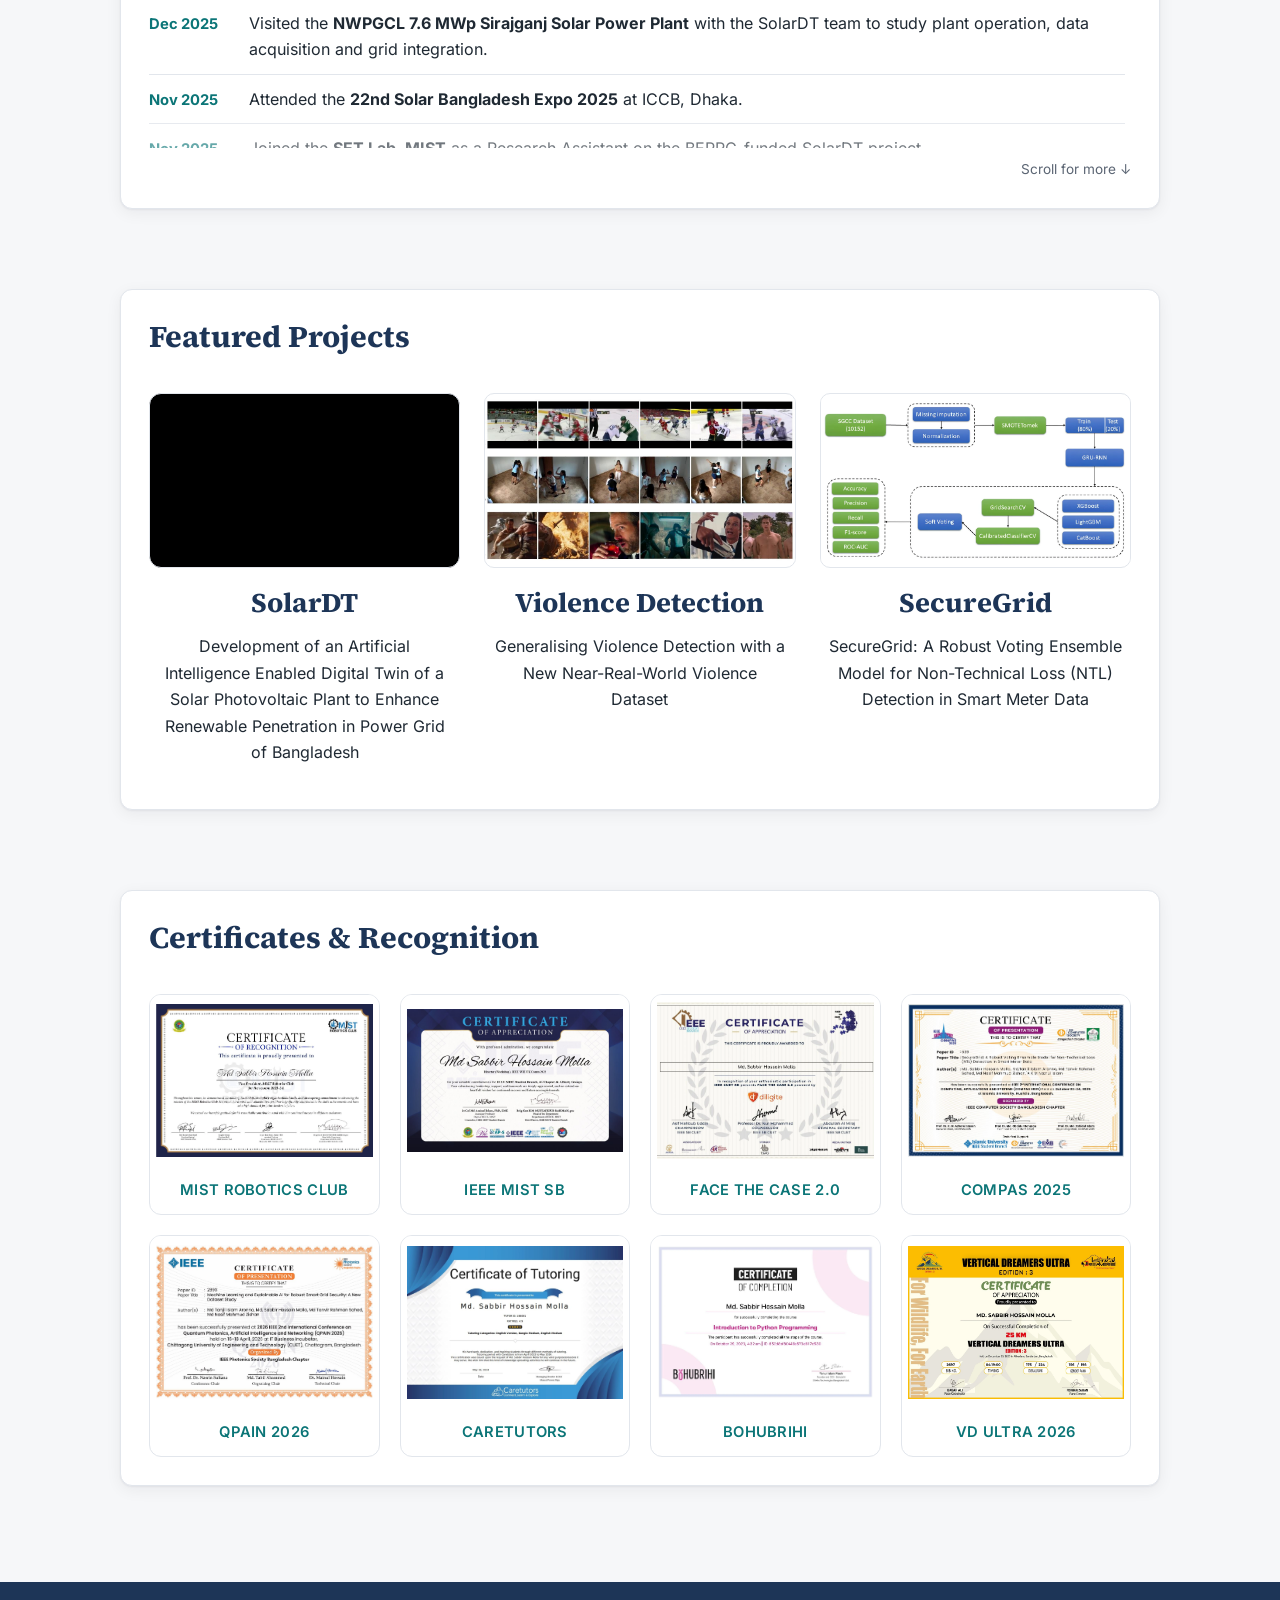
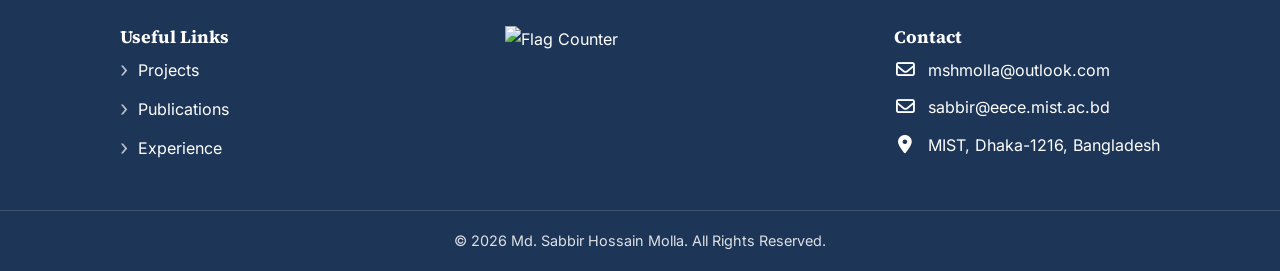
==== commit 328d215c: "Add files via upload" ====
--- a/index.html
+++ b/index.html
@@ -15,19 +15,8 @@
     function gtag(){dataLayer.push(arguments);}
     gtag('js', new Date());
 
-    // Don't count the site owner's own visits: open any page once with ?notrack
-    // at the end of the address (e.g. mshmolla.github.io/?notrack) on each of your
-    // browsers/phones. To count that browser again, open a page with ?track.
-    try {
-      var gaParams = new URLSearchParams(window.location.search);
-      if (gaParams.has('notrack')) localStorage.setItem('ga-optout', '1');
-      if (gaParams.has('track')) localStorage.removeItem('ga-optout');
-      if (localStorage.getItem('ga-optout') === '1') window['ga-disable-G-E8W0ZV9MJ1'] = true;
-    } catch (e) {}
-
     gtag('config', 'G-E8W0ZV9MJ1');
     window.addEventListener('load', function () {
-      if (window['ga-disable-G-E8W0ZV9MJ1']) return;   // owner's own browser: don't even load it
       setTimeout(function () {
         var ga = document.createElement('script');
         ga.async = true;
@@ -74,7 +63,7 @@
   <!-- Load the small icon fonts early so icons appear with the page -->
   <!-- The site's design (colours, layout) -->
   <!-- STYLES copied from css/style.css (edit those files, then ask to re-copy). Built into the page so it shows immediately. -->
-  <style>:root{--color-primary: #1d3557;--color-accent: #0b7577;--color-bg: #f6f7f9;--color-surface: #ffffff;--color-text: #1f2933;--color-muted: #5b6573;--color-border: #e2e6ec;--color-brand: #1d3557;--color-on-primary: #ffffff;--color-tint: #e6f4f4;--color-soft: #f7f9fb;--color-input-border: #b8c0ca;color-scheme: light dark;--font-heading: "Source Serif 4","Source Serif 4 Fallback",Georgia,"Times New Roman",serif;--font-body: "Inter","Inter Fallback","Segoe UI",Roboto,Arial,sans-serif;--page-width: 1080px;--radius: 12px;--shadow: 0 1px 2px rgba(16,24,40,.05),0 4px 16px rgba(16,24,40,.06)}@font-face{font-family: "Inter";font-style: normal;font-weight: 100 900;font-display: swap;src: url(/fonts/inter-latin-wght-normal.woff2) format("woff2-variations"),url(/fonts/inter-latin-wght-normal.woff2) format("woff2");unicode-range: U+0000-00FF,U+0131,U+0152-0153,U+02BB-02BC,U+02C6,U+02DA,U+02DC,U+0304,U+0308,U+0329,U+2000-206F,U+20AC,U+2122,U+2191,U+2193,U+2212,U+2215,U+FEFF,U+FFFD}@font-face{font-family: "Inter";font-style: normal;font-weight: 100 900;font-display: swap;src: url(/fonts/inter-latin-ext-wght-normal.woff2) format("woff2-variations"),url(/fonts/inter-latin-ext-wght-normal.woff2) format("woff2");unicode-range: U+0100-02BA,U+02BD-02C5,U+02C7-02CC,U+02CE-02D7,U+02DD-02FF,U+0304,U+0308,U+0329,U+1D00-1DBF,U+1E00-1E9F,U+1EF2-1EFF,U+2020,U+20A0-20AB,U+20AD-20C0,U+2113,U+2C60-2C7F,U+A720-A7FF}@font-face{font-family: "Source Serif 4";font-style: normal;font-weight: 200 900;font-display: swap;src: url(/fonts/source-serif-4-latin-wght-normal.woff2) format("woff2-variations"),url(/fonts/source-serif-4-latin-wght-normal.woff2) format("woff2");unicode-range: U+0000-00FF,U+0131,U+0152-0153,U+02BB-02BC,U+02C6,U+02DA,U+02DC,U+0304,U+0308,U+0329,U+2000-206F,U+20AC,U+2122,U+2191,U+2193,U+2212,U+2215,U+FEFF,U+FFFD}@font-face{font-family: "Source Serif 4";font-style: normal;font-weight: 200 900;font-display: swap;src: url(/fonts/source-serif-4-latin-ext-wght-normal.woff2) format("woff2-variations"),url(/fonts/source-serif-4-latin-ext-wght-normal.woff2) format("woff2");unicode-range: U+0100-02BA,U+02BD-02C5,U+02C7-02CC,U+02CE-02D7,U+02DD-02FF,U+0304,U+0308,U+0329,U+1D00-1DBF,U+1E00-1E9F,U+1EF2-1EFF,U+2020,U+20A0-20AB,U+20AD-20C0,U+2113,U+2C60-2C7F,U+A720-A7FF}@font-face{font-family: "Inter Fallback";font-weight: 400;src: local("Arial"),local("ArialMT"),local("Liberation Sans"),local("Helvetica");size-adjust: 107.09%;ascent-override: 90.46%;descent-override: 22.52%;line-gap-override: 0%}@font-face{font-family: "Inter Fallback";font-weight: 700;src: local("Arial Bold"),local("Arial-BoldMT"),local("Liberation Sans Bold"),local("Helvetica Bold");size-adjust: 107.09%;ascent-override: 90.46%;descent-override: 22.52%;line-gap-override: 0%}@font-face{font-family: "Source Serif 4 Fallback";font-weight: 400;src: local("Times New Roman"),local("Liberation Serif"),local("Times");size-adjust: 113.26%;ascent-override: 91.47%;descent-override: 29.58%;line-gap-override: 0%}@font-face{font-family: "Source Serif 4 Fallback";font-weight: 700;src: local("Times New Roman Bold"),local("TimesNewRomanPS-BoldMT"),local("Liberation Serif Bold"),local("Times Bold");size-adjust: 113.26%;ascent-override: 91.47%;descent-override: 29.58%;line-gap-override: 0%}*,*::before,*::after{box-sizing: border-box}html{scroll-behavior: smooth}body{margin: 0;font-family: var(--font-body);font-size: 16px;line-height: 1.65;color: var(--color-text);background: var(--color-bg)}img{max-width: 100%;height: auto;display: block}a{color: var(--color-accent);text-decoration: none}a:hover{text-decoration: underline}h1,h2,h3{font-family: var(--font-heading);color: var(--color-primary);line-height: 1.25;margin: 0 0 .5em}h1{font-size: clamp(2rem,4vw,2.6rem)}h2{font-size: clamp(1.5rem,3vw,1.9rem)}h3{font-size: 1.25rem}p{margin: 0 0 1em}.container{width: 100%;max-width: var(--page-width);margin: 0 auto;padding: 0 20px}.section{padding: 48px 0 8px}.section-title{position: relative;padding-bottom: .4em;margin-bottom: 1.2em}.section-title::after{content: "";position: absolute;left: 0;bottom: 0;width: 56px;height: 3px;border-radius: 2px;background: var(--color-accent)}.site-header{position: sticky;top: 0;z-index: 100;background: var(--color-brand);box-shadow: 0 2px 10px rgba(0,0,0,.12)}.site-header .container{display: flex;align-items: center;justify-content: space-between;min-height: 64px}.site-name{font-family: var(--font-heading);font-size: 1.2rem;font-weight: 600;color: #fff}.site-name:hover{text-decoration: none;opacity: .9}.nav-links{display: flex;gap: 4px;list-style: none;margin: 0;padding: 0}.nav-links a{display: block;padding: 8px 14px;color: rgba(255,255,255,.55);font-weight: 500;transition: color .15s}.nav-links a:hover{color: rgba(255,255,255,.85);text-decoration: none}.nav-links a.active{color: #fff}@media (min-width: 1021px){.nav-links a{padding: 8px 6px}}.menu-toggle{display: none;background: none;border: 0;color: #fff;font-size: 1.6rem;line-height: 1;padding: 6px 10px;cursor: pointer}.btn{display: inline-flex;align-items: center;gap: 6px;padding: 9px 18px;border-radius: 999px;font-weight: 600;font-size: .95rem;border: 2px solid var(--color-primary);background: var(--color-primary);color: var(--color-on-primary);transition: background .15s,color .15s}.btn:hover{background: transparent;color: var(--color-primary);text-decoration: none}.btn-outline{background: transparent;color: var(--color-primary)}.btn-outline:hover{background: var(--color-primary);color: var(--color-on-primary)}.card{background: var(--color-surface);border: 1px solid var(--color-border);border-radius: var(--radius);box-shadow: var(--shadow);padding: 28px;margin-bottom: 24px}.grid-3{display: grid;gap: 24px;grid-template-columns: repeat(auto-fill,minmax(min(280px,100%),1fr))}.grid-4{display: grid;gap: 20px;grid-template-columns: repeat(auto-fill,minmax(220px,1fr))}.hero{display: grid;grid-template-columns: 260px 1fr;gap: 40px;align-items: center;padding: 56px 0 24px}.hero-photo{width: 260px;aspect-ratio: 1 / 1;object-fit: cover;border-radius: 14px;border: 6px solid var(--color-surface);box-shadow: var(--shadow);background: var(--color-border)}.hero h1{margin-bottom: .2em}.hero-title{font-size: 1.2rem;font-weight: 500;margin-bottom: .2em}.hero-status{display: inline-block;padding: 3px 12px;border-radius: 999px;background: rgba(15,139,141,.1);color: var(--color-accent);font-weight: 600;font-size: .9rem;margin-bottom: 1em}.hero-interests{color: var(--color-muted)}.hero .social-icons{margin: 1.2em 0 1.4em}.hero .hero-icons{gap: 18px;align-items: center}.hero .hero-icons a{width: auto;height: auto;background: none;border-radius: 0;color: var(--color-primary);font-size: 2.4rem}.hero .hero-icons a:hover{background: none;color: var(--color-accent)}.hero .hero-icons .rid-icon{display: inline-flex;align-items: center;justify-content: center;width: .86em;height: .86em;border-radius: .1em;background: currentColor;font-size: 1em}.hero .hero-icons .rid-icon span{color: var(--color-surface);font-weight: 800;font-size: .36em;line-height: 1;font-family: var(--font-body);letter-spacing: .01em;padding-bottom: .08em}.project-card{display: flex;flex-direction: column;text-align: center}.project-media{width: 100%;aspect-ratio: 16 / 9;border-radius: 10px;margin-bottom: 0 !important;box-shadow: var(--shadow)}.project-card .project-img{object-fit: contain;background: #fff}.project-card .project-body{padding: 18px 8px 0}.project-card h3{font-size: 1.7rem;margin-bottom: .5em}.project-card h3 a{color: var(--color-primary)}.project-card p{text-align: center !important;color: var(--color-text)}.project-card p a{color: inherit}.video-wrapper{position: relative;aspect-ratio: 16 / 9;border-radius: var(--radius);overflow: hidden;box-shadow: var(--shadow);margin-bottom: 28px;background: #000}.video-wrapper iframe{position: absolute;inset: 0;width: 100%;height: 100%;border: 0}.award-card{background: var(--color-surface);border: 1px solid var(--color-border);border-radius: var(--radius);box-shadow: var(--shadow);overflow: hidden;text-align: center}.award-card .award-img{width: 100%;aspect-ratio: 4 / 3;object-fit: contain;padding: 6px;background: #fff;transition: transform .2s}.award-card a:hover .award-img{transform: scale(1.03)}.award-card .award-name{display: block;padding: 12px;font-weight: 600;font-size: .92rem;letter-spacing: .02em}.page-header{padding: 56px 0 8px}.item-title{font-size: 1.3rem}.item-title a{color: var(--color-primary)}.item-title a:hover{color: var(--color-accent)}.meta{display: flex;flex-wrap: wrap;gap: 6px 22px;color: var(--color-muted);margin-bottom: 1em}.meta strong{color: var(--color-text)}.banner-img{width: 100%;border-radius: var(--radius);margin: 8px 0 24px;background: var(--color-border)}.entry{display: grid;grid-template-columns: 96px 1fr;gap: 24px;align-items: center}.entry-logo{width: 96px;height: 96px;object-fit: contain;border-radius: 10px;background: #fff;border: 1px solid var(--color-border);padding: 6px}.entry-role{font-weight: 700;color: var(--color-accent);margin-bottom: .15em}.entry h3{margin-bottom: .2em}.entry h3 a{color: var(--color-primary)}.entry h3 a:hover{color: var(--color-accent)}.entry-date{color: var(--color-muted);font-size: .95rem}.site-footer{margin-top: 64px;background: var(--color-brand);color: rgba(255,255,255,.85);padding: 44px 0 0}.site-footer h3{color: #fff;font-size: 1.1rem}.site-footer a{color: #fff}.footer-grid{display: grid;gap: 32px;grid-template-columns: repeat(3,1fr)}.social-icons{display: flex;flex-wrap: wrap;gap: 12px;list-style: none;margin: 0;padding: 0}.social-icons a{display: flex;align-items: center;justify-content: center;color: #fff;font-size: 2.6rem;line-height: 1;transition: color .15s,transform .15s}.social-icons a:hover{color: var(--color-accent);transform: translateY(-2px);text-decoration: none}.footer-gap{margin-top: 1.6em}.footer-counter{display: flex;justify-content: center;align-items: flex-start}.footer-counter img{display: inline-block;max-width: 100%}.footer-counter img{min-height: 119px}@media (min-width: 761px){.footer-grid{display: flex;justify-content: space-between;align-items: flex-start}}.footer-links{list-style: none;margin: 0;padding: 0}.footer-links li{margin-bottom: .7em}.footer-links a{display: inline-flex;align-items: center;gap: 10px}.footer-links a::before{content: "\203A";font-size: 1.35em;line-height: 1;color: rgba(255,255,255,.7)}.footer-links a:hover::before{color: #fff}.contact-list{list-style: none;margin: 0;padding: 0}.contact-list li{display: flex;align-items: center;gap: 12px;margin-bottom: .7em}.contact-list li i{width: 1.2em;font-size: 1.15rem;text-align: center;color: #fff}.copyright{margin-top: 36px;padding: 18px 0;border-top: 1px solid rgba(255,255,255,.15);text-align: center;font-size: .9rem}@media (max-width: 760px){.menu-toggle{display: block}.nav-links{display: none;position: absolute;top: 64px;left: 0;right: 0;flex-direction: column;background: var(--color-brand);padding: 8px 12px 14px;box-shadow: 0 8px 16px rgba(0,0,0,.15)}.nav-links.open{display: flex}.hero{grid-template-columns: 1fr;text-align: center;gap: 20px;padding-top: 36px}.hero-photo{width: 190px;margin: 0 auto}.hero .social-icons{justify-content: center}.card{padding: 20px}.entry{grid-template-columns: 64px 1fr;gap: 16px}.entry-logo{width: 64px;height: 64px}.footer-grid{grid-template-columns: 1fr}.grid-4{grid-template-columns: repeat(2,1fr);gap: 12px}.award-card .award-name{font-size: .8rem;padding: 10px 6px}}.img-missing{display: flex;align-items: center;justify-content: center;text-align: center;padding: 10px;background: repeating-linear-gradient(45deg,#eef1f5,#eef1f5 10px,#e6eaf0 10px,#e6eaf0 20px);color: var(--color-muted);font-size: .8rem;font-family: monospace;word-break: break-all}.img-missing.banner-img{height: 220px}.img-missing.entry-logo{font-size: .6rem}.card>p{text-align: justify;hyphens: auto}.card[id]{scroll-margin-top: 90px}.card:target{animation: target-flash 2s ease-out}@keyframes target-flash{0%{box-shadow: 0 0 0 4px var(--color-accent)}100%{box-shadow: var(--shadow)}}.page-header + .section{padding-top: 12px}.page-header{text-align: center;padding-bottom: 0}.page-header h1{padding-bottom: .45em;border-bottom: 1px solid var(--color-border)}.filter-bar{margin: 24px 0 8px}.filter-bar label{display: block;margin-bottom: 8px;color: var(--color-text)}.filter-bar select{width: 100%;padding: 12px 14px;font: inherit;color: var(--color-text);background: var(--color-surface);border: 1px solid var(--color-border);border-radius: 8px;cursor: pointer}.filter-bar select:focus{outline: 2px solid var(--color-accent);outline-offset: 1px}[hidden]{display: none !important}.section-title{padding-bottom: 0}.section-title::after{display: none}@media (min-width: 761px) and (max-width: 1020px){.menu-toggle{display: block}.nav-links{display: none;position: absolute;top: 100%;left: 0;right: 0;flex-direction: column;background: var(--color-brand);padding: 8px 12px 14px;box-shadow: 0 8px 16px rgba(0,0,0,.15)}.nav-links.open{display: flex}}.authors{margin: 0 0 .35em;color: var(--color-text)}.venue{margin: 0 0 .7em;color: var(--color-muted)}.venue strong{color: var(--color-text)}.news-scroll{position: relative;max-height: 460px;overflow-y: auto;padding-right: 6px;scrollbar-width: thin;scrollbar-color: var(--color-accent) transparent;-webkit-mask-image: linear-gradient(to bottom,#000 calc(100% - 44px),rgba(0,0,0,.6));mask-image: linear-gradient(to bottom,#000 calc(100% - 44px),rgba(0,0,0,.6))}.news-scroll.at-end{-webkit-mask-image: none;mask-image: none}.news-scroll::-webkit-scrollbar{width: 6px}.news-scroll::-webkit-scrollbar-thumb{background: var(--color-accent);border-radius: 3px}.news-scroll:focus-visible{outline: 2px solid var(--color-accent);outline-offset: 4px}.news-list{list-style: none;margin: 0;padding: 0}.news-list li{display: flex;gap: 18px;padding: 11px 0;border-bottom: 1px solid var(--color-border);align-items: baseline}.news-list li:last-child{border-bottom: 0}.news-date{flex: 0 0 82px;font-weight: 700;color: var(--color-accent);font-size: .92rem;white-space: nowrap}.news-text{flex: 1}.card>p.news-hint{margin: 10px 0 0;text-align: right;font-size: .85rem;color: var(--color-muted);text-align: right}.news-hint.hidden{visibility: hidden}@media (max-width: 760px){.news-list li{flex-direction: column;gap: 2px}.news-date{flex-basis: auto}}.card .grid-3 .project-media{box-shadow: none;border: 1px solid var(--color-border)}.card .award-card{box-shadow: none}.card>p.authors,.card>p.venue{text-align: left;hyphens: manual}.entry h2.entry-name{font-size: 1.25rem;margin-bottom: .2em}.entry h2.entry-name a{color: var(--color-primary)}.entry h2.entry-name a:hover{color: var(--color-accent)}@media (prefers-color-scheme: dark){:root{--color-primary: #a9c7ee;--color-accent: #45c4c6;--color-bg: #0e1520;--color-surface: #162131;--color-text: #dde3ea;--color-muted: #9ba6b4;--color-border: #283547;--color-on-primary: #0e1520;--color-tint: rgba(69,196,198,.16);--color-soft: #1c2939;--color-input-border: #3b4a5c;--color-primary-hover: #c4d9f4;--color-warn-bg: rgba(183,129,38,.18);--color-mark: rgba(255,214,10,.30);--shadow: 0 1px 2px rgba(0,0,0,.45),0 4px 16px rgba(0,0,0,.35)}.entry-logo,.award-card .award-img{border-color: var(--color-border)}}html{scroll-behavior: smooth}picture{display: contents}picture>source{display: none}img.is-loading{opacity: 0}img.fade-in{transition: opacity .45s ease}@media (prefers-reduced-motion: reduce){html{scroll-behavior: auto}*,*::before,*::after{animation-duration: .01ms !important;animation-iteration-count: 1 !important;transition-duration: .01ms !important}img.is-loading{opacity: 1}}@media print{:root{--color-primary: #1d3557;--color-accent: #0b7577;--color-bg: #fff;--color-surface: #fff;--color-text: #000;--color-muted: #444;--color-border: #ccc}body{background: #fff;font-size: 11pt}.site-header,.site-footer,.menu-toggle,.site-search-trigger,.filter-bar,.pub-actions,.news-hint,.video-wrapper,.footer-counter,.btn,.contact-form,.contact-map{display: none !important}.card{box-shadow: none !important;border: 1px solid #ccc;break-inside: avoid;padding: 14px 18px;margin-bottom: 12px}.news-scroll{max-height: none !important;overflow: visible !important;-webkit-mask-image: none !important;mask-image: none !important}.pub-panel[hidden]{display: none !important}a{color: inherit;text-decoration: none}img{break-inside: avoid}img.is-loading{opacity: 1 !important}.container{max-width: none;padding: 0}}.skill-cloud{list-style: none;padding: 0;margin: 0;display: flex;flex-wrap: wrap;gap: 10px}.skill-cloud li{padding: 7px 15px;background: var(--color-soft);border-left: 3px solid var(--color-accent);border-radius: 6px;color: var(--color-text);font-size: .92rem;font-weight: 500;line-height: 1.3}@media (max-width: 600px){.skill-cloud{gap: 7px}.skill-cloud li{font-size: .8rem;padding: 5px 11px}}@font-face{font-family:"Font Awesome 6 Brands";font-style:normal;font-weight:400;font-display:block;src:url([data-uri]) format("woff2")}@font-face{font-family:"Font Awesome 6 Free";font-style:normal;font-weight:400;font-display:block;src:url([data-uri]) format("woff2")}@font-face{font-family:"Font Awesome 6 Free";font-style:normal;font-weight:900;font-display:block;src:url([data-uri]) format("woff2")}@font-face{font-family:"Academicons";font-style:normal;font-weight:400;font-display:block;src:url([data-uri]) format("woff2")}.fa{font-family:var(--fa-style-family,"Font Awesome 6 Free");font-weight:var(--fa-style,900)}.fa,.fa-brands,.fa-classic,.fa-regular,.fa-sharp,.fa-solid,.fab,.far,.fas{-moz-osx-font-smoothing:grayscale;-webkit-font-smoothing:antialiased;display:var(--fa-display,inline-block);font-style:normal;font-variant:normal;line-height:1;text-rendering:auto}.fa-classic,.fa-regular,.fa-solid,.far,.fas{font-family:"Font Awesome 6 Free"}.fa-brands,.fab{font-family:"Font Awesome 6 Brands"}.fa-1x{font-size:1em}.fa-2x{font-size:2em}.fa-3x{font-size:3em}.fa-4x{font-size:4em}.fa-5x{font-size:5em}.fa-6x{font-size:6em}.fa-7x{font-size:7em}.fa-8x{font-size:8em}.fa-9x{font-size:9em}.fa-10x{font-size:10em}.fa-2xs{font-size:.625em;line-height:.1em;vertical-align:.225em}.fa-xs{font-size:.75em;line-height:.08333em;vertical-align:.125em}.fa-sm{font-size:.875em;line-height:.07143em;vertical-align:.05357em}.fa-lg{font-size:1.25em;line-height:.05em;vertical-align:-.075em}.fa-xl{font-size:1.5em;line-height:.04167em;vertical-align:-.125em}.fa-2xl{font-size:2em;line-height:.03125em;vertical-align:-.1875em}.fa-fw{text-align:center;width:1.25em}.fa-ul{list-style-type:none;margin-left:var(--fa-li-margin,2.5em);padding-left:0}.fa-ul>li{position:relative}.fa-li{left:calc(var(--fa-li-width,2em)*-1);position:absolute;text-align:center;width:var(--fa-li-width,2em);line-height:inherit}.fa-border{border-radius:var(--fa-border-radius,.1em);border:var(--fa-border-width,.08em) var(--fa-border-style,solid) var(--fa-border-color,#eee);padding:var(--fa-border-padding,.2em .25em .15em)}.fa-pull-left{float:left;margin-right:var(--fa-pull-margin,.3em)}.fa-pull-right{float:right;margin-left:var(--fa-pull-margin,.3em)}.fa-beat{-webkit-animation-name:fa-beat;animation-name:fa-beat;-webkit-animation-delay:var(--fa-animation-delay,0s);animation-delay:var(--fa-animation-delay,0s);-webkit-animation-direction:var(--fa-animation-direction,normal);animation-direction:var(--fa-animation-direction,normal);-webkit-animation-duration:var(--fa-animation-duration,1s);animation-duration:var(--fa-animation-duration,1s);-webkit-animation-iteration-count:var(--fa-animation-iteration-count,infinite);animation-iteration-count:var(--fa-animation-iteration-count,infinite);-webkit-animation-timing-function:var(--fa-animation-timing,ease-in-out);animation-timing-function:var(--fa-animation-timing,ease-in-out)}.fa-bounce{-webkit-animation-name:fa-bounce;animation-name:fa-bounce;-webkit-animation-delay:var(--fa-animation-delay,0s);animation-delay:var(--fa-animation-delay,0s);-webkit-animation-direction:var(--fa-animation-direction,normal);animation-direction:var(--fa-animation-direction,normal);-webkit-animation-duration:var(--fa-animation-duration,1s);animation-duration:var(--fa-animation-duration,1s);-webkit-animation-iteration-count:var(--fa-animation-iteration-count,infinite);animation-iteration-count:var(--fa-animation-iteration-count,infinite);-webkit-animation-timing-function:var(--fa-animation-timing,cubic-bezier(.28,.84,.42,1));animation-timing-function:var(--fa-animation-timing,cubic-bezier(.28,.84,.42,1))}.fa-fade{-webkit-animation-name:fa-fade;animation-name:fa-fade;-webkit-animation-iteration-count:var(--fa-animation-iteration-count,infinite);animation-iteration-count:var(--fa-animation-iteration-count,infinite);-webkit-animation-timing-function:var(--fa-animation-timing,cubic-bezier(.4,0,.6,1));animation-timing-function:var(--fa-animation-timing,cubic-bezier(.4,0,.6,1))}.fa-beat-fade,.fa-fade{-webkit-animation-delay:var(--fa-animation-delay,0s);animation-delay:var(--fa-animation-delay,0s);-webkit-animation-direction:var(--fa-animation-direction,normal);animation-direction:var(--fa-animation-direction,normal);-webkit-animation-duration:var(--fa-animation-duration,1s);animation-duration:var(--fa-animation-duration,1s)}.fa-beat-fade{-webkit-animation-name:fa-beat-fade;animation-name:fa-beat-fade;-webkit-animation-iteration-count:var(--fa-animation-iteration-count,infinite);animation-iteration-count:var(--fa-animation-iteration-count,infinite);-webkit-animation-timing-function:var(--fa-animation-timing,cubic-bezier(.4,0,.6,1));animation-timing-function:var(--fa-animation-timing,cubic-bezier(.4,0,.6,1))}.fa-flip{-webkit-animation-name:fa-flip;animation-name:fa-flip;-webkit-animation-delay:var(--fa-animation-delay,0s);animation-delay:var(--fa-animation-delay,0s);-webkit-animation-direction:var(--fa-animation-direction,normal);animation-direction:var(--fa-animation-direction,normal);-webkit-animation-duration:var(--fa-animation-duration,1s);animation-duration:var(--fa-animation-duration,1s);-webkit-animation-iteration-count:var(--fa-animation-iteration-count,infinite);animation-iteration-count:var(--fa-animation-iteration-count,infinite);-webkit-animation-timing-function:var(--fa-animation-timing,ease-in-out);animation-timing-function:var(--fa-animation-timing,ease-in-out)}.fa-shake{-webkit-animation-name:fa-shake;animation-name:fa-shake;-webkit-animation-duration:var(--fa-animation-duration,1s);animation-duration:var(--fa-animation-duration,1s);-webkit-animation-iteration-count:var(--fa-animation-iteration-count,infinite);animation-iteration-count:var(--fa-animation-iteration-count,infinite);-webkit-animation-timing-function:var(--fa-animation-timing,linear);animation-timing-function:var(--fa-animation-timing,linear)}.fa-shake,.fa-spin{-webkit-animation-delay:var(--fa-animation-delay,0s);animation-delay:var(--fa-animation-delay,0s);-webkit-animation-direction:var(--fa-animation-direction,normal);animation-direction:var(--fa-animation-direction,normal)}.fa-spin{-webkit-animation-name:fa-spin;animation-name:fa-spin;-webkit-animation-duration:var(--fa-animation-duration,2s);animation-duration:var(--fa-animation-duration,2s);-webkit-animation-iteration-count:var(--fa-animation-iteration-count,infinite);animation-iteration-count:var(--fa-animation-iteration-count,infinite);-webkit-animation-timing-function:var(--fa-animation-timing,linear);animation-timing-function:var(--fa-animation-timing,linear)}.fa-spin-reverse{--fa-animation-direction:reverse}.fa-pulse,.fa-spin-pulse{-webkit-animation-name:fa-spin;animation-name:fa-spin;-webkit-animation-direction:var(--fa-animation-direction,normal);animation-direction:var(--fa-animation-direction,normal);-webkit-animation-duration:var(--fa-animation-duration,1s);animation-duration:var(--fa-animation-duration,1s);-webkit-animation-iteration-count:var(--fa-animation-iteration-count,infinite);animation-iteration-count:var(--fa-animation-iteration-count,infinite);-webkit-animation-timing-function:var(--fa-animation-timing,steps(8));animation-timing-function:var(--fa-animation-timing,steps(8))}@media (prefers-reduced-motion:reduce){.fa-beat,.fa-beat-fade,.fa-bounce,.fa-fade,.fa-flip,.fa-pulse,.fa-shake,.fa-spin,.fa-spin-pulse{-webkit-animation-delay:-1ms;animation-delay:-1ms;-webkit-animation-duration:1ms;animation-duration:1ms;-webkit-animation-iteration-count:1;animation-iteration-count:1;-webkit-transition-delay:0s;transition-delay:0s;-webkit-transition-duration:0s;transition-duration:0s}}@-webkit-keyframes fa-beat{0%,90%{-webkit-transform:scale(1);transform:scale(1)}45%{-webkit-transform:scale(var(--fa-beat-scale,1.25));transform:scale(var(--fa-beat-scale,1.25))}}@keyframes fa-beat{0%,90%{-webkit-transform:scale(1);transform:scale(1)}45%{-webkit-transform:scale(var(--fa-beat-scale,1.25));transform:scale(var(--fa-beat-scale,1.25))}}@-webkit-keyframes fa-bounce{0%{-webkit-transform:scale(1) translateY(0);transform:scale(1) translateY(0)}10%{-webkit-transform:scale(var(--fa-bounce-start-scale-x,1.1),var(--fa-bounce-start-scale-y,.9)) translateY(0);transform:scale(var(--fa-bounce-start-scale-x,1.1),var(--fa-bounce-start-scale-y,.9)) translateY(0)}30%{-webkit-transform:scale(var(--fa-bounce-jump-scale-x,.9),var(--fa-bounce-jump-scale-y,1.1)) translateY(var(--fa-bounce-height,-.5em));transform:scale(var(--fa-bounce-jump-scale-x,.9),var(--fa-bounce-jump-scale-y,1.1)) translateY(var(--fa-bounce-height,-.5em))}50%{-webkit-transform:scale(var(--fa-bounce-land-scale-x,1.05),var(--fa-bounce-land-scale-y,.95)) translateY(0);transform:scale(var(--fa-bounce-land-scale-x,1.05),var(--fa-bounce-land-scale-y,.95)) translateY(0)}57%{-webkit-transform:scale(1) translateY(var(--fa-bounce-rebound,-.125em));transform:scale(1) translateY(var(--fa-bounce-rebound,-.125em))}64%{-webkit-transform:scale(1) translateY(0);transform:scale(1) translateY(0)}to{-webkit-transform:scale(1) translateY(0);transform:scale(1) translateY(0)}}@keyframes fa-bounce{0%{-webkit-transform:scale(1) translateY(0);transform:scale(1) translateY(0)}10%{-webkit-transform:scale(var(--fa-bounce-start-scale-x,1.1),var(--fa-bounce-start-scale-y,.9)) translateY(0);transform:scale(var(--fa-bounce-start-scale-x,1.1),var(--fa-bounce-start-scale-y,.9)) translateY(0)}30%{-webkit-transform:scale(var(--fa-bounce-jump-scale-x,.9),var(--fa-bounce-jump-scale-y,1.1)) translateY(var(--fa-bounce-height,-.5em));transform:scale(var(--fa-bounce-jump-scale-x,.9),var(--fa-bounce-jump-scale-y,1.1)) translateY(var(--fa-bounce-height,-.5em))}50%{-webkit-transform:scale(var(--fa-bounce-land-scale-x,1.05),var(--fa-bounce-land-scale-y,.95)) translateY(0);transform:scale(var(--fa-bounce-land-scale-x,1.05),var(--fa-bounce-land-scale-y,.95)) translateY(0)}57%{-webkit-transform:scale(1) translateY(var(--fa-bounce-rebound,-.125em));transform:scale(1) translateY(var(--fa-bounce-rebound,-.125em))}64%{-webkit-transform:scale(1) translateY(0);transform:scale(1) translateY(0)}to{-webkit-transform:scale(1) translateY(0);transform:scale(1) translateY(0)}}@-webkit-keyframes fa-fade{50%{opacity:var(--fa-fade-opacity,.4)}}@keyframes fa-fade{50%{opacity:var(--fa-fade-opacity,.4)}}@-webkit-keyframes fa-beat-fade{0%,to{opacity:var(--fa-beat-fade-opacity,.4);-webkit-transform:scale(1);transform:scale(1)}50%{opacity:1;-webkit-transform:scale(var(--fa-beat-fade-scale,1.125));transform:scale(var(--fa-beat-fade-scale,1.125))}}@keyframes fa-beat-fade{0%,to{opacity:var(--fa-beat-fade-opacity,.4);-webkit-transform:scale(1);transform:scale(1)}50%{opacity:1;-webkit-transform:scale(var(--fa-beat-fade-scale,1.125));transform:scale(var(--fa-beat-fade-scale,1.125))}}@-webkit-keyframes fa-flip{50%{-webkit-transform:rotate3d(var(--fa-flip-x,0),var(--fa-flip-y,1),var(--fa-flip-z,0),var(--fa-flip-angle,-180deg));transform:rotate3d(var(--fa-flip-x,0),var(--fa-flip-y,1),var(--fa-flip-z,0),var(--fa-flip-angle,-180deg))}}@keyframes fa-flip{50%{-webkit-transform:rotate3d(var(--fa-flip-x,0),var(--fa-flip-y,1),var(--fa-flip-z,0),var(--fa-flip-angle,-180deg));transform:rotate3d(var(--fa-flip-x,0),var(--fa-flip-y,1),var(--fa-flip-z,0),var(--fa-flip-angle,-180deg))}}@-webkit-keyframes fa-shake{0%{-webkit-transform:rotate(-15deg);transform:rotate(-15deg)}4%{-webkit-transform:rotate(15deg);transform:rotate(15deg)}8%,24%{-webkit-transform:rotate(-18deg);transform:rotate(-18deg)}12%,28%{-webkit-transform:rotate(18deg);transform:rotate(18deg)}16%{-webkit-transform:rotate(-22deg);transform:rotate(-22deg)}20%{-webkit-transform:rotate(22deg);transform:rotate(22deg)}32%{-webkit-transform:rotate(-12deg);transform:rotate(-12deg)}36%{-webkit-transform:rotate(12deg);transform:rotate(12deg)}40%,to{-webkit-transform:rotate(0deg);transform:rotate(0deg)}}@keyframes fa-shake{0%{-webkit-transform:rotate(-15deg);transform:rotate(-15deg)}4%{-webkit-transform:rotate(15deg);transform:rotate(15deg)}8%,24%{-webkit-transform:rotate(-18deg);transform:rotate(-18deg)}12%,28%{-webkit-transform:rotate(18deg);transform:rotate(18deg)}16%{-webkit-transform:rotate(-22deg);transform:rotate(-22deg)}20%{-webkit-transform:rotate(22deg);transform:rotate(22deg)}32%{-webkit-transform:rotate(-12deg);transform:rotate(-12deg)}36%{-webkit-transform:rotate(12deg);transform:rotate(12deg)}40%,to{-webkit-transform:rotate(0deg);transform:rotate(0deg)}}@-webkit-keyframes fa-spin{0%{-webkit-transform:rotate(0deg);transform:rotate(0deg)}to{-webkit-transform:rotate(1turn);transform:rotate(1turn)}}@keyframes fa-spin{0%{-webkit-transform:rotate(0deg);transform:rotate(0deg)}to{-webkit-transform:rotate(1turn);transform:rotate(1turn)}}.fa-rotate-90{-webkit-transform:rotate(90deg);transform:rotate(90deg)}.fa-rotate-180{-webkit-transform:rotate(180deg);transform:rotate(180deg)}.fa-rotate-270{-webkit-transform:rotate(270deg);transform:rotate(270deg)}.fa-flip-horizontal{-webkit-transform:scaleX(-1);transform:scaleX(-1)}.fa-flip-vertical{-webkit-transform:scaleY(-1);transform:scaleY(-1)}.fa-flip-both,.fa-flip-horizontal.fa-flip-vertical{-webkit-transform:scale(-1);transform:scale(-1)}.fa-rotate-by{-webkit-transform:rotate(var(--fa-rotate-angle,none));transform:rotate(var(--fa-rotate-angle,none))}.fa-stack{display:inline-block;height:2em;line-height:2em;position:relative;vertical-align:middle;width:2.5em}.fa-stack-1x,.fa-stack-2x{left:0;position:absolute;text-align:center;width:100%;z-index:var(--fa-stack-z-index,auto)}.fa-stack-1x{line-height:inherit}.fa-stack-2x{font-size:2em}.fa-inverse{color:var(--fa-inverse,#fff)}.fa-file-alt:before,.fa-file-lines:before,.fa-file-text:before{content:"\f15c"}.fa-users:before{content:"\f0c0"}.fa-user:before{content:"\f007"}.fa-globe:before{content:"\f0ac"}.fa-arrow-up-right-from-square:before,.fa-external-link:before{content:"\f08e"}.fa-circle:before{content:"\f111"}.fa-phone:before{content:"\f095"}.fa-quote-right-alt:before,.fa-quote-right:before{content:"\f10e"}.fa-align-left:before{content:"\f036"}.fa-file-pdf:before{content:"\f1c1"}.fa-envelope:before{content:"\f0e0"}.fa-circle-info:before,.fa-info-circle:before{content:"\f05a"}.fa-landmark:before{content:"\f66f"}.fa-flask:before{content:"\f0c3"}.fa-location-dot:before,.fa-map-marker-alt:before{content:"\f3c5"}.fa-list-check:before,.fa-tasks:before{content:"\f0ae"}.fa-copy:before{content:"\f0c5"}.fa-calendar:before{content:"\f133"}.fa-check:before{content:"\f00c"}.fa-database:before{content:"\f1c0"}.fa-sr-only,.fa-sr-only-focusable:not(:focus),.sr-only,.sr-only-focusable:not(:focus){position:absolute;width:1px;height:1px;padding:0;margin:-1px;overflow:hidden;clip:rect(0,0,0,0);white-space:nowrap;border-width:0}:host,:root{--fa-style-family-brands:"Font Awesome 6 Brands";--fa-font-brands:normal 400 1em/1 "Font Awesome 6 Brands"}.fa-brands,.fab{font-weight:400}.fa-linkedin:before{content:"\f08c"}.fa-github:before{content:"\f09b"}:host,:root{--fa-font-regular:normal 400 1em/1 "Font Awesome 6 Free"}.fa-regular,.far{font-weight:400}:host,:root{--fa-style-family-classic:"Font Awesome 6 Free";--fa-font-solid:normal 900 1em/1 "Font Awesome 6 Free"}.fa-solid,.fas{font-weight:900}.ai{font-family: 'Academicons';font-weight: 400;-moz-osx-font-smoothing: grayscale;-webkit-font-smoothing: antialiased;display: inline-block;font-style: normal;font-variant: normal;text-rendering: auto;line-height: 1}.ai-clarivate:before{content: "\e924"}.ai-doi:before{content: "\e97e"}.ai-figshare:before{content: "\e981"}.ai-google-scholar:before{content: "\e9d4"}.ai-ieee:before{content: "\e929"}.ai-orcid:before{content: "\e9d9"}.ai-researchgate:before{content: "\e95e"}.ai-researchgate-square:before{content: "\e99e"}.ai-scopus:before{content: "\e91e"}.ai-semantic-scholar:before{content: "\e96e"}.ai-lg{font-size: 1.33333em;line-height: 0.75em;vertical-align: -.0667em}.ai-xs{font-size: .75em}.ai-sm{font-size: .875em}.ai-1x{font-size: 1em}.ai-2x{font-size: 2em}.ai-3x{font-size: 3em}.ai-4x{font-size: 4em}.ai-5x{font-size: 5em}.ai-6x{font-size: 6em}.ai-7x{font-size: 7em}.ai-8x{font-size: 8em}.ai-9x{font-size: 9em}.ai-10x{font-size: 10em}.ai-fw{text-align: center;width: 1.25em}.ai-ul{list-style-type: none;margin-left: 2.5em;padding-left: 0}.ai-ul>li{position: relative}.ai-li{left: -2em;position: absolute;text-align: center;width: 2em;line-height: inherit}.ai-border{border: solid 0.08em #eee;border-radius: .1em;padding: .2em .25em .15em}.ai-pull-left{float: left}.ai-pull-right{float: right}.ai.ai-pull-left{margin-right: .3em}.ai.ai-pull-right{margin-right: .3em}.ai-stack{display: inline-block;height: 2em;line-height: 2em;position: relative;vertical-align: middle;width: 2.5em}.ai-stack-1x,.ai-stack-2x{left: 0;position: absolute;text-align: center;width: 100%}.ai-stack-1x{line-height: inherit}.ai-stack-2x{font-size: 2em}.ai-inverse{color: #fff}.site-header.has-site-search .container{column-gap: 12px}.site-header.has-site-search .nav-links{margin-left: auto}.site-search-trigger{display: inline-flex;flex: 0 0 40px;align-items: center;justify-content: center;width: 40px;height: 40px;border-radius: 6px;color: rgba(255,255,255,.55);background: transparent;transition: color .15s}.site-search-trigger:hover{color: rgba(255,255,255,.85);text-decoration: none}.site-search-trigger[aria-current="page"]{color: #fff}.site-search-trigger svg{display: block;width: 22px;height: 22px}.site-search-trigger:focus-visible{outline: 2px solid #fff;outline-offset: 3px}.site-search-accessible{position: absolute;width: 1px;height: 1px;padding: 0;margin: -1px;overflow: hidden;clip-path: inset(50%);white-space: nowrap;border: 0}.site-search-hit{scroll-margin-top: 120px}.search-page .search-main{max-width: 940px;min-height: 65vh;padding-top: 36px}.search-page .search-heading{text-align: center;margin-bottom: 8px}.search-page .search-intro{text-align: center;color: var(--color-muted);margin-bottom: 28px}.search-page .search-form{margin-bottom: 20px}.search-page .search-bar{display: flex;align-items: center;gap: 12px;padding: 8px 10px 8px 18px;border: 1px solid var(--color-input-border);border-radius: 9px;background: var(--color-surface);box-shadow: 0 2px 8px rgba(16,24,40,.05)}.search-page .search-bar:focus-within{outline: 2px solid var(--color-accent);outline-offset: 2px;border-color: var(--color-accent)}.search-page .search-bar>svg{flex: 0 0 22px;width: 22px;height: 22px;color: var(--color-muted)}.search-page .search-bar input{flex: 1 1 0;min-width: 0;width: 100%;padding: 8px 0;border: 0;outline: none;background: transparent;color: var(--color-text);font: inherit;font-size: 1.08rem}.search-page .search-bar input::-webkit-search-cancel-button{display: none}.search-page .search-clear{flex: 0 0 36px;width: 36px;height: 36px;padding: 0;border: 0;border-radius: 4px;background: transparent;color: var(--color-muted);font: inherit;font-size: 1.6rem;line-height: 1;cursor: pointer}.search-page .search-clear:hover{background: var(--color-bg);color: var(--color-primary)}.search-page .search-submit,.search-page .search-more,.search-page .search-retry{padding: 10px 18px;border: 1px solid var(--color-primary);border-radius: 6px;background: var(--color-primary);color: var(--color-on-primary);font: inherit;font-weight: 600;cursor: pointer}.search-page .search-submit:hover,.search-page .search-more:hover,.search-page .search-retry:hover{background: var(--color-primary-hover,#29496f)}.search-page .search-help{margin-top: 12px;color: var(--color-muted);font-size: .86rem}.search-page .search-tools{display: flex;align-items: center;gap: 12px;margin-bottom: 16px}.search-page .search-tools label{flex-shrink: 0;font-size: .9rem;color: var(--color-muted)}.search-page .search-tools select{max-width: 100%;padding: 8px 34px 8px 12px;border: 1px solid var(--color-input-border);border-radius: 5px;background: var(--color-surface);color: var(--color-text);font: inherit;font-size: .9rem}.search-page .search-examples{display: flex;align-items: center;flex-wrap: wrap;gap: 8px;margin: 18px 0 28px}.search-page .search-examples>span{font-size: .88rem;color: var(--color-muted)}.search-page .search-chip{padding: 5px 12px;border: 1px solid var(--color-border);border-radius: 999px;background: var(--color-surface);color: var(--color-primary);font: inherit;font-size: .86rem;cursor: pointer}.search-page .search-chip:hover{border-color: var(--color-accent);color: var(--color-accent)}.search-page .search-status{margin: 0 0 8px;color: var(--color-muted);font-size: .94rem}.search-page .search-note{margin-bottom: 16px;color: var(--color-muted);font-size: .88rem}.search-page .search-warning{padding: 12px 16px;border-left: 3px solid #b78126;background: var(--color-warn-bg,#fff7e9);margin-bottom: 16px;font-size: .9rem}.search-page .search-results{list-style: none;margin: 20px 0 0;padding: 0}.search-page .search-result{margin: 0;padding: 22px 24px;border: 1px solid var(--color-border);border-bottom: 0;background: var(--color-surface)}.search-page .search-result:first-child{border-radius: 8px 8px 0 0}.search-page .search-result:last-child{border-bottom: 1px solid var(--color-border);border-radius: 0 0 8px 8px}.search-page .search-result:only-child{border-radius: 8px}.search-page .search-result-location{margin: 0 0 7px;color: var(--color-muted);font-size: .8rem;overflow-wrap: anywhere}.search-page .search-result-title{margin: 0 0 10px;font-family: var(--font-body);font-size: 1.13rem;font-weight: 600;line-height: 1.45}.search-page .search-result-title a{color: var(--color-primary);overflow-wrap: anywhere}.search-page .search-result-title a:hover{color: var(--color-accent)}.search-page .search-result-excerpt{margin: 0;font-size: .94rem;line-height: 1.7;overflow-wrap: anywhere}.search-page mark{padding: 0 1px;border-radius: 2px;background: var(--color-mark,#fff0ad);color: inherit;font-weight: 600}.search-page .search-empty{margin-top: 20px;padding: 28px 24px;border: 1px solid var(--color-border);border-radius: 8px;background: var(--color-surface)}.search-page .search-empty h2{font-family: var(--font-body);font-size: 1.15rem;margin-bottom: 10px}.search-page .search-empty p{margin: 0;color: var(--color-muted);font-size: .95rem}.search-page .search-suggestions{display: flex;flex-wrap: wrap;gap: 8px;margin-top: 16px}.search-page .search-all-pages{margin-top: 14px;padding: 0;border: 0;background: transparent;color: var(--color-accent);font: inherit;text-decoration: underline;cursor: pointer}.search-page .search-more,.search-page .search-retry{margin-top: 20px}.search-page button:focus-visible,.search-page select:focus-visible,.search-page a:focus-visible{outline: 2px solid var(--color-accent);outline-offset: 3px}@media (min-width: 761px) and (max-width: 1020px){.site-header.has-site-search .container{gap: 4px}.site-header.has-site-search .site-name{flex: 1 1 0;min-width: 0}.site-header.has-site-search .site-search-trigger{order: 1}.site-header.has-site-search .menu-toggle{order: 2}.site-header.has-site-search .nav-links{order: 3;top: 100%;margin-left: 0}}@media (max-width: 760px){.site-header.has-site-search .container{min-height: 68px;gap: 4px}.site-header.has-site-search .site-name{flex: 1 1 0;min-width: 0}.site-header.has-site-search .site-search-trigger{order: 1}.site-header.has-site-search .menu-toggle{order: 2}.site-header.has-site-search .nav-links{order: 3;top: 100%;margin-left: 0}.search-page .search-main{padding-top: 26px}.search-page .search-intro{font-size: .93rem}.search-page .search-bar{gap: 8px;padding-left: 12px}.search-page .search-submit{padding: 10px 12px;font-size: .9rem}.search-page .search-result{padding: 18px}.search-page .search-result-title{font-size: 1.03rem}.search-page .search-result-excerpt{font-size: .9rem}}@media (max-width: 380px){.search-page .search-bar{flex-wrap: wrap}.search-page .search-bar input{flex-basis: 55%}.search-page .search-submit{width: 100%}}@media (prefers-reduced-motion: reduce){.site-search-hit{animation: none !important}}html.ss-open{overflow: hidden}.ss-overlay{position: fixed;inset: 0;z-index: 1000;background: rgba(14,21,32,.45);display: flex;justify-content: center;align-items: flex-start;padding: 72px 16px 16px}.ss-overlay[hidden]{display: none}.ss-panel{width: 100%;max-width: 760px;max-height: calc(100vh - 110px);display: flex;flex-direction: column;background: var(--color-surface);border-radius: var(--radius);box-shadow: 0 18px 50px rgba(0,0,0,.3);overflow: hidden}.ss-bar{display: flex;align-items: center;gap: 12px;padding: 6px 10px;border-bottom: 1px solid var(--color-border)}.ss-field{flex: 1;display: flex;align-items: center;gap: 10px;min-width: 0;padding: 0 10px;border: 1.5px solid var(--color-accent);border-radius: 8px;background: var(--color-surface);color: var(--color-muted)}.ss-input{flex: 1;min-width: 0;border: 0;outline: 0;background: transparent;padding: 4px 0;font: inherit;font-size: .95rem;line-height: 1.4;height: 32px;box-sizing: border-box;color: var(--color-text)}.ss-input::-webkit-search-cancel-button{display: none}.ss-clear{border: 0;background: none;font-size: 1.5rem;line-height: 1;color: var(--color-muted);cursor: pointer;padding: 0 2px}.ss-cancel{border: 0;background: none;font: inherit;font-weight: 600;color: var(--color-primary);cursor: pointer;padding: 4px}.ss-status:empty{display: none}.ss-status{margin: 0;padding: 10px 18px;font-size: .9rem;color: var(--color-muted);background: var(--color-bg)}.ss-results{list-style: none;margin: 0;padding: 0;overflow-y: auto}.ss-item + .ss-item{border-top: 1px solid var(--color-border)}.ss-link{display: block;padding: 14px 18px;color: var(--color-text);text-decoration: none}.ss-link:hover,.ss-link:focus-visible{background: var(--color-tint);text-decoration: none;outline: none}.ss-page{display: block;font-size: .78rem;font-weight: 700;letter-spacing: .03em;text-transform: uppercase;color: var(--color-accent)}.ss-title{display: block;margin: 2px 0 4px;font-weight: 700;color: var(--color-primary)}.ss-text{display: block;font-size: .9rem;line-height: 1.5;color: var(--color-muted)}.ss-results mark{background: rgba(255,214,10,.45);color: inherit;border-radius: 2px;padding: 0 1px}@media (max-width: 600px){.ss-overlay{padding: 12px 8px}.ss-panel{max-height: calc(100vh - 24px)}}.to-top{display: none}@media (max-width: 1020px){.to-top{display: flex;align-items: center;justify-content: center;position: fixed;right: calc(16px + env(safe-area-inset-right,0px));bottom: calc(18px + env(safe-area-inset-bottom,0px));z-index: 90;width: 46px;height: 46px;padding: 0;border: 1px solid rgba(255,255,255,.22);border-radius: 50%;background: var(--color-brand);color: #fff;box-shadow: 0 4px 14px rgba(16,24,40,.28);cursor: pointer;opacity: 0;visibility: hidden;transform: translateY(12px);transition: opacity .2s,transform .2s,visibility .2s,background .15s;-webkit-tap-highlight-color: transparent}.to-top.show{opacity: 1;visibility: visible;transform: none}.to-top:hover,.to-top:focus-visible{background: var(--color-accent)}.to-top:focus-visible{outline: 2px solid var(--color-accent);outline-offset: 3px}.to-top svg{width: 20px;height: 20px}}@media print{.to-top{display: none !important}}@media (prefers-reduced-motion: reduce){.to-top{transition: none}}.site-nav{display: contents}.skip-link{position: absolute;left: 8px;top: -60px;z-index: 2000;padding: 8px 14px;border-radius: 8px;background: var(--color-surface);color: var(--color-primary);font-weight: 600;box-shadow: var(--shadow);text-decoration: none}.skip-link:focus{top: 8px}</style>
+  <style>:root{--color-primary: #1d3557;--color-accent: #0b7577;--color-bg: #f6f7f9;--color-surface: #ffffff;--color-text: #1f2933;--color-muted: #5b6573;--color-border: #e2e6ec;--color-brand: #1d3557;--color-on-primary: #ffffff;--color-tint: #e6f4f4;--color-soft: #f7f9fb;--color-input-border: #b8c0ca;color-scheme: light dark;--font-heading: "Source Serif 4","Source Serif 4 Fallback",Georgia,"Times New Roman",serif;--font-body: "Inter","Inter Fallback","Segoe UI",Roboto,Arial,sans-serif;--page-width: 1080px;--radius: 12px;--shadow: 0 1px 2px rgba(16,24,40,.05),0 4px 16px rgba(16,24,40,.06)}@font-face{font-family: "Inter";font-style: normal;font-weight: 100 900;font-display: swap;src: url(/fonts/inter-latin-wght-normal.woff2) format("woff2-variations"),url(/fonts/inter-latin-wght-normal.woff2) format("woff2");unicode-range: U+0000-00FF,U+0131,U+0152-0153,U+02BB-02BC,U+02C6,U+02DA,U+02DC,U+0304,U+0308,U+0329,U+2000-206F,U+20AC,U+2122,U+2191,U+2193,U+2212,U+2215,U+FEFF,U+FFFD}@font-face{font-family: "Inter";font-style: normal;font-weight: 100 900;font-display: swap;src: url(/fonts/inter-latin-ext-wght-normal.woff2) format("woff2-variations"),url(/fonts/inter-latin-ext-wght-normal.woff2) format("woff2");unicode-range: U+0100-02BA,U+02BD-02C5,U+02C7-02CC,U+02CE-02D7,U+02DD-02FF,U+0304,U+0308,U+0329,U+1D00-1DBF,U+1E00-1E9F,U+1EF2-1EFF,U+2020,U+20A0-20AB,U+20AD-20C0,U+2113,U+2C60-2C7F,U+A720-A7FF}@font-face{font-family: "Source Serif 4";font-style: normal;font-weight: 200 900;font-display: swap;src: url(/fonts/source-serif-4-latin-wght-normal.woff2) format("woff2-variations"),url(/fonts/source-serif-4-latin-wght-normal.woff2) format("woff2");unicode-range: U+0000-00FF,U+0131,U+0152-0153,U+02BB-02BC,U+02C6,U+02DA,U+02DC,U+0304,U+0308,U+0329,U+2000-206F,U+20AC,U+2122,U+2191,U+2193,U+2212,U+2215,U+FEFF,U+FFFD}@font-face{font-family: "Source Serif 4";font-style: normal;font-weight: 200 900;font-display: swap;src: url(/fonts/source-serif-4-latin-ext-wght-normal.woff2) format("woff2-variations"),url(/fonts/source-serif-4-latin-ext-wght-normal.woff2) format("woff2");unicode-range: U+0100-02BA,U+02BD-02C5,U+02C7-02CC,U+02CE-02D7,U+02DD-02FF,U+0304,U+0308,U+0329,U+1D00-1DBF,U+1E00-1E9F,U+1EF2-1EFF,U+2020,U+20A0-20AB,U+20AD-20C0,U+2113,U+2C60-2C7F,U+A720-A7FF}@font-face{font-family: "Inter Fallback";font-weight: 400;src: local("Arial"),local("ArialMT"),local("Liberation Sans"),local("Helvetica");size-adjust: 107.09%;ascent-override: 90.46%;descent-override: 22.52%;line-gap-override: 0%}@font-face{font-family: "Inter Fallback";font-weight: 700;src: local("Arial Bold"),local("Arial-BoldMT"),local("Liberation Sans Bold"),local("Helvetica Bold");size-adjust: 107.09%;ascent-override: 90.46%;descent-override: 22.52%;line-gap-override: 0%}@font-face{font-family: "Source Serif 4 Fallback";font-weight: 400;src: local("Times New Roman"),local("Liberation Serif"),local("Times");size-adjust: 113.26%;ascent-override: 91.47%;descent-override: 29.58%;line-gap-override: 0%}@font-face{font-family: "Source Serif 4 Fallback";font-weight: 700;src: local("Times New Roman Bold"),local("TimesNewRomanPS-BoldMT"),local("Liberation Serif Bold"),local("Times Bold");size-adjust: 113.26%;ascent-override: 91.47%;descent-override: 29.58%;line-gap-override: 0%}*,*::before,*::after{box-sizing: border-box}html{scroll-behavior: smooth}body{margin: 0;font-family: var(--font-body);font-size: 16px;line-height: 1.65;color: var(--color-text);background: var(--color-bg)}img{max-width: 100%;height: auto;display: block}a{color: var(--color-accent);text-decoration: none}a:hover{text-decoration: underline}h1,h2,h3{font-family: var(--font-heading);color: var(--color-primary);line-height: 1.25;margin: 0 0 .5em}h1{font-size: clamp(2rem,4vw,2.6rem)}h2{font-size: clamp(1.5rem,3vw,1.9rem)}h3{font-size: 1.25rem}p{margin: 0 0 1em}.container{width: 100%;max-width: var(--page-width);margin: 0 auto;padding: 0 20px}.section{padding: 48px 0 8px}.section-title{position: relative;padding-bottom: .4em;margin-bottom: 1.2em}.section-title::after{content: "";position: absolute;left: 0;bottom: 0;width: 56px;height: 3px;border-radius: 2px;background: var(--color-accent)}.site-header{position: sticky;top: 0;z-index: 100;background: var(--color-brand);box-shadow: 0 2px 10px rgba(0,0,0,.12)}.site-header .container{display: flex;align-items: center;justify-content: space-between;min-height: 64px}.site-name{font-family: var(--font-heading);font-size: 1.2rem;font-weight: 600;color: #fff}.site-name:hover{text-decoration: none;opacity: .9}.nav-links{display: flex;gap: 4px;list-style: none;margin: 0;padding: 0}.nav-links a{display: block;padding: 8px 14px;color: rgba(255,255,255,.55);font-weight: 500;transition: color .15s}.nav-links a:hover{color: rgba(255,255,255,.85);text-decoration: none}.nav-links a.active{color: #fff}@media (min-width: 1021px){.nav-links a{padding: 8px 6px}}.menu-toggle{display: none;background: none;border: 0;color: #fff;font-size: 1.6rem;line-height: 1;padding: 6px 10px;cursor: pointer}.btn{display: inline-flex;align-items: center;gap: 6px;padding: 9px 18px;border-radius: 999px;font-weight: 600;font-size: .95rem;border: 2px solid var(--color-primary);background: var(--color-primary);color: var(--color-on-primary);transition: background .15s,color .15s}.btn:hover{background: transparent;color: var(--color-primary);text-decoration: none}.btn-outline{background: transparent;color: var(--color-primary)}.btn-outline:hover{background: var(--color-primary);color: var(--color-on-primary)}.card{background: var(--color-surface);border: 1px solid var(--color-border);border-radius: var(--radius);box-shadow: var(--shadow);padding: 28px;margin-bottom: 24px}.grid-3{display: grid;gap: 24px;grid-template-columns: repeat(auto-fill,minmax(min(280px,100%),1fr))}.grid-4{display: grid;gap: 20px;grid-template-columns: repeat(auto-fill,minmax(220px,1fr))}.hero{display: grid;grid-template-columns: 260px 1fr;gap: 40px;align-items: center;padding: 56px 0 24px}.hero-photo{width: 260px;aspect-ratio: 1 / 1;object-fit: cover;border-radius: 14px;border: 6px solid var(--color-surface);box-shadow: var(--shadow);background: var(--color-border)}.hero h1{margin-bottom: .2em}.hero-title{font-size: 1.2rem;font-weight: 500;margin-bottom: .2em}.hero-status{display: inline-block;padding: 3px 12px;border-radius: 999px;background: rgba(15,139,141,.1);color: var(--color-accent);font-weight: 600;font-size: .9rem;margin-bottom: 1em}.hero-interests{color: var(--color-muted)}.hero .social-icons{margin: 1.2em 0 1.4em}.hero .hero-icons{gap: 18px;align-items: center}.hero .hero-icons a{width: auto;height: auto;background: none;border-radius: 0;color: var(--color-primary);font-size: 2.4rem}.hero .hero-icons a:hover{background: none;color: var(--color-accent)}.hero .hero-icons .rid-icon{display: inline-flex;align-items: center;justify-content: center;width: .86em;height: .86em;border-radius: .1em;background: currentColor;font-size: 1em}.hero .hero-icons .rid-icon span{color: var(--color-surface);font-weight: 800;font-size: .36em;line-height: 1;font-family: var(--font-body);letter-spacing: .01em;padding-bottom: .08em}.project-card{display: flex;flex-direction: column;text-align: center}.project-media{width: 100%;aspect-ratio: 16 / 9;border-radius: 10px;margin-bottom: 0 !important;box-shadow: var(--shadow)}.project-card .project-img{object-fit: contain;background: #fff}.project-card .project-body{padding: 18px 8px 0}.project-card h3{font-size: 1.7rem;margin-bottom: .5em}.project-card h3 a{color: var(--color-primary)}.project-card p{text-align: center !important;color: var(--color-text)}.project-card p a{color: inherit}.video-wrapper{position: relative;aspect-ratio: 16 / 9;border-radius: var(--radius);overflow: hidden;box-shadow: var(--shadow);margin-bottom: 28px;background: #000}.video-wrapper iframe{position: absolute;inset: 0;width: 100%;height: 100%;border: 0}.award-card{background: var(--color-surface);border: 1px solid var(--color-border);border-radius: var(--radius);box-shadow: var(--shadow);overflow: hidden;text-align: center}.award-card .award-img{width: 100%;aspect-ratio: 4 / 3;object-fit: contain;padding: 6px;background: #fff;transition: transform .2s}.award-card a:hover .award-img{transform: scale(1.03)}.award-card .award-name{display: block;padding: 12px;font-weight: 600;font-size: .92rem;letter-spacing: .02em}.page-header{padding: 56px 0 8px}.item-title{font-size: 1.3rem}.item-title a{color: var(--color-primary)}.item-title a:hover{color: var(--color-accent)}.meta{display: flex;flex-wrap: wrap;gap: 6px 22px;color: var(--color-muted);margin-bottom: 1em}.meta strong{color: var(--color-text)}.banner-img{width: 100%;border-radius: var(--radius);margin: 8px 0 24px;background: var(--color-border)}.entry{display: grid;grid-template-columns: 96px 1fr;gap: 24px;align-items: center}.entry-logo{width: 96px;height: 96px;object-fit: contain;border-radius: 10px;background: #fff;border: 1px solid var(--color-border);padding: 6px}.entry-role{font-weight: 700;color: var(--color-accent);margin-bottom: .15em}.entry h3{margin-bottom: .2em}.entry h3 a{color: var(--color-primary)}.entry h3 a:hover{color: var(--color-accent)}.entry-date{color: var(--color-muted);font-size: .95rem}.site-footer{margin-top: 64px;background: var(--color-brand);color: rgba(255,255,255,.85);padding: 44px 0 0}.site-footer h3{color: #fff;font-size: 1.1rem}.site-footer a{color: #fff}.footer-grid{display: grid;gap: 32px;grid-template-columns: repeat(3,1fr)}.social-icons{display: flex;flex-wrap: wrap;gap: 12px;list-style: none;margin: 0;padding: 0}.social-icons a{display: flex;align-items: center;justify-content: center;color: #fff;font-size: 2.6rem;line-height: 1;transition: color .15s,transform .15s}.social-icons a:hover{color: var(--color-accent);transform: translateY(-2px);text-decoration: none}.footer-gap{margin-top: 1.6em}.footer-counter{display: flex;justify-content: center;align-items: flex-start}.footer-counter img{display: inline-block;max-width: 100%}.footer-counter img{min-height: 119px}@media (min-width: 761px){.footer-grid{display: flex;justify-content: space-between;align-items: flex-start}}.footer-links{list-style: none;margin: 0;padding: 0}.footer-links li{margin-bottom: .7em}.footer-links a{display: inline-flex;align-items: center;gap: 10px;position: relative}.footer-links a::before{content: "\203A";font-size: 1.35em;line-height: 1;color: rgba(255,255,255,.7);visibility: hidden}.footer-links a::after{content: "\203A";font-size: 1.35em;line-height: 1;color: rgba(255,255,255,.7);position: absolute;left: 0;top: 50%;transform: translateY(-50%);text-decoration: none}.footer-links a:hover::after{color: #fff}.footer-links a:hover::before{color: #fff}.contact-list{list-style: none;margin: 0;padding: 0}.contact-list li{display: flex;align-items: center;gap: 12px;margin-bottom: .7em}.contact-list li i{width: 1.2em;font-size: 1.15rem;text-align: center;color: #fff}.copyright{margin-top: 36px;padding: 18px 0;border-top: 1px solid rgba(255,255,255,.15);text-align: center;font-size: .9rem}@media (max-width: 760px){.menu-toggle{display: block}.nav-links{display: none;position: absolute;top: 64px;left: 0;right: 0;flex-direction: column;background: var(--color-brand);padding: 8px 12px 14px;box-shadow: 0 8px 16px rgba(0,0,0,.15)}.nav-links.open{display: flex}.hero{grid-template-columns: 1fr;text-align: center;gap: 20px;padding-top: 36px}.hero-photo{width: 190px;margin: 0 auto}.hero .social-icons{justify-content: center}.card{padding: 20px}.entry{grid-template-columns: 64px 1fr;gap: 16px}.entry-logo{width: 64px;height: 64px}.footer-grid{grid-template-columns: 1fr}.grid-4{grid-template-columns: repeat(2,1fr);gap: 12px}.award-card .award-name{font-size: .8rem;padding: 10px 6px}}.img-missing{display: flex;align-items: center;justify-content: center;text-align: center;padding: 10px;background: repeating-linear-gradient(45deg,#eef1f5,#eef1f5 10px,#e6eaf0 10px,#e6eaf0 20px);color: var(--color-muted);font-size: .8rem;font-family: monospace;word-break: break-all}.img-missing.banner-img{height: 220px}.img-missing.entry-logo{font-size: .6rem}.card>p{text-align: justify;hyphens: auto}.card[id]{scroll-margin-top: 90px}.card:target{animation: target-flash 2s ease-out}@keyframes target-flash{0%{box-shadow: 0 0 0 4px var(--color-accent)}100%{box-shadow: var(--shadow)}}.page-header + .section{padding-top: 12px}.page-header{text-align: center;padding-bottom: 0}.page-header h1{padding-bottom: .45em;border-bottom: 1px solid var(--color-border)}.filter-bar{margin: 24px 0 8px}.filter-bar label{display: block;margin-bottom: 8px;color: var(--color-text)}.filter-bar select{width: 100%;padding: 12px 14px;font: inherit;color: var(--color-text);background: var(--color-surface);border: 1px solid var(--color-border);border-radius: 8px;cursor: pointer}.filter-bar select:focus{outline: 2px solid var(--color-accent);outline-offset: 1px}[hidden]{display: none !important}.section-title{padding-bottom: 0}.section-title::after{display: none}@media (min-width: 761px) and (max-width: 1020px){.menu-toggle{display: block}.nav-links{display: none;position: absolute;top: 100%;left: 0;right: 0;flex-direction: column;background: var(--color-brand);padding: 8px 12px 14px;box-shadow: 0 8px 16px rgba(0,0,0,.15)}.nav-links.open{display: flex}}.authors{margin: 0 0 .35em;color: var(--color-text)}.venue{margin: 0 0 .7em;color: var(--color-muted)}.venue strong{color: var(--color-text)}.news-scroll{position: relative;max-height: 460px;overflow-y: auto;padding-right: 6px;scrollbar-width: thin;scrollbar-color: var(--color-accent) transparent;-webkit-mask-image: linear-gradient(to bottom,#000 calc(100% - 44px),rgba(0,0,0,.6));mask-image: linear-gradient(to bottom,#000 calc(100% - 44px),rgba(0,0,0,.6))}.news-scroll.at-end{-webkit-mask-image: none;mask-image: none}.news-scroll::-webkit-scrollbar{width: 6px}.news-scroll::-webkit-scrollbar-thumb{background: var(--color-accent);border-radius: 3px}.news-scroll:focus-visible{outline: 2px solid var(--color-accent);outline-offset: 4px}.news-list{list-style: none;margin: 0;padding: 0}.news-list li{display: flex;gap: 18px;padding: 11px 0;border-bottom: 1px solid var(--color-border);align-items: baseline}.news-list li:last-child{border-bottom: 0}.news-date{flex: 0 0 82px;font-weight: 700;color: var(--color-accent);font-size: .92rem;white-space: nowrap}.news-text{flex: 1}.card>p.news-hint{margin: 10px 0 0;text-align: right;font-size: .85rem;color: var(--color-muted);text-align: right}.news-hint.hidden{visibility: hidden}@media (max-width: 760px){.news-list li{flex-direction: column;gap: 2px}.news-date{flex-basis: auto}}.card .grid-3 .project-media{box-shadow: none;border: 1px solid var(--color-border)}.card .award-card{box-shadow: none}.card>p.authors,.card>p.venue{text-align: left;hyphens: manual}.entry h2.entry-name{font-size: 1.25rem;margin-bottom: .2em}.entry h2.entry-name a{color: var(--color-primary)}.entry h2.entry-name a:hover{color: var(--color-accent)}@media (prefers-color-scheme: dark){:root{--color-primary: #a9c7ee;--color-accent: #45c4c6;--color-bg: #0e1520;--color-surface: #162131;--color-text: #dde3ea;--color-muted: #9ba6b4;--color-border: #283547;--color-on-primary: #0e1520;--color-tint: rgba(69,196,198,.16);--color-soft: #1c2939;--color-input-border: #3b4a5c;--color-primary-hover: #c4d9f4;--color-warn-bg: rgba(183,129,38,.18);--color-mark: rgba(255,214,10,.30);--shadow: 0 1px 2px rgba(0,0,0,.45),0 4px 16px rgba(0,0,0,.35)}.entry-logo,.award-card .award-img{border-color: var(--color-border)}}html{scroll-behavior: smooth}picture{display: contents}picture>source{display: none}img.is-loading{opacity: 0}img.fade-in{transition: opacity .45s ease}@media (prefers-reduced-motion: reduce){html{scroll-behavior: auto}*,*::before,*::after{animation-duration: .01ms !important;animation-iteration-count: 1 !important;transition-duration: .01ms !important}img.is-loading{opacity: 1}}@media print{:root{--color-primary: #1d3557;--color-accent: #0b7577;--color-bg: #fff;--color-surface: #fff;--color-text: #000;--color-muted: #444;--color-border: #ccc}body{background: #fff;font-size: 11pt}.site-header,.site-footer,.menu-toggle,.site-search-trigger,.filter-bar,.pub-actions,.news-hint,.video-wrapper,.footer-counter,.btn,.contact-form,.contact-map{display: none !important}.card{box-shadow: none !important;border: 1px solid #ccc;break-inside: avoid;padding: 14px 18px;margin-bottom: 12px}.news-scroll{max-height: none !important;overflow: visible !important;-webkit-mask-image: none !important;mask-image: none !important}.pub-panel[hidden]{display: none !important}a{color: inherit;text-decoration: none}img{break-inside: avoid}img.is-loading{opacity: 1 !important}.container{max-width: none;padding: 0}}.skill-cloud{list-style: none;padding: 0;margin: 0;display: flex;flex-wrap: wrap;gap: 10px}.skill-cloud li{padding: 7px 15px;background: var(--color-soft);border-left: 3px solid var(--color-accent);border-radius: 6px;color: var(--color-text);font-size: .92rem;font-weight: 500;line-height: 1.3}@media (max-width: 600px){.skill-cloud{gap: 7px}.skill-cloud li{font-size: .8rem;padding: 5px 11px}}@font-face{font-family:"Font Awesome 6 Brands";font-style:normal;font-weight:400;font-display:block;src:url([data-uri]) format("woff2")}@font-face{font-family:"Font Awesome 6 Free";font-style:normal;font-weight:400;font-display:block;src:url([data-uri]) format("woff2")}@font-face{font-family:"Font Awesome 6 Free";font-style:normal;font-weight:900;font-display:block;src:url([data-uri]) format("woff2")}@font-face{font-family:"Academicons";font-style:normal;font-weight:400;font-display:block;src:url([data-uri]) format("woff2")}.fa{font-family:var(--fa-style-family,"Font Awesome 6 Free");font-weight:var(--fa-style,900)}.fa,.fa-brands,.fa-classic,.fa-regular,.fa-sharp,.fa-solid,.fab,.far,.fas{-moz-osx-font-smoothing:grayscale;-webkit-font-smoothing:antialiased;display:var(--fa-display,inline-block);font-style:normal;font-variant:normal;line-height:1;text-rendering:auto}.fa-classic,.fa-regular,.fa-solid,.far,.fas{font-family:"Font Awesome 6 Free"}.fa-brands,.fab{font-family:"Font Awesome 6 Brands"}.fa-1x{font-size:1em}.fa-2x{font-size:2em}.fa-3x{font-size:3em}.fa-4x{font-size:4em}.fa-5x{font-size:5em}.fa-6x{font-size:6em}.fa-7x{font-size:7em}.fa-8x{font-size:8em}.fa-9x{font-size:9em}.fa-10x{font-size:10em}.fa-2xs{font-size:.625em;line-height:.1em;vertical-align:.225em}.fa-xs{font-size:.75em;line-height:.08333em;vertical-align:.125em}.fa-sm{font-size:.875em;line-height:.07143em;vertical-align:.05357em}.fa-lg{font-size:1.25em;line-height:.05em;vertical-align:-.075em}.fa-xl{font-size:1.5em;line-height:.04167em;vertical-align:-.125em}.fa-2xl{font-size:2em;line-height:.03125em;vertical-align:-.1875em}.fa-fw{text-align:center;width:1.25em}.fa-ul{list-style-type:none;margin-left:var(--fa-li-margin,2.5em);padding-left:0}.fa-ul>li{position:relative}.fa-li{left:calc(var(--fa-li-width,2em)*-1);position:absolute;text-align:center;width:var(--fa-li-width,2em);line-height:inherit}.fa-border{border-radius:var(--fa-border-radius,.1em);border:var(--fa-border-width,.08em) var(--fa-border-style,solid) var(--fa-border-color,#eee);padding:var(--fa-border-padding,.2em .25em .15em)}.fa-pull-left{float:left;margin-right:var(--fa-pull-margin,.3em)}.fa-pull-right{float:right;margin-left:var(--fa-pull-margin,.3em)}.fa-beat{-webkit-animation-name:fa-beat;animation-name:fa-beat;-webkit-animation-delay:var(--fa-animation-delay,0s);animation-delay:var(--fa-animation-delay,0s);-webkit-animation-direction:var(--fa-animation-direction,normal);animation-direction:var(--fa-animation-direction,normal);-webkit-animation-duration:var(--fa-animation-duration,1s);animation-duration:var(--fa-animation-duration,1s);-webkit-animation-iteration-count:var(--fa-animation-iteration-count,infinite);animation-iteration-count:var(--fa-animation-iteration-count,infinite);-webkit-animation-timing-function:var(--fa-animation-timing,ease-in-out);animation-timing-function:var(--fa-animation-timing,ease-in-out)}.fa-bounce{-webkit-animation-name:fa-bounce;animation-name:fa-bounce;-webkit-animation-delay:var(--fa-animation-delay,0s);animation-delay:var(--fa-animation-delay,0s);-webkit-animation-direction:var(--fa-animation-direction,normal);animation-direction:var(--fa-animation-direction,normal);-webkit-animation-duration:var(--fa-animation-duration,1s);animation-duration:var(--fa-animation-duration,1s);-webkit-animation-iteration-count:var(--fa-animation-iteration-count,infinite);animation-iteration-count:var(--fa-animation-iteration-count,infinite);-webkit-animation-timing-function:var(--fa-animation-timing,cubic-bezier(.28,.84,.42,1));animation-timing-function:var(--fa-animation-timing,cubic-bezier(.28,.84,.42,1))}.fa-fade{-webkit-animation-name:fa-fade;animation-name:fa-fade;-webkit-animation-iteration-count:var(--fa-animation-iteration-count,infinite);animation-iteration-count:var(--fa-animation-iteration-count,infinite);-webkit-animation-timing-function:var(--fa-animation-timing,cubic-bezier(.4,0,.6,1));animation-timing-function:var(--fa-animation-timing,cubic-bezier(.4,0,.6,1))}.fa-beat-fade,.fa-fade{-webkit-animation-delay:var(--fa-animation-delay,0s);animation-delay:var(--fa-animation-delay,0s);-webkit-animation-direction:var(--fa-animation-direction,normal);animation-direction:var(--fa-animation-direction,normal);-webkit-animation-duration:var(--fa-animation-duration,1s);animation-duration:var(--fa-animation-duration,1s)}.fa-beat-fade{-webkit-animation-name:fa-beat-fade;animation-name:fa-beat-fade;-webkit-animation-iteration-count:var(--fa-animation-iteration-count,infinite);animation-iteration-count:var(--fa-animation-iteration-count,infinite);-webkit-animation-timing-function:var(--fa-animation-timing,cubic-bezier(.4,0,.6,1));animation-timing-function:var(--fa-animation-timing,cubic-bezier(.4,0,.6,1))}.fa-flip{-webkit-animation-name:fa-flip;animation-name:fa-flip;-webkit-animation-delay:var(--fa-animation-delay,0s);animation-delay:var(--fa-animation-delay,0s);-webkit-animation-direction:var(--fa-animation-direction,normal);animation-direction:var(--fa-animation-direction,normal);-webkit-animation-duration:var(--fa-animation-duration,1s);animation-duration:var(--fa-animation-duration,1s);-webkit-animation-iteration-count:var(--fa-animation-iteration-count,infinite);animation-iteration-count:var(--fa-animation-iteration-count,infinite);-webkit-animation-timing-function:var(--fa-animation-timing,ease-in-out);animation-timing-function:var(--fa-animation-timing,ease-in-out)}.fa-shake{-webkit-animation-name:fa-shake;animation-name:fa-shake;-webkit-animation-duration:var(--fa-animation-duration,1s);animation-duration:var(--fa-animation-duration,1s);-webkit-animation-iteration-count:var(--fa-animation-iteration-count,infinite);animation-iteration-count:var(--fa-animation-iteration-count,infinite);-webkit-animation-timing-function:var(--fa-animation-timing,linear);animation-timing-function:var(--fa-animation-timing,linear)}.fa-shake,.fa-spin{-webkit-animation-delay:var(--fa-animation-delay,0s);animation-delay:var(--fa-animation-delay,0s);-webkit-animation-direction:var(--fa-animation-direction,normal);animation-direction:var(--fa-animation-direction,normal)}.fa-spin{-webkit-animation-name:fa-spin;animation-name:fa-spin;-webkit-animation-duration:var(--fa-animation-duration,2s);animation-duration:var(--fa-animation-duration,2s);-webkit-animation-iteration-count:var(--fa-animation-iteration-count,infinite);animation-iteration-count:var(--fa-animation-iteration-count,infinite);-webkit-animation-timing-function:var(--fa-animation-timing,linear);animation-timing-function:var(--fa-animation-timing,linear)}.fa-spin-reverse{--fa-animation-direction:reverse}.fa-pulse,.fa-spin-pulse{-webkit-animation-name:fa-spin;animation-name:fa-spin;-webkit-animation-direction:var(--fa-animation-direction,normal);animation-direction:var(--fa-animation-direction,normal);-webkit-animation-duration:var(--fa-animation-duration,1s);animation-duration:var(--fa-animation-duration,1s);-webkit-animation-iteration-count:var(--fa-animation-iteration-count,infinite);animation-iteration-count:var(--fa-animation-iteration-count,infinite);-webkit-animation-timing-function:var(--fa-animation-timing,steps(8));animation-timing-function:var(--fa-animation-timing,steps(8))}@media (prefers-reduced-motion:reduce){.fa-beat,.fa-beat-fade,.fa-bounce,.fa-fade,.fa-flip,.fa-pulse,.fa-shake,.fa-spin,.fa-spin-pulse{-webkit-animation-delay:-1ms;animation-delay:-1ms;-webkit-animation-duration:1ms;animation-duration:1ms;-webkit-animation-iteration-count:1;animation-iteration-count:1;-webkit-transition-delay:0s;transition-delay:0s;-webkit-transition-duration:0s;transition-duration:0s}}@-webkit-keyframes fa-beat{0%,90%{-webkit-transform:scale(1);transform:scale(1)}45%{-webkit-transform:scale(var(--fa-beat-scale,1.25));transform:scale(var(--fa-beat-scale,1.25))}}@keyframes fa-beat{0%,90%{-webkit-transform:scale(1);transform:scale(1)}45%{-webkit-transform:scale(var(--fa-beat-scale,1.25));transform:scale(var(--fa-beat-scale,1.25))}}@-webkit-keyframes fa-bounce{0%{-webkit-transform:scale(1) translateY(0);transform:scale(1) translateY(0)}10%{-webkit-transform:scale(var(--fa-bounce-start-scale-x,1.1),var(--fa-bounce-start-scale-y,.9)) translateY(0);transform:scale(var(--fa-bounce-start-scale-x,1.1),var(--fa-bounce-start-scale-y,.9)) translateY(0)}30%{-webkit-transform:scale(var(--fa-bounce-jump-scale-x,.9),var(--fa-bounce-jump-scale-y,1.1)) translateY(var(--fa-bounce-height,-.5em));transform:scale(var(--fa-bounce-jump-scale-x,.9),var(--fa-bounce-jump-scale-y,1.1)) translateY(var(--fa-bounce-height,-.5em))}50%{-webkit-transform:scale(var(--fa-bounce-land-scale-x,1.05),var(--fa-bounce-land-scale-y,.95)) translateY(0);transform:scale(var(--fa-bounce-land-scale-x,1.05),var(--fa-bounce-land-scale-y,.95)) translateY(0)}57%{-webkit-transform:scale(1) translateY(var(--fa-bounce-rebound,-.125em));transform:scale(1) translateY(var(--fa-bounce-rebound,-.125em))}64%{-webkit-transform:scale(1) translateY(0);transform:scale(1) translateY(0)}to{-webkit-transform:scale(1) translateY(0);transform:scale(1) translateY(0)}}@keyframes fa-bounce{0%{-webkit-transform:scale(1) translateY(0);transform:scale(1) translateY(0)}10%{-webkit-transform:scale(var(--fa-bounce-start-scale-x,1.1),var(--fa-bounce-start-scale-y,.9)) translateY(0);transform:scale(var(--fa-bounce-start-scale-x,1.1),var(--fa-bounce-start-scale-y,.9)) translateY(0)}30%{-webkit-transform:scale(var(--fa-bounce-jump-scale-x,.9),var(--fa-bounce-jump-scale-y,1.1)) translateY(var(--fa-bounce-height,-.5em));transform:scale(var(--fa-bounce-jump-scale-x,.9),var(--fa-bounce-jump-scale-y,1.1)) translateY(var(--fa-bounce-height,-.5em))}50%{-webkit-transform:scale(var(--fa-bounce-land-scale-x,1.05),var(--fa-bounce-land-scale-y,.95)) translateY(0);transform:scale(var(--fa-bounce-land-scale-x,1.05),var(--fa-bounce-land-scale-y,.95)) translateY(0)}57%{-webkit-transform:scale(1) translateY(var(--fa-bounce-rebound,-.125em));transform:scale(1) translateY(var(--fa-bounce-rebound,-.125em))}64%{-webkit-transform:scale(1) translateY(0);transform:scale(1) translateY(0)}to{-webkit-transform:scale(1) translateY(0);transform:scale(1) translateY(0)}}@-webkit-keyframes fa-fade{50%{opacity:var(--fa-fade-opacity,.4)}}@keyframes fa-fade{50%{opacity:var(--fa-fade-opacity,.4)}}@-webkit-keyframes fa-beat-fade{0%,to{opacity:var(--fa-beat-fade-opacity,.4);-webkit-transform:scale(1);transform:scale(1)}50%{opacity:1;-webkit-transform:scale(var(--fa-beat-fade-scale,1.125));transform:scale(var(--fa-beat-fade-scale,1.125))}}@keyframes fa-beat-fade{0%,to{opacity:var(--fa-beat-fade-opacity,.4);-webkit-transform:scale(1);transform:scale(1)}50%{opacity:1;-webkit-transform:scale(var(--fa-beat-fade-scale,1.125));transform:scale(var(--fa-beat-fade-scale,1.125))}}@-webkit-keyframes fa-flip{50%{-webkit-transform:rotate3d(var(--fa-flip-x,0),var(--fa-flip-y,1),var(--fa-flip-z,0),var(--fa-flip-angle,-180deg));transform:rotate3d(var(--fa-flip-x,0),var(--fa-flip-y,1),var(--fa-flip-z,0),var(--fa-flip-angle,-180deg))}}@keyframes fa-flip{50%{-webkit-transform:rotate3d(var(--fa-flip-x,0),var(--fa-flip-y,1),var(--fa-flip-z,0),var(--fa-flip-angle,-180deg));transform:rotate3d(var(--fa-flip-x,0),var(--fa-flip-y,1),var(--fa-flip-z,0),var(--fa-flip-angle,-180deg))}}@-webkit-keyframes fa-shake{0%{-webkit-transform:rotate(-15deg);transform:rotate(-15deg)}4%{-webkit-transform:rotate(15deg);transform:rotate(15deg)}8%,24%{-webkit-transform:rotate(-18deg);transform:rotate(-18deg)}12%,28%{-webkit-transform:rotate(18deg);transform:rotate(18deg)}16%{-webkit-transform:rotate(-22deg);transform:rotate(-22deg)}20%{-webkit-transform:rotate(22deg);transform:rotate(22deg)}32%{-webkit-transform:rotate(-12deg);transform:rotate(-12deg)}36%{-webkit-transform:rotate(12deg);transform:rotate(12deg)}40%,to{-webkit-transform:rotate(0deg);transform:rotate(0deg)}}@keyframes fa-shake{0%{-webkit-transform:rotate(-15deg);transform:rotate(-15deg)}4%{-webkit-transform:rotate(15deg);transform:rotate(15deg)}8%,24%{-webkit-transform:rotate(-18deg);transform:rotate(-18deg)}12%,28%{-webkit-transform:rotate(18deg);transform:rotate(18deg)}16%{-webkit-transform:rotate(-22deg);transform:rotate(-22deg)}20%{-webkit-transform:rotate(22deg);transform:rotate(22deg)}32%{-webkit-transform:rotate(-12deg);transform:rotate(-12deg)}36%{-webkit-transform:rotate(12deg);transform:rotate(12deg)}40%,to{-webkit-transform:rotate(0deg);transform:rotate(0deg)}}@-webkit-keyframes fa-spin{0%{-webkit-transform:rotate(0deg);transform:rotate(0deg)}to{-webkit-transform:rotate(1turn);transform:rotate(1turn)}}@keyframes fa-spin{0%{-webkit-transform:rotate(0deg);transform:rotate(0deg)}to{-webkit-transform:rotate(1turn);transform:rotate(1turn)}}.fa-rotate-90{-webkit-transform:rotate(90deg);transform:rotate(90deg)}.fa-rotate-180{-webkit-transform:rotate(180deg);transform:rotate(180deg)}.fa-rotate-270{-webkit-transform:rotate(270deg);transform:rotate(270deg)}.fa-flip-horizontal{-webkit-transform:scaleX(-1);transform:scaleX(-1)}.fa-flip-vertical{-webkit-transform:scaleY(-1);transform:scaleY(-1)}.fa-flip-both,.fa-flip-horizontal.fa-flip-vertical{-webkit-transform:scale(-1);transform:scale(-1)}.fa-rotate-by{-webkit-transform:rotate(var(--fa-rotate-angle,none));transform:rotate(var(--fa-rotate-angle,none))}.fa-stack{display:inline-block;height:2em;line-height:2em;position:relative;vertical-align:middle;width:2.5em}.fa-stack-1x,.fa-stack-2x{left:0;position:absolute;text-align:center;width:100%;z-index:var(--fa-stack-z-index,auto)}.fa-stack-1x{line-height:inherit}.fa-stack-2x{font-size:2em}.fa-inverse{color:var(--fa-inverse,#fff)}.fa-file-alt:before,.fa-file-lines:before,.fa-file-text:before{content:"\f15c"}.fa-users:before{content:"\f0c0"}.fa-user:before{content:"\f007"}.fa-globe:before{content:"\f0ac"}.fa-arrow-up-right-from-square:before,.fa-external-link:before{content:"\f08e"}.fa-circle:before{content:"\f111"}.fa-phone:before{content:"\f095"}.fa-quote-right-alt:before,.fa-quote-right:before{content:"\f10e"}.fa-align-left:before{content:"\f036"}.fa-file-pdf:before{content:"\f1c1"}.fa-envelope:before{content:"\f0e0"}.fa-circle-info:before,.fa-info-circle:before{content:"\f05a"}.fa-landmark:before{content:"\f66f"}.fa-flask:before{content:"\f0c3"}.fa-location-dot:before,.fa-map-marker-alt:before{content:"\f3c5"}.fa-list-check:before,.fa-tasks:before{content:"\f0ae"}.fa-copy:before{content:"\f0c5"}.fa-calendar:before{content:"\f133"}.fa-check:before{content:"\f00c"}.fa-database:before{content:"\f1c0"}.fa-sr-only,.fa-sr-only-focusable:not(:focus),.sr-only,.sr-only-focusable:not(:focus){position:absolute;width:1px;height:1px;padding:0;margin:-1px;overflow:hidden;clip:rect(0,0,0,0);white-space:nowrap;border-width:0}:host,:root{--fa-style-family-brands:"Font Awesome 6 Brands";--fa-font-brands:normal 400 1em/1 "Font Awesome 6 Brands"}.fa-brands,.fab{font-weight:400}.fa-linkedin:before{content:"\f08c"}.fa-github:before{content:"\f09b"}:host,:root{--fa-font-regular:normal 400 1em/1 "Font Awesome 6 Free"}.fa-regular,.far{font-weight:400}:host,:root{--fa-style-family-classic:"Font Awesome 6 Free";--fa-font-solid:normal 900 1em/1 "Font Awesome 6 Free"}.fa-solid,.fas{font-weight:900}.ai{font-family: 'Academicons';font-weight: 400;-moz-osx-font-smoothing: grayscale;-webkit-font-smoothing: antialiased;display: inline-block;font-style: normal;font-variant: normal;text-rendering: auto;line-height: 1}.ai-clarivate:before{content: "\e924"}.ai-doi:before{content: "\e97e"}.ai-figshare:before{content: "\e981"}.ai-google-scholar:before{content: "\e9d4"}.ai-ieee:before{content: "\e929"}.ai-orcid:before{content: "\e9d9"}.ai-researchgate:before{content: "\e95e"}.ai-researchgate-square:before{content: "\e99e"}.ai-scopus:before{content: "\e91e"}.ai-semantic-scholar:before{content: "\e96e"}.ai-lg{font-size: 1.33333em;line-height: 0.75em;vertical-align: -.0667em}.ai-xs{font-size: .75em}.ai-sm{font-size: .875em}.ai-1x{font-size: 1em}.ai-2x{font-size: 2em}.ai-3x{font-size: 3em}.ai-4x{font-size: 4em}.ai-5x{font-size: 5em}.ai-6x{font-size: 6em}.ai-7x{font-size: 7em}.ai-8x{font-size: 8em}.ai-9x{font-size: 9em}.ai-10x{font-size: 10em}.ai-fw{text-align: center;width: 1.25em}.ai-ul{list-style-type: none;margin-left: 2.5em;padding-left: 0}.ai-ul>li{position: relative}.ai-li{left: -2em;position: absolute;text-align: center;width: 2em;line-height: inherit}.ai-border{border: solid 0.08em #eee;border-radius: .1em;padding: .2em .25em .15em}.ai-pull-left{float: left}.ai-pull-right{float: right}.ai.ai-pull-left{margin-right: .3em}.ai.ai-pull-right{margin-right: .3em}.ai-stack{display: inline-block;height: 2em;line-height: 2em;position: relative;vertical-align: middle;width: 2.5em}.ai-stack-1x,.ai-stack-2x{left: 0;position: absolute;text-align: center;width: 100%}.ai-stack-1x{line-height: inherit}.ai-stack-2x{font-size: 2em}.ai-inverse{color: #fff}.site-header.has-site-search .container{column-gap: 12px}.site-header.has-site-search .nav-links{margin-left: auto}.site-search-trigger{display: inline-flex;flex: 0 0 40px;align-items: center;justify-content: center;width: 40px;height: 40px;border-radius: 6px;color: rgba(255,255,255,.55);background: transparent;transition: color .15s}.site-search-trigger:hover{color: rgba(255,255,255,.85);text-decoration: none}.site-search-trigger[aria-current="page"]{color: #fff}.site-search-trigger svg{display: block;width: 22px;height: 22px}.site-search-trigger:focus-visible{outline: 2px solid #fff;outline-offset: 3px}.site-search-accessible{position: absolute;width: 1px;height: 1px;padding: 0;margin: -1px;overflow: hidden;clip-path: inset(50%);white-space: nowrap;border: 0}.site-search-hit{scroll-margin-top: 120px}.search-page .search-main{max-width: 940px;min-height: 65vh;padding-top: 36px}.search-page .search-heading{text-align: center;margin-bottom: 8px}.search-page .search-intro{text-align: center;color: var(--color-muted);margin-bottom: 28px}.search-page .search-form{margin-bottom: 20px}.search-page .search-bar{display: flex;align-items: center;gap: 12px;padding: 8px 10px 8px 18px;border: 1px solid var(--color-input-border);border-radius: 9px;background: var(--color-surface);box-shadow: 0 2px 8px rgba(16,24,40,.05)}.search-page .search-bar:focus-within{outline: 2px solid var(--color-accent);outline-offset: 2px;border-color: var(--color-accent)}.search-page .search-bar>svg{flex: 0 0 22px;width: 22px;height: 22px;color: var(--color-muted)}.search-page .search-bar input{flex: 1 1 0;min-width: 0;width: 100%;padding: 8px 0;border: 0;outline: none;background: transparent;color: var(--color-text);font: inherit;font-size: 1.08rem}.search-page .search-bar input::-webkit-search-cancel-button{display: none}.search-page .search-clear{flex: 0 0 36px;width: 36px;height: 36px;padding: 0;border: 0;border-radius: 4px;background: transparent;color: var(--color-muted);font: inherit;font-size: 1.6rem;line-height: 1;cursor: pointer}.search-page .search-clear:hover{background: var(--color-bg);color: var(--color-primary)}.search-page .search-submit,.search-page .search-more,.search-page .search-retry{padding: 10px 18px;border: 1px solid var(--color-primary);border-radius: 6px;background: var(--color-primary);color: var(--color-on-primary);font: inherit;font-weight: 600;cursor: pointer}.search-page .search-submit:hover,.search-page .search-more:hover,.search-page .search-retry:hover{background: var(--color-primary-hover,#29496f)}.search-page .search-help{margin-top: 12px;color: var(--color-muted);font-size: .86rem}.search-page .search-tools{display: flex;align-items: center;gap: 12px;margin-bottom: 16px}.search-page .search-tools label{flex-shrink: 0;font-size: .9rem;color: var(--color-muted)}.search-page .search-tools select{max-width: 100%;padding: 8px 34px 8px 12px;border: 1px solid var(--color-input-border);border-radius: 5px;background: var(--color-surface);color: var(--color-text);font: inherit;font-size: .9rem}.search-page .search-examples{display: flex;align-items: center;flex-wrap: wrap;gap: 8px;margin: 18px 0 28px}.search-page .search-examples>span{font-size: .88rem;color: var(--color-muted)}.search-page .search-chip{padding: 5px 12px;border: 1px solid var(--color-border);border-radius: 999px;background: var(--color-surface);color: var(--color-primary);font: inherit;font-size: .86rem;cursor: pointer}.search-page .search-chip:hover{border-color: var(--color-accent);color: var(--color-accent)}.search-page .search-status{margin: 0 0 8px;color: var(--color-muted);font-size: .94rem}.search-page .search-note{margin-bottom: 16px;color: var(--color-muted);font-size: .88rem}.search-page .search-warning{padding: 12px 16px;border-left: 3px solid #b78126;background: var(--color-warn-bg,#fff7e9);margin-bottom: 16px;font-size: .9rem}.search-page .search-results{list-style: none;margin: 20px 0 0;padding: 0}.search-page .search-result{margin: 0;padding: 22px 24px;border: 1px solid var(--color-border);border-bottom: 0;background: var(--color-surface)}.search-page .search-result:first-child{border-radius: 8px 8px 0 0}.search-page .search-result:last-child{border-bottom: 1px solid var(--color-border);border-radius: 0 0 8px 8px}.search-page .search-result:only-child{border-radius: 8px}.search-page .search-result-location{margin: 0 0 7px;color: var(--color-muted);font-size: .8rem;overflow-wrap: anywhere}.search-page .search-result-title{margin: 0 0 10px;font-family: var(--font-body);font-size: 1.13rem;font-weight: 600;line-height: 1.45}.search-page .search-result-title a{color: var(--color-primary);overflow-wrap: anywhere}.search-page .search-result-title a:hover{color: var(--color-accent)}.search-page .search-result-excerpt{margin: 0;font-size: .94rem;line-height: 1.7;overflow-wrap: anywhere}.search-page mark{padding: 0 1px;border-radius: 2px;background: var(--color-mark,#fff0ad);color: inherit;font-weight: 600}.search-page .search-empty{margin-top: 20px;padding: 28px 24px;border: 1px solid var(--color-border);border-radius: 8px;background: var(--color-surface)}.search-page .search-empty h2{font-family: var(--font-body);font-size: 1.15rem;margin-bottom: 10px}.search-page .search-empty p{margin: 0;color: var(--color-muted);font-size: .95rem}.search-page .search-suggestions{display: flex;flex-wrap: wrap;gap: 8px;margin-top: 16px}.search-page .search-all-pages{margin-top: 14px;padding: 0;border: 0;background: transparent;color: var(--color-accent);font: inherit;text-decoration: underline;cursor: pointer}.search-page .search-more,.search-page .search-retry{margin-top: 20px}.search-page button:focus-visible,.search-page select:focus-visible,.search-page a:focus-visible{outline: 2px solid var(--color-accent);outline-offset: 3px}@media (min-width: 761px) and (max-width: 1020px){.site-header.has-site-search .container{gap: 4px}.site-header.has-site-search .site-name{flex: 1 1 0;min-width: 0}.site-header.has-site-search .site-search-trigger{order: 1}.site-header.has-site-search .menu-toggle{order: 2}.site-header.has-site-search .nav-links{order: 3;top: 100%;margin-left: 0}}@media (max-width: 760px){.site-header.has-site-search .container{min-height: 68px;gap: 4px}.site-header.has-site-search .site-name{flex: 1 1 0;min-width: 0}.site-header.has-site-search .site-search-trigger{order: 1}.site-header.has-site-search .menu-toggle{order: 2}.site-header.has-site-search .nav-links{order: 3;top: 100%;margin-left: 0}.search-page .search-main{padding-top: 26px}.search-page .search-intro{font-size: .93rem}.search-page .search-bar{gap: 8px;padding-left: 12px}.search-page .search-submit{padding: 10px 12px;font-size: .9rem}.search-page .search-result{padding: 18px}.search-page .search-result-title{font-size: 1.03rem}.search-page .search-result-excerpt{font-size: .9rem}}@media (max-width: 380px){.search-page .search-bar{flex-wrap: wrap}.search-page .search-bar input{flex-basis: 55%}.search-page .search-submit{width: 100%}}@media (prefers-reduced-motion: reduce){.site-search-hit{animation: none !important}}html.ss-open{overflow: hidden}.ss-overlay{position: fixed;inset: 0;z-index: 1000;background: rgba(14,21,32,.45);display: flex;justify-content: center;align-items: flex-start;padding: 72px 16px 16px}.ss-overlay[hidden]{display: none}.ss-panel{width: 100%;max-width: 760px;max-height: calc(100vh - 110px);display: flex;flex-direction: column;background: var(--color-surface);border-radius: var(--radius);box-shadow: 0 18px 50px rgba(0,0,0,.3);overflow: hidden}.ss-bar{display: flex;align-items: center;gap: 12px;padding: 6px 10px;border-bottom: 1px solid var(--color-border)}.ss-field{flex: 1;display: flex;align-items: center;gap: 10px;min-width: 0;padding: 0 10px;border: 1.5px solid var(--color-accent);border-radius: 8px;background: var(--color-surface);color: var(--color-muted)}.ss-input{flex: 1;min-width: 0;border: 0;outline: 0;background: transparent;padding: 4px 0;font: inherit;font-size: .95rem;line-height: 1.4;height: 32px;box-sizing: border-box;color: var(--color-text)}.ss-input::-webkit-search-cancel-button{display: none}.ss-clear{border: 0;background: none;font-size: 1.5rem;line-height: 1;color: var(--color-muted);cursor: pointer;padding: 0 2px}.ss-cancel{border: 0;background: none;font: inherit;font-weight: 600;color: var(--color-primary);cursor: pointer;padding: 4px}.ss-status:empty{display: none}.ss-status{margin: 0;padding: 10px 18px;font-size: .9rem;color: var(--color-muted);background: var(--color-bg)}.ss-results{list-style: none;margin: 0;padding: 0;overflow-y: auto}.ss-item + .ss-item{border-top: 1px solid var(--color-border)}.ss-link{display: block;padding: 14px 18px;color: var(--color-text);text-decoration: none}.ss-link:hover,.ss-link:focus-visible{background: var(--color-tint);text-decoration: none;outline: none}.ss-page{display: block;font-size: .78rem;font-weight: 700;letter-spacing: .03em;text-transform: uppercase;color: var(--color-accent)}.ss-title{display: block;margin: 2px 0 4px;font-weight: 700;color: var(--color-primary)}.ss-text{display: block;font-size: .9rem;line-height: 1.5;color: var(--color-muted)}.ss-results mark{background: rgba(255,214,10,.45);color: inherit;border-radius: 2px;padding: 0 1px}@media (max-width: 600px){.ss-overlay{padding: 12px 8px}.ss-panel{max-height: calc(100vh - 24px)}}.to-top{display: none}@media (max-width: 1020px){.to-top{display: flex;align-items: center;justify-content: center;position: fixed;right: calc(16px + env(safe-area-inset-right,0px));bottom: calc(18px + env(safe-area-inset-bottom,0px));z-index: 90;width: 46px;height: 46px;padding: 0;border: 1px solid rgba(255,255,255,.22);border-radius: 50%;background: var(--color-brand);color: #fff;box-shadow: 0 4px 14px rgba(16,24,40,.28);cursor: pointer;opacity: 0;visibility: hidden;transform: translateY(12px);transition: opacity .2s,transform .2s,visibility .2s,background .15s;-webkit-tap-highlight-color: transparent}.to-top.show{opacity: 1;visibility: visible;transform: none}.to-top:hover,.to-top:focus-visible{background: var(--color-accent)}.to-top:focus-visible{outline: 2px solid var(--color-accent);outline-offset: 3px}.to-top svg{width: 20px;height: 20px}}@media print{.to-top{display: none !important}}@media (prefers-reduced-motion: reduce){.to-top{transition: none}}.site-nav{display: contents}.skip-link{position: absolute;left: 8px;top: -60px;z-index: 2000;padding: 8px 14px;border-radius: 8px;background: var(--color-surface);color: var(--color-primary);font-weight: 600;box-shadow: var(--shadow);text-decoration: none}.skip-link:focus{top: 8px}</style>
   <!-- Information about you for Google (structured data). It tells search
        engines that this site belongs to the person "Md. Sabbir Hossain Molla",
        lists other ways people write your name, and links your official
@@ -102,7 +91,7 @@
     "familyName": "Molla",
     "url": "https://mshmolla.github.io/",
     "image": "https://mshmolla.github.io/images/profile.jpg",
-    "email": "mailto:sabbir.eece@gmail.com",
+    "email": "mailto:mshmolla@outlook.com",
     "jobTitle": "Research Assistant",
     "worksFor": {
       "@type": "Organization",
@@ -312,8 +301,8 @@
           <!-- Project 1: SolarDT (its picture is the YouTube video;
                to change the video, replace the part after /embed/) -->
           <article class="project-card">
-            <div class="project-media video-wrapper" style="background: #000 url(https://i.ytimg.com/vi/JWGVg1CxcUs/hqdefault.jpg) center / cover no-repeat;">
-              <iframe src="https://www.youtube-nocookie.com/embed/JWGVg1CxcUs" title="SolarDT video" allow="accelerometer; autoplay; clipboard-write; encrypted-media; gyroscope; picture-in-picture" allowfullscreen loading="lazy"></iframe>
+            <div class="project-media video-wrapper" style="background: #000 url(https://i.ytimg.com/vi/-cWhQFSh1wY/hqdefault.jpg) center / cover no-repeat;">
+              <iframe src="https://www.youtube-nocookie.com/embed/-cWhQFSh1wY" title="SolarDT video" allow="accelerometer; autoplay; clipboard-write; encrypted-media; gyroscope; picture-in-picture" allowfullscreen loading="lazy"></iframe>
             </div>
             <div class="project-body">
               <h3><a href="/projects#solardt">SolarDT</a></h3>
@@ -451,7 +440,7 @@
         <h3>Contact</h3>
         <!-- Each line: an icon + the detail. Icons are from Font Awesome. -->
         <ul class="contact-list">
-          <li><i class="fa-regular fa-envelope" aria-hidden="true"></i><a href="mailto:sabbir.eece@gmail.com">sabbir.eece@gmail.com</a></li>
+          <li><i class="fa-regular fa-envelope" aria-hidden="true"></i><a href="mailto:mshmolla@outlook.com">mshmolla@outlook.com</a></li>
           <li><i class="fa-regular fa-envelope" aria-hidden="true"></i><a href="mailto:sabbir@eece.mist.ac.bd">sabbir@eece.mist.ac.bd</a></li>
           <li><i class="fa-solid fa-location-dot" aria-hidden="true"></i><a href="https://www.google.com/maps/search/?api=1&amp;query=Military+Institute+of+Science+and+Technology,+Mirpur+Cantonment,+Dhaka+1216,+Bangladesh" target="_blank" rel="noopener">MIST, Dhaka-1216, Bangladesh</a></li>
         </ul>
